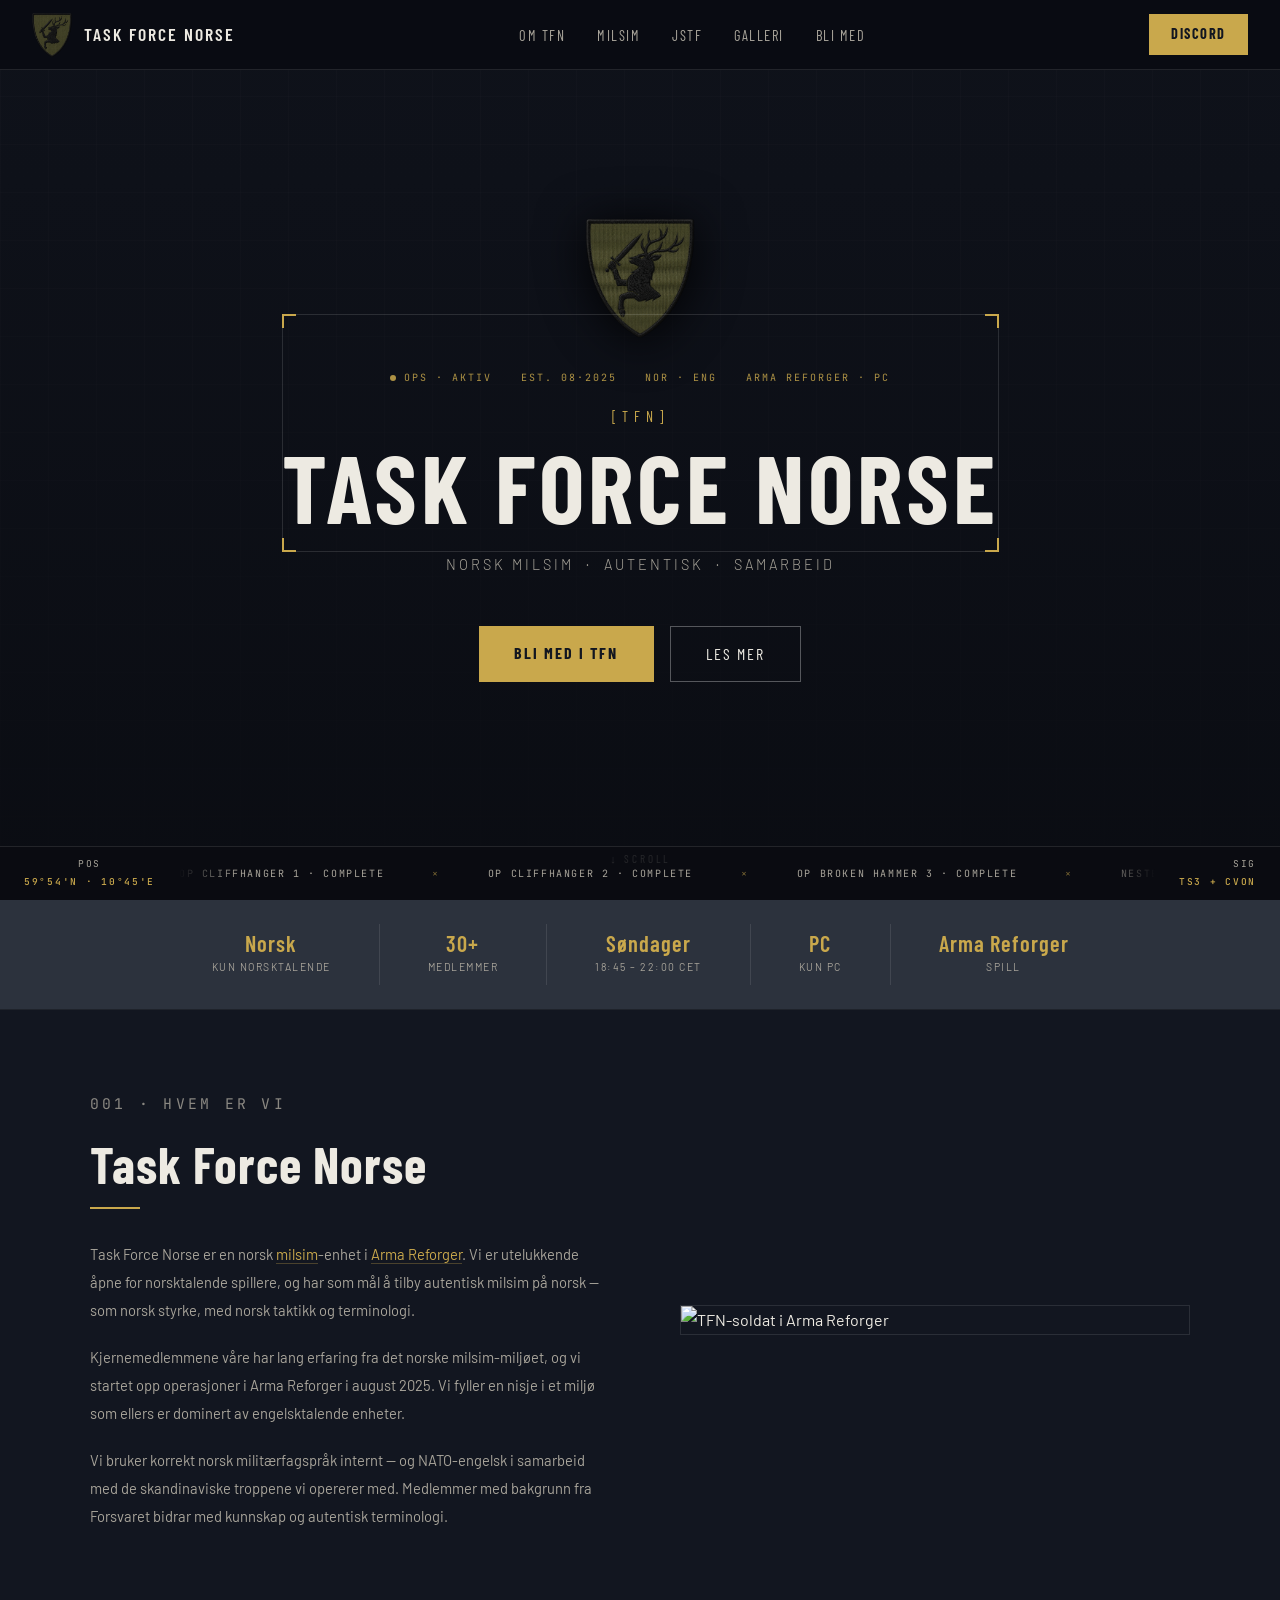
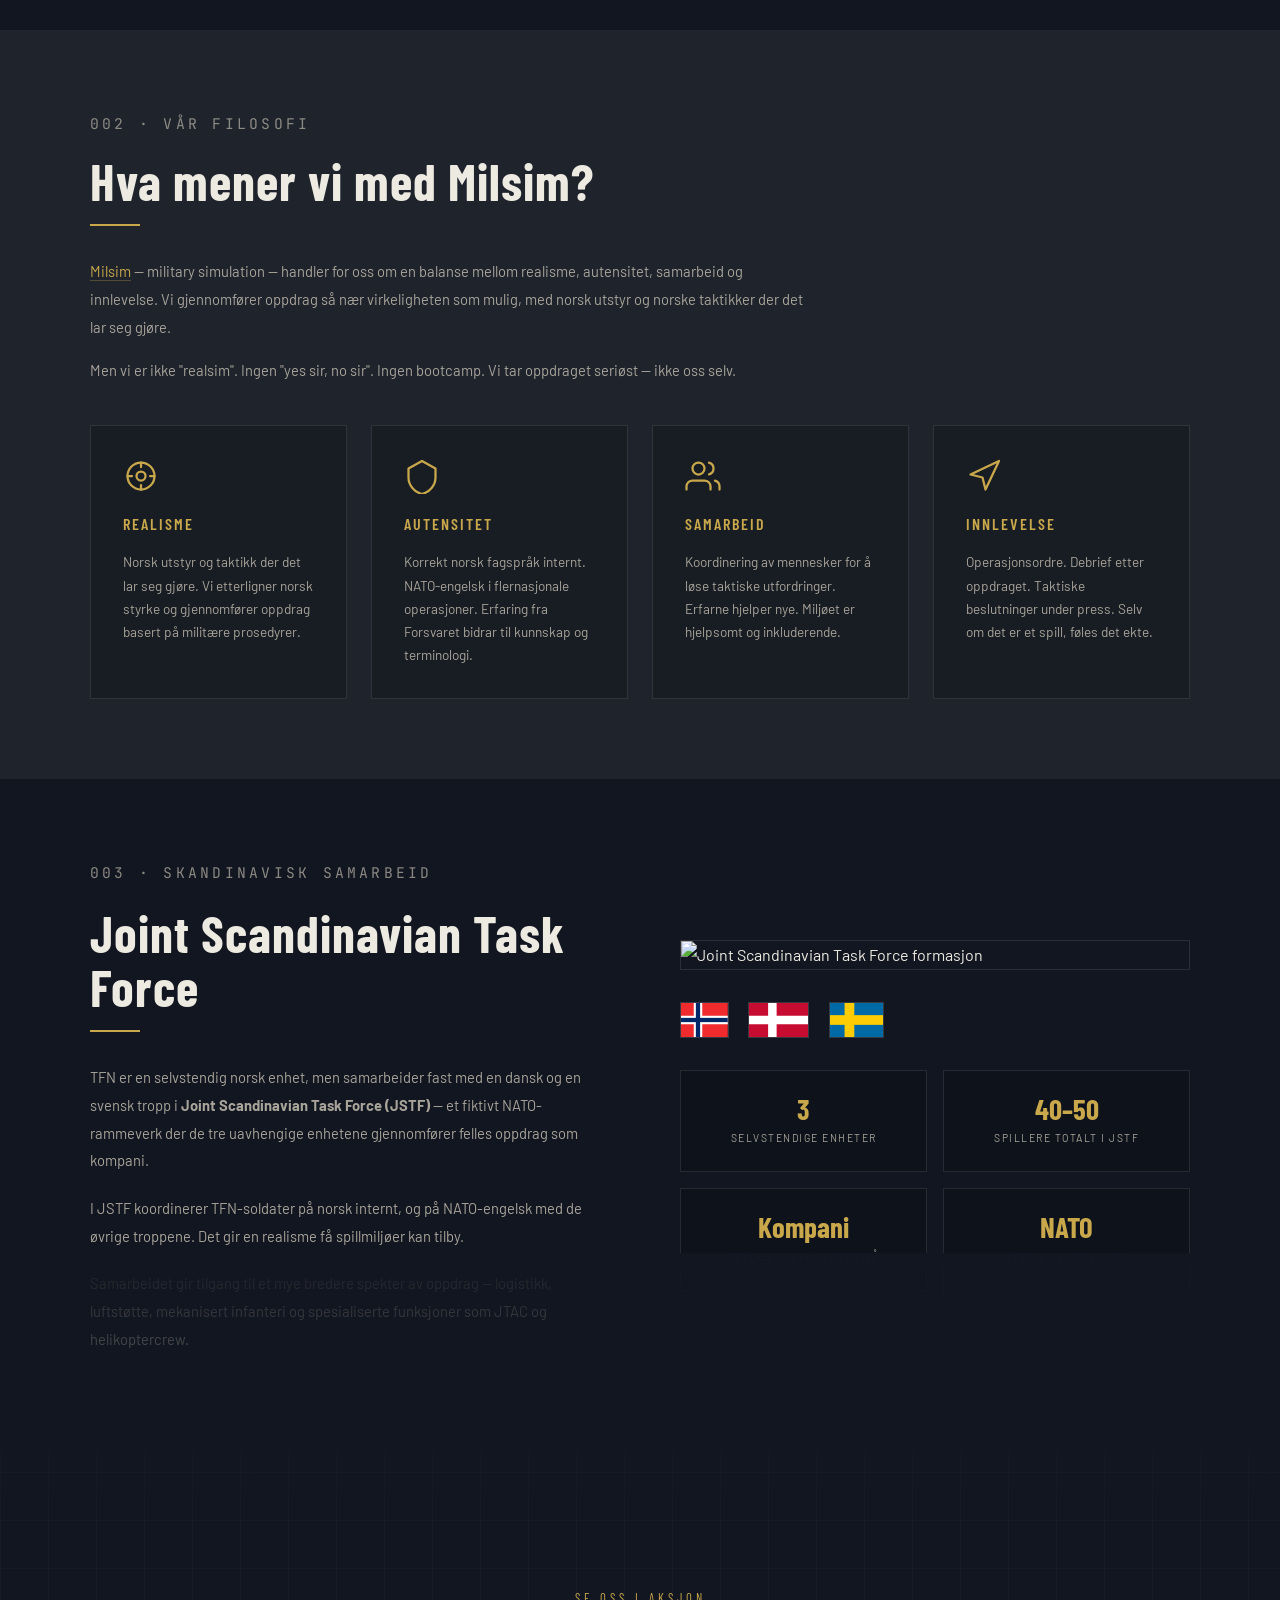
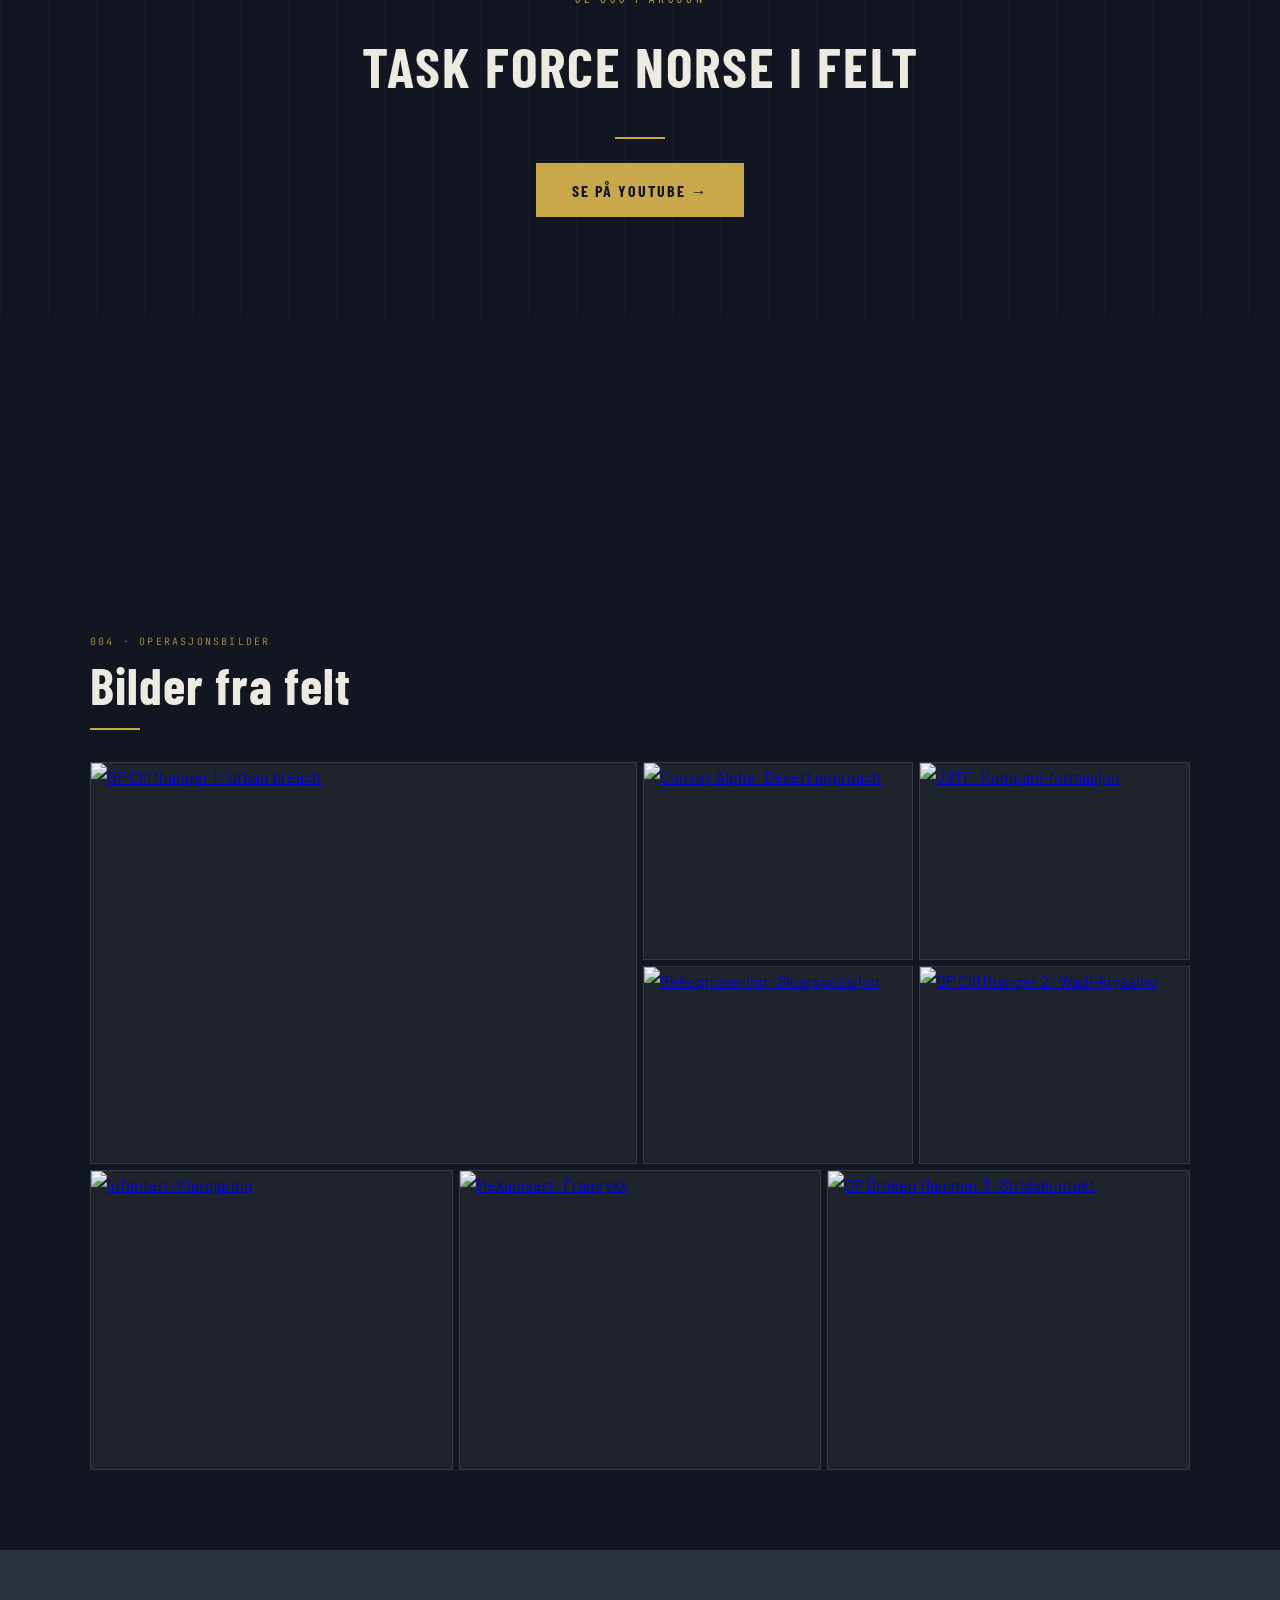
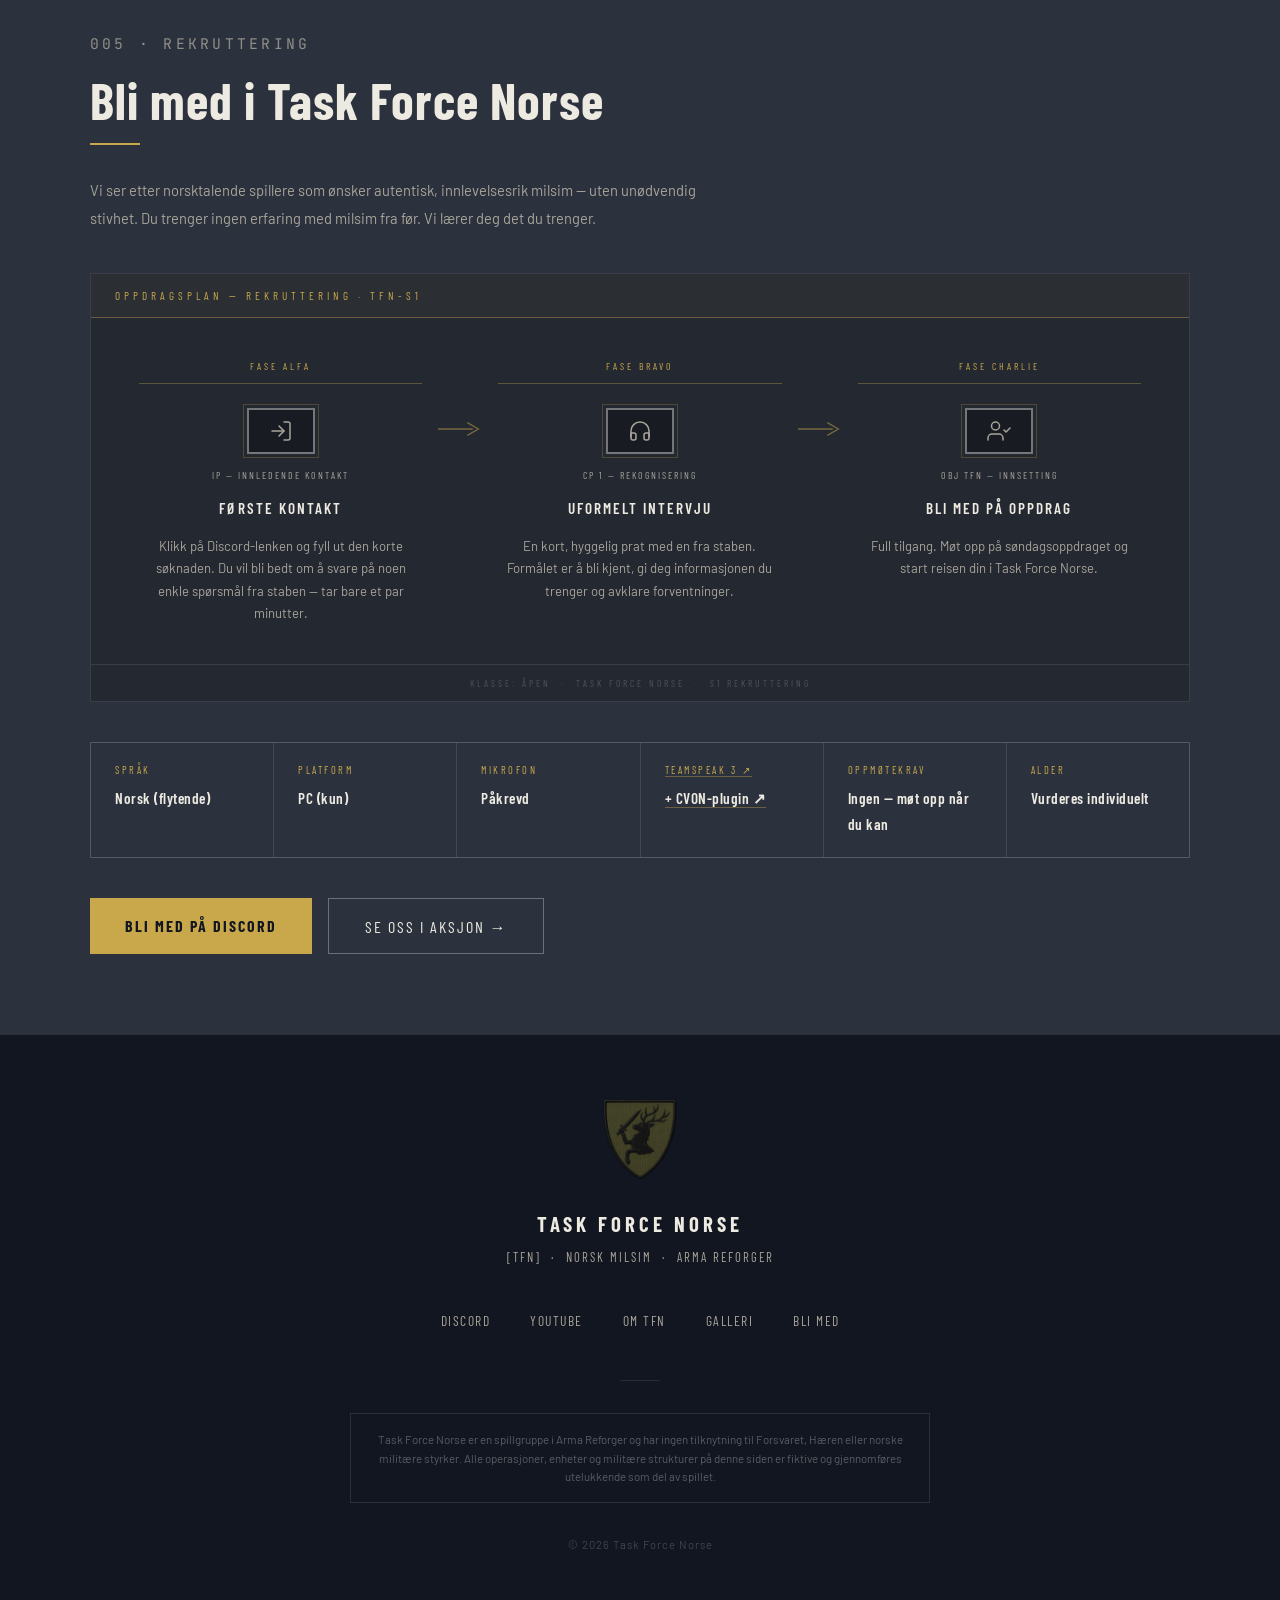
==== v4.html @ efd60bf5 "V4 design: hero-detaljer, galleri og Twitch-støtte - v4.html: ny side ved siden av original for samm" ====
<!DOCTYPE html>
<html lang="no">
<head>
  <meta charset="UTF-8">
  <meta name="viewport" content="width=device-width, initial-scale=1.0">
  <title>Task Force Norse | Norsk Milsim</title>
  <meta name="description" content="Task Force Norse — norsktalende milsim-enhet i Arma Reforger. Autentisk, samarbeid, innlevelse.">
  <link rel="preconnect" href="https://fonts.googleapis.com">
  <link rel="preconnect" href="https://fonts.gstatic.com" crossorigin>
  <link href="https://fonts.googleapis.com/css2?family=Barlow+Condensed:wght@400;600;700&family=Barlow:wght@300;400;500&family=JetBrains+Mono:wght@400;500&display=swap" rel="stylesheet">
  <link rel="stylesheet" href="css/style.css">
  <style>
    /* ── V4 HERO ADDITIONS ──────────────────────────────── */

    /* Grid-bakgrunn på hele siden */
    body {
      background-image:
        linear-gradient(rgba(255,255,255,0.025) 1px, transparent 1px),
        linear-gradient(90deg, rgba(255,255,255,0.025) 1px, transparent 1px);
      background-size: 48px 48px;
    }

    /* Hjørnemarkører */
    .hero-corners {
      position: absolute;
      inset: 96px 32px 130px;
      border: 1px solid rgba(255,255,255,0.12);
      pointer-events: none;
      z-index: 2;
    }
    .hero-corners::before, .hero-corners::after,
    .hero-corners > span::before, .hero-corners > span::after {
      content: '';
      position: absolute;
      width: 14px; height: 14px;
      border: 2px solid var(--gold);
    }
    .hero-corners::before  { top: -1px;    left: -1px;  border-right: none; border-bottom: none; }
    .hero-corners::after   { top: -1px;    right: -1px; border-left: none;  border-bottom: none; }
    .hero-corners > span::before { bottom: -1px; left: -1px;  border-right: none; border-top: none; }
    .hero-corners > span::after  { bottom: -1px; right: -1px; border-left: none;  border-top: none; }

    /* Meta-linje */
    .hero-meta {
      display: flex;
      gap: 1.8rem;
      justify-content: center;
      flex-wrap: wrap;
      font-family: 'JetBrains Mono', monospace;
      font-size: 10px;
      letter-spacing: 0.2em;
      text-transform: uppercase;
      color: var(--gold);
      margin-bottom: 1.2rem;
      opacity: 0.85;
    }
    .hero-meta span { display: flex; align-items: center; gap: 0.5rem; }
    .hero-dot {
      width: 6px; height: 6px;
      border-radius: 50%;
      background: var(--gold);
      animation: pulse 2s ease-in-out infinite;
    }
    @keyframes pulse {
      0%, 100% { opacity: 1; }
      50%       { opacity: 0.3; }
    }

    /* Ribbon med ticker */
    .hero-ribbon {
      position: absolute;
      bottom: 0; left: 0; right: 0;
      z-index: 3;
      background: rgba(10, 12, 18, 0.82);
      border-top: 1px solid rgba(255,255,255,0.1);
    }
    .hero-ribbon-inner {
      display: grid;
      grid-template-columns: auto 1fr auto;
      align-items: center;
      gap: 1.5rem;
      padding: 0.6rem 1.5rem;
      max-width: 1400px;
      margin: 0 auto;
    }
    .hero-ribbon .r-stat {
      font-family: 'JetBrains Mono', monospace;
      font-size: 9.5px;
      letter-spacing: 0.18em;
      text-transform: uppercase;
      white-space: nowrap;
      display: flex; flex-direction: column; gap: 2px;
    }
    .hero-ribbon .r-stat span { color: var(--text-muted); }
    .hero-ribbon .r-stat b    { color: var(--gold); font-weight: 500; }

    .ticker-window {
      overflow: hidden;
      mask-image: linear-gradient(90deg, transparent, #000 6%, #000 94%, transparent);
      -webkit-mask-image: linear-gradient(90deg, transparent, #000 6%, #000 94%, transparent);
    }
    .ticker {
      display: flex;
      gap: 3rem;
      white-space: nowrap;
      animation: ticker 40s linear infinite;
      font-family: 'JetBrains Mono', monospace;
      font-size: 10px;
      letter-spacing: 0.16em;
      text-transform: uppercase;
      color: var(--text-muted);
    }
    .ticker .t-sep { color: var(--gold); opacity: 0.6; }
    @keyframes ticker {
      from { transform: translateX(0); }
      to   { transform: translateX(-50%); }
    }

    /* Seksjonsetiketter (eyebrow) */
    .section-eyebrow {
      font-family: 'JetBrains Mono', monospace;
      font-size: 10px;
      letter-spacing: 0.22em;
      color: var(--gold);
      text-transform: uppercase;
      margin-bottom: 0.5rem;
      opacity: 0.8;
    }

    /* ── GALLERI ─────────────────────────────────────────── */
    #gallery { background: var(--olive-darker); padding: 5rem 2rem; }

    .gallery-grid {
      display: grid;
      grid-template-columns: repeat(12, 1fr);
      grid-auto-rows: 96px;
      gap: 6px;
      margin-top: 2rem;
    }
    .tile {
      position: relative;
      overflow: hidden;
      border: 1px solid var(--border);
      background: var(--olive-dark);
      display: block;
    }
    .tile img {
      width: 100%; height: 100%;
      object-fit: cover;
      display: block;
      transition: transform 0.5s ease, filter 0.3s;
      filter: saturate(0.85);
    }
    .tile:hover img { transform: scale(1.04); filter: saturate(1.1); }
    .tile-meta {
      position: absolute; left: 0; right: 0; bottom: 0;
      padding: 8px 10px;
      background: linear-gradient(to top, rgba(0,0,0,0.88), transparent);
      font-family: 'JetBrains Mono', monospace;
      font-size: 9.5px; letter-spacing: 0.15em;
      text-transform: uppercase; color: var(--text-muted);
      display: flex; justify-content: space-between;
      opacity: 0; transition: opacity 0.2s;
    }
    .tile:hover .tile-meta { opacity: 1; }
    /* Masonry-størrelser */
    .t-a { grid-column: span 6; grid-row: span 4; }
    .t-b { grid-column: span 3; grid-row: span 2; }
    .t-c { grid-column: span 3; grid-row: span 2; }
    .t-d { grid-column: span 3; grid-row: span 2; }
    .t-e { grid-column: span 3; grid-row: span 2; }
    .t-f { grid-column: span 4; grid-row: span 3; }
    .t-g { grid-column: span 4; grid-row: span 3; }
    .t-h { grid-column: span 4; grid-row: span 3; }

    @media (max-width: 900px) {
      .gallery-grid {
        grid-template-columns: repeat(6, 1fr);
        grid-auto-rows: 80px;
      }
      .t-a { grid-column: span 6; grid-row: span 3; }
      .t-b, .t-c, .t-d, .t-e { grid-column: span 3; grid-row: span 2; }
      .t-f, .t-g, .t-h { grid-column: span 3; grid-row: span 2; }
    }
    @media (max-width: 600px) {
      .gallery-grid { grid-template-columns: 1fr 1fr; grid-auto-rows: 120px; }
      .t-a { grid-column: span 2; grid-row: span 2; }
      .t-b, .t-c, .t-d, .t-e, .t-f, .t-g, .t-h { grid-column: span 1; grid-row: span 1; }
    }

    /* ── TWITCH ──────────────────────────────────────────── */
    #twitch-section {
      background: var(--olive-dark);
      padding: 3rem 2rem;
      border-top: 1px solid var(--border);
      border-bottom: 1px solid var(--border);
    }
    #twitch-section .section-inner { max-width: 1100px; margin: 0 auto; }
    .live-dot {
      display: inline-block;
      width: 7px; height: 7px;
      border-radius: 50%;
      background: #e03434;
      margin-right: 0.4rem;
      animation: pulse 1.4s ease-in-out infinite;
      vertical-align: middle;
    }
    #twitch-embed iframe { display: block; border: 1px solid var(--border); margin-top: 1.5rem; }
  </style>
</head>
<body>

  <!-- NAVIGASJON -->
  <nav>
    <a href="#hero" class="nav-logo">
      <img src="assets/logo-patch.png" alt="TFN emblem">
      <span class="nav-logo-text">Task Force Norse</span>
    </a>
    <ul class="nav-links">
      <li><a href="#om">Om TFN</a></li>
      <li><a href="#milsim">Milsim</a></li>
      <li><a href="#nordic">JSTF</a></li>
      <li><a href="#gallery">Galleri</a></li>
      <li><a href="#bli-med">Bli med</a></li>
    </ul>
    <a href="https://discord.gg/r8m6QrFmMj" target="_blank" rel="noopener" class="nav-cta">Discord</a>
  </nav>

  <!-- HERO -->
  <section id="hero">
    <div class="hero-content">
      <!-- Hjørnemarkører -->
      <div class="hero-corners"><span></span></div>

      <img src="assets/logo-patch.png" alt="Task Force Norse emblem" class="hero-logo">

      <!-- Meta-linje -->
      <div class="hero-meta">
        <span><span class="hero-dot"></span>OPS · AKTIV</span>
        <span>EST. 08·2025</span>
        <span>NOR · ENG</span>
        <span>ARMA REFORGER · PC</span>
      </div>

      <p class="hero-tag">[TFN]</p>
      <h1 class="hero-title">Task Force Norse</h1>
      <p class="hero-subtitle">Norsk milsim &nbsp;·&nbsp; Autentisk &nbsp;·&nbsp; Samarbeid</p>
      <div class="hero-buttons">
        <a href="#bli-med" class="btn-primary">Bli med i TFN</a>
        <a href="#om" class="btn-secondary">Les mer</a>
      </div>
    </div>

    <!-- Ticker-ribbon -->
    <div class="hero-ribbon">
      <div class="hero-ribbon-inner">
        <div class="r-stat">
          <span>POS</span>
          <b>59°54'N · 10°45'E</b>
        </div>
        <div class="ticker-window">
          <div class="ticker">
            <span>OP CLIFFHANGER 1 · COMPLETE</span><span class="t-sep">×</span>
            <span>OP CLIFFHANGER 2 · COMPLETE</span><span class="t-sep">×</span>
            <span>OP BROKEN HAMMER 3 · COMPLETE</span><span class="t-sep">×</span>
            <span>NESTE BRIEF · SØN 18:45 CET</span><span class="t-sep">×</span>
            <span>JSTF · KOMPANI-NIVÅ · ALLE TROPPER</span><span class="t-sep">×</span>
            <!-- Duplikat for sømløs loop -->
            <span>OP CLIFFHANGER 1 · COMPLETE</span><span class="t-sep">×</span>
            <span>OP CLIFFHANGER 2 · COMPLETE</span><span class="t-sep">×</span>
            <span>OP BROKEN HAMMER 3 · COMPLETE</span><span class="t-sep">×</span>
            <span>NESTE BRIEF · SØN 18:45 CET</span><span class="t-sep">×</span>
            <span>JSTF · KOMPANI-NIVÅ · ALLE TROPPER</span><span class="t-sep">×</span>
          </div>
        </div>
        <div class="r-stat" style="text-align:right">
          <span>SIG</span>
          <b>TS3 + CVON</b>
        </div>
      </div>
    </div>

    <div class="scroll-indicator">↓ Scroll</div>
  </section>

  <!-- STATS-BAR -->
  <div class="stats-bar">
    <div class="stat">
      <div class="stat-value">Norsk</div>
      <div class="stat-label">Kun norsktalende</div>
    </div>
    <div class="stat">
      <div class="stat-value">30+</div>
      <div class="stat-label">Medlemmer</div>
    </div>
    <div class="stat">
      <div class="stat-value">Søndager</div>
      <div class="stat-label">18:45 – 22:00 CET</div>
    </div>
    <div class="stat">
      <div class="stat-value">PC</div>
      <div class="stat-label">Kun PC</div>
    </div>
    <div class="stat">
      <div class="stat-value">Arma Reforger</div>
      <div class="stat-label">Spill</div>
    </div>
  </div>

  <!-- OM TFN -->
  <section id="om">
    <div class="section-inner">
      <div class="om-grid">
        <div class="om-text fade-in">
          <p class="section-eyebrow">001 · HVEM ER VI</p>
          <h2 class="section-title">Task Force Norse</h2>
          <div class="section-divider"></div>
          <p>Task Force Norse er en norsk <a href="https://en.wikipedia.org/wiki/Military_simulation_(gaming)" target="_blank" rel="noopener">milsim</a>-enhet i <a href="https://reforger.armaplatform.com/" target="_blank" rel="noopener">Arma Reforger</a>. Vi er utelukkende åpne for norsktalende spillere, og har som mål å tilby autentisk milsim på norsk — som norsk styrke, med norsk taktikk og terminologi.</p>
          <p>Kjernemedlemmene våre har lang erfaring fra det norske milsim-miljøet, og vi startet opp operasjoner i Arma Reforger i august 2025. Vi fyller en nisje i et miljø som ellers er dominert av engelsktalende enheter.</p>
          <p>Vi bruker korrekt norsk militærfagspråk internt — og NATO-engelsk i samarbeid med de skandinaviske troppene vi opererer med. Medlemmer med bakgrunn fra Forsvaret bidrar med kunnskap og autentisk terminologi.</p>
        </div>
        <div class="om-image fade-in">
          <img src="assets/img-patch-closeup.png" alt="TFN-soldat i Arma Reforger">
        </div>
      </div>
    </div>
  </section>

  <!-- MILSIM -->
  <section id="milsim">
    <div class="section-inner">
      <div class="milsim-intro fade-in">
        <p class="section-eyebrow">002 · VÅR FILOSOFI</p>
        <h2 class="section-title">Hva mener vi med Milsim?</h2>
        <div class="section-divider"></div>
        <p><a href="https://en.wikipedia.org/wiki/Military_simulation_(gaming)" target="_blank" rel="noopener">Milsim</a> — military simulation — handler for oss om en balanse mellom realisme, autensitet, samarbeid og innlevelse. Vi gjennomfører oppdrag så nær virkeligheten som mulig, med norsk utstyr og norske taktikker der det lar seg gjøre.</p>
        <p>Men vi er ikke "realsim". Ingen "yes sir, no sir". Ingen bootcamp. Vi tar oppdraget seriøst — ikke oss selv.</p>
      </div>
      <div class="pillars">

        <div class="pillar fade-in">
          <div class="pillar-icon">
            <svg xmlns="http://www.w3.org/2000/svg" viewBox="0 0 24 24" fill="none" stroke="currentColor" stroke-width="1.5" stroke-linecap="round" stroke-linejoin="round">
              <circle cx="12" cy="12" r="9"/><circle cx="12" cy="12" r="3"/>
              <line x1="12" y1="3" x2="12" y2="6"/><line x1="12" y1="18" x2="12" y2="21"/>
              <line x1="3" y1="12" x2="6" y2="12"/><line x1="18" y1="12" x2="21" y2="12"/>
            </svg>
          </div>
          <div class="pillar-title">Realisme</div>
          <p class="pillar-text">Norsk utstyr og taktikk der det lar seg gjøre. Vi etterligner norsk styrke og gjennomfører oppdrag basert på militære prosedyrer.</p>
        </div>

        <div class="pillar fade-in">
          <div class="pillar-icon">
            <svg xmlns="http://www.w3.org/2000/svg" viewBox="0 0 24 24" fill="none" stroke="currentColor" stroke-width="1.5" stroke-linecap="round" stroke-linejoin="round">
              <path d="M12 2L3 7v6c0 5.25 3.9 9.74 9 11 5.1-1.26 9-5.75 9-11V7L12 2z"/>
            </svg>
          </div>
          <div class="pillar-title">Autensitet</div>
          <p class="pillar-text">Korrekt norsk fagspråk internt. NATO-engelsk i flernasjonale operasjoner. Erfaring fra Forsvaret bidrar til kunnskap og terminologi.</p>
        </div>

        <div class="pillar fade-in">
          <div class="pillar-icon">
            <svg xmlns="http://www.w3.org/2000/svg" viewBox="0 0 24 24" fill="none" stroke="currentColor" stroke-width="1.5" stroke-linecap="round" stroke-linejoin="round">
              <path d="M17 21v-2a4 4 0 0 0-4-4H5a4 4 0 0 0-4 4v2"/>
              <circle cx="9" cy="7" r="4"/>
              <path d="M23 21v-2a4 4 0 0 0-3-3.87"/>
              <path d="M16 3.13a4 4 0 0 1 0 7.75"/>
            </svg>
          </div>
          <div class="pillar-title">Samarbeid</div>
          <p class="pillar-text">Koordinering av mennesker for å løse taktiske utfordringer. Erfarne hjelper nye. Miljøet er hjelpsomt og inkluderende.</p>
        </div>

        <div class="pillar fade-in">
          <div class="pillar-icon">
            <svg xmlns="http://www.w3.org/2000/svg" viewBox="0 0 24 24" fill="none" stroke="currentColor" stroke-width="1.5" stroke-linecap="round" stroke-linejoin="round">
              <polygon points="3 11 22 2 13 21 11 13 3 11"/>
            </svg>
          </div>
          <div class="pillar-title">Innlevelse</div>
          <p class="pillar-text">Operasjonsordre. Debrief etter oppdraget. Taktiske beslutninger under press. Selv om det er et spill, føles det ekte.</p>
        </div>

      </div>
    </div>
  </section>

  <!-- NORDIC JOINT OPS -->
  <section id="nordic">
    <div class="section-inner">
      <div class="nordic-grid">
        <div class="nordic-text fade-in">
          <p class="section-eyebrow">003 · SKANDINAVISK SAMARBEID</p>
          <h2 class="section-title">Joint Scandinavian Task Force</h2>
          <div class="section-divider"></div>
          <p>TFN er en selvstendig norsk enhet, men samarbeider fast med en dansk og en svensk tropp i <strong>Joint Scandinavian Task Force (JSTF)</strong> — et fiktivt NATO-rammeverk der de tre uavhengige enhetene gjennomfører felles oppdrag som kompani.</p>
          <p>I JSTF koordinerer TFN-soldater på norsk internt, og på NATO-engelsk med de øvrige troppene. Det gir en realisme få spillmiljøer kan tilby.</p>
          <p>Samarbeidet gir tilgang til et mye bredere spekter av oppdrag — logistikk, luftstøtte, mekanisert infanteri og spesialiserte funksjoner som JTAC og helikoptercrew.</p>
        </div>
        <div class="fade-in nordic-right">
          <img src="assets/img-joint-ops.png" alt="Joint Scandinavian Task Force formasjon" style="width:100%; border:1px solid var(--border); margin-bottom:2rem; display:block;">
          <div class="nordic-flags">
            <svg viewBox="0 0 22 16" xmlns="http://www.w3.org/2000/svg" title="Norge">
              <rect width="22" height="16" fill="#EF2B2D"/>
              <rect x="6" width="4" height="16" fill="#FFF"/>
              <rect y="6" width="22" height="4" fill="#FFF"/>
              <rect x="7" width="2" height="16" fill="#002868"/>
              <rect y="7" width="22" height="2" fill="#002868"/>
            </svg>
            <svg viewBox="0 0 28 16" xmlns="http://www.w3.org/2000/svg" title="Danmark">
              <rect width="28" height="16" fill="#C60C30"/>
              <rect x="9" width="4" height="16" fill="#FFF"/>
              <rect y="6" width="28" height="4" fill="#FFF"/>
            </svg>
            <svg viewBox="0 0 22 14" xmlns="http://www.w3.org/2000/svg" title="Sverige">
              <rect width="22" height="14" fill="#006AA7"/>
              <rect x="6" width="4" height="14" fill="#FECC02"/>
              <rect y="5" width="22" height="4" fill="#FECC02"/>
            </svg>
          </div>
          <div class="nordic-stats">
            <div class="nordic-stat">
              <div class="nordic-stat-value">3</div>
              <div class="nordic-stat-label">Selvstendige enheter</div>
            </div>
            <div class="nordic-stat">
              <div class="nordic-stat-value">40–50</div>
              <div class="nordic-stat-label">Spillere totalt i JSTF</div>
            </div>
            <div class="nordic-stat">
              <div class="nordic-stat-value">Kompani</div>
              <div class="nordic-stat-label">Felles operasjonsnivå</div>
            </div>
            <div class="nordic-stat">
              <div class="nordic-stat-value">NATO</div>
              <div class="nordic-stat-label">Fiktivt rammeverk</div>
            </div>
          </div>
        </div>
      </div>
    </div>
  </section>

  <!-- VIDEO-BAKGRUNN -->
  <div id="video-bg">
    <video autoplay muted loop playsinline>
      <source src="assets/heli-bg-1-web.mp4" type="video/mp4">
      <source src="assets/heli-bg-2-web.mp4" type="video/mp4">
    </video>
    <div class="video-content">
      <p class="section-tag">Se oss i aksjon</p>
      <h2 class="video-heading">Task Force Norse i felt</h2>
      <div class="section-divider" style="margin: 1.5rem auto;"></div>
      <a href="https://www.youtube.com/@TaskForceNorse" target="_blank" rel="noopener" class="btn-primary">Se på YouTube →</a>
    </div>
  </div>

  <!-- TWITCH (skjult når TWITCH_CHANNEL = null) -->
  <div id="twitch-section" style="display:none">
    <div class="section-inner">
      <p class="section-eyebrow"><span class="live-dot"></span>LIVE NÅ</p>
      <div id="twitch-embed"></div>
    </div>
  </div>

  <!-- GALLERI -->
  <section id="gallery">
    <div class="section-inner">
      <div class="fade-in">
        <p class="section-eyebrow">004 · OPERASJONSBILDER</p>
        <h2 class="section-title">Bilder fra felt</h2>
        <div class="section-divider"></div>
      </div>
      <div class="gallery-grid fade-in" id="galleryGrid"></div>
    </div>
  </section>

  <!-- BLI MED -->
  <section id="bli-med">
    <div class="section-inner">
      <div class="join-intro fade-in">
        <p class="section-eyebrow">005 · REKRUTTERING</p>
        <h2 class="section-title">Bli med i Task Force Norse</h2>
        <div class="section-divider"></div>
        <p>Vi ser etter norsktalende spillere som ønsker autentisk, innlevelsesrik milsim — uten unødvendig stivhet. Du trenger ingen erfaring med milsim fra før. Vi lærer deg det du trenger.</p>
      </div>

      <div class="oporder-box fade-in">
        <div class="oporder-header">OPPDRAGSPLAN — REKRUTTERING · TFN-S1</div>
        <div class="join-phases">

          <div class="phase">
            <div class="phase-label">FASE ALFA</div>
            <div class="tac-frame">
              <svg xmlns="http://www.w3.org/2000/svg" viewBox="0 0 24 24" fill="none" stroke="currentColor" stroke-width="1.5" stroke-linecap="round" stroke-linejoin="round">
                <path d="M15 3h4a2 2 0 0 1 2 2v14a2 2 0 0 1-2 2h-4"/>
                <polyline points="10 17 15 12 10 7"/>
                <line x1="15" y1="12" x2="3" y2="12"/>
              </svg>
            </div>
            <div class="phase-point">IP — Innledende kontakt</div>
            <div class="phase-name">Første kontakt</div>
            <p class="phase-text">Klikk på Discord-lenken og fyll ut den korte søknaden. Du vil bli bedt om å svare på noen enkle spørsmål fra staben — tar bare et par minutter.</p>
          </div>

          <div class="advance-arrow">
            <svg viewBox="0 0 48 20" fill="none" xmlns="http://www.w3.org/2000/svg">
              <line x1="0" y1="10" x2="38" y2="10" stroke="currentColor" stroke-width="1.5"/>
              <polyline points="32,3 44,10 32,17" stroke="currentColor" stroke-width="1.5" stroke-linejoin="miter"/>
            </svg>
          </div>

          <div class="phase">
            <div class="phase-label">FASE BRAVO</div>
            <div class="tac-frame">
              <svg xmlns="http://www.w3.org/2000/svg" viewBox="0 0 24 24" fill="none" stroke="currentColor" stroke-width="1.5" stroke-linecap="round" stroke-linejoin="round">
                <path d="M3 18v-6a9 9 0 0 1 18 0v6"/>
                <path d="M21 19a2 2 0 0 1-2 2h-1a2 2 0 0 1-2-2v-3a2 2 0 0 1 2-2h3zM3 19a2 2 0 0 0 2 2h1a2 2 0 0 0 2-2v-3a2 2 0 0 0-2-2H3z"/>
              </svg>
            </div>
            <div class="phase-point">CP 1 — Rekognisering</div>
            <div class="phase-name">Uformelt intervju</div>
            <p class="phase-text">En kort, hyggelig prat med en fra staben. Formålet er å bli kjent, gi deg informasjonen du trenger og avklare forventninger.</p>
          </div>

          <div class="advance-arrow">
            <svg viewBox="0 0 48 20" fill="none" xmlns="http://www.w3.org/2000/svg">
              <line x1="0" y1="10" x2="38" y2="10" stroke="currentColor" stroke-width="1.5"/>
              <polyline points="32,3 44,10 32,17" stroke="currentColor" stroke-width="1.5" stroke-linejoin="miter"/>
            </svg>
          </div>

          <div class="phase">
            <div class="phase-label">FASE CHARLIE</div>
            <div class="tac-frame">
              <svg xmlns="http://www.w3.org/2000/svg" viewBox="0 0 24 24" fill="none" stroke="currentColor" stroke-width="1.5" stroke-linecap="round" stroke-linejoin="round">
                <path d="M16 21v-2a4 4 0 0 0-4-4H5a4 4 0 0 0-4 4v2"/>
                <circle cx="8.5" cy="7" r="4"/>
                <polyline points="17 11 19 13 23 9"/>
              </svg>
            </div>
            <div class="phase-point">OBJ TFN — Innsetting</div>
            <div class="phase-name">Bli med på oppdrag</div>
            <p class="phase-text">Full tilgang. Møt opp på søndagsoppdraget og start reisen din i Task Force Norse.</p>
          </div>

        </div>
        <div class="oporder-footer">KLASSE: ÅPEN &nbsp;·&nbsp; TASK FORCE NORSE &nbsp;·&nbsp; S1 REKRUTTERING</div>
      </div>

      <div class="requirements fade-in">
        <div class="req">
          <div class="req-label">Språk</div>
          <div class="req-value">Norsk (flytende)</div>
        </div>
        <div class="req">
          <div class="req-label">Platform</div>
          <div class="req-value">PC (kun)</div>
        </div>
        <div class="req">
          <div class="req-label">Mikrofon</div>
          <div class="req-value">Påkrevd</div>
        </div>
        <div class="req">
          <div class="req-label"><a href="https://www.teamspeak3.com/teamspeak-download.php" target="_blank" rel="noopener" class="req-link">Teamspeak 3 ↗</a></div>
          <div class="req-value"><a href="https://github.com/CoalitionArma/Coalition-VON" target="_blank" rel="noopener" class="req-link">+ CVON-plugin ↗</a></div>
        </div>
        <div class="req">
          <div class="req-label">Oppmøtekrav</div>
          <div class="req-value">Ingen — møt opp når du kan</div>
        </div>
        <div class="req">
          <div class="req-label">Alder</div>
          <div class="req-value">Vurderes individuelt</div>
        </div>
      </div>

      <div class="join-cta fade-in">
        <a href="https://discord.gg/r8m6QrFmMj" target="_blank" rel="noopener" class="btn-primary">Bli med på Discord</a>
        <a href="https://www.youtube.com/@TaskForceNorse" target="_blank" rel="noopener" class="btn-secondary">Se oss i aksjon →</a>
      </div>
    </div>
  </section>

  <!-- FOOTER -->
  <footer>
    <div class="footer-logo">
      <img src="assets/logo-patch.png" alt="Task Force Norse emblem">
    </div>
    <div class="footer-name">Task Force Norse</div>
    <div class="footer-sub">[TFN] &nbsp;·&nbsp; Norsk Milsim &nbsp;·&nbsp; Arma Reforger</div>
    <div class="footer-links">
      <a href="https://discord.gg/r8m6QrFmMj" target="_blank" rel="noopener">Discord</a>
      <a href="https://www.youtube.com/@TaskForceNorse" target="_blank" rel="noopener">YouTube</a>
      <a href="#om">Om TFN</a>
      <a href="#gallery">Galleri</a>
      <a href="#bli-med">Bli med</a>
    </div>
    <div class="footer-divider"></div>
    <div class="footer-legal">
      Task Force Norse er en spillgruppe i Arma Reforger og har ingen tilknytning til Forsvaret, Hæren eller norske militære styrker. Alle operasjoner, enheter og militære strukturer på denne siden er fiktive og gjennomføres utelukkende som del av spillet.
    </div>
    <div class="footer-copy">© 2026 Task Force Norse</div>
  </footer>

  <script>
    // ── KONFIG ───────────────────────────────────────────────
    // Sett kanalnavnet for å aktivere Twitch-embed. null = skjult.
    const TWITCH_CHANNEL = null;

    // ── TWITCH ───────────────────────────────────────────────
    if (TWITCH_CHANNEL) {
      document.getElementById('twitch-section').style.display = 'block';
      document.getElementById('twitch-embed').innerHTML = `
        <iframe
          src="https://player.twitch.tv/?channel=${TWITCH_CHANNEL}&parent=norskmilsim.no"
          width="100%" height="500"
          frameborder="0" allowfullscreen>
        </iframe>`;
    }

    // ── GALLERI ──────────────────────────────────────────────
    const SIZE_CLASSES = ['t-a','t-b','t-c','t-d','t-e','t-f','t-g','t-h'];

    async function loadGallery() {
      try {
        const res = await fetch('assets/gallery/manifest.json');
        const images = await res.json();
        const grid = document.getElementById('galleryGrid');
        images.slice(0, 8).forEach((img, i) => {
          const tile = document.createElement('a');
          tile.className = `tile ${SIZE_CLASSES[i]}`;
          tile.href = `assets/gallery/${img.file}`;
          tile.target = '_blank';
          tile.rel = 'noopener';
          tile.innerHTML = `
            <img src="assets/gallery/${img.file}" alt="${img.label}" loading="lazy">
            <div class="tile-meta">
              <span>${img.label}</span>
              <span>${img.date}</span>
            </div>`;
          grid.appendChild(tile);
        });
      } catch (e) {
        console.warn('Galleri kunne ikke lastes:', e);
      }
    }
    loadGallery();

    // ── SCROLL-ANIMASJONER (fra original) ────────────────────
    window.addEventListener('scroll', () => {
      const indicator = document.querySelector('.scroll-indicator');
      if (indicator) indicator.style.opacity = window.scrollY > 80 ? '0' : '1';
    });

    const observer = new IntersectionObserver((entries) => {
      entries.forEach(entry => {
        if (entry.isIntersecting) entry.target.classList.add('visible');
      });
    }, { threshold: 0.12 });

    document.querySelectorAll('.fade-in').forEach(el => observer.observe(el));

    const sections = document.querySelectorAll('section[id]');
    const navLinks = document.querySelectorAll('.nav-links a');

    window.addEventListener('scroll', () => {
      let current = '';
      sections.forEach(section => {
        if (window.scrollY >= section.offsetTop - 120) current = section.id;
      });
      navLinks.forEach(link => {
        link.classList.toggle('active', link.getAttribute('href') === `#${current}`);
      });
    });
  </script>
</body>
</html>
---- css/style.css ----
*, *::before, *::after { box-sizing: border-box; margin: 0; padding: 0; }

:root {
  /* AKTIV TEMA: Taktisk Kull (charcoal/stål) */
  --olive: #2c323d;
  --olive-dark: #1e232c;
  --olive-darker: #121620;
  --gold: #c9a84c;
  --text: #edeae2;
  --text-muted: #a8a49a;
  --border: rgba(255,255,255,0.1);
}
/* TEMA-BYTTE — erstatt de tre over med ett av disse:
   Olive Khaki (original):  #525034 / #3a3825 / #1e1d14
   Nordic Skog:             #253d20 / #192c15 / #0d1a0b
   Mørk Rav:                #4a3620 / #352510 / #1a120a  */

html { scroll-behavior: smooth; }

body {
  font-family: 'Barlow', sans-serif;
  background: var(--olive-darker);
  color: var(--text);
  line-height: 1.7;
}

/* NAV */
nav {
  position: fixed; top: 0; left: 0; right: 0; z-index: 100;
  background: rgba(10, 12, 18, 0.96);
  backdrop-filter: blur(8px);
  border-bottom: 1px solid var(--border);
  padding: 0 2rem;
  display: flex; align-items: center; justify-content: space-between;
  height: 70px;
}

.nav-logo { display: flex; align-items: center; gap: 12px; text-decoration: none; }
.nav-logo img { height: 44px; width: auto; }
.nav-logo-text { font-family: 'Barlow Condensed', sans-serif; font-size: 1.1rem; letter-spacing: 2px; color: var(--text); text-transform: uppercase; font-weight: 600; }

.nav-links { display: flex; gap: 2rem; list-style: none; }
.nav-links a { color: var(--text-muted); text-decoration: none; font-family: 'Barlow Condensed', sans-serif; font-size: 0.9rem; letter-spacing: 1.5px; text-transform: uppercase; transition: color 0.2s; font-weight: 400; }
.nav-links a:hover, .nav-links a.active { color: var(--gold); }

.nav-cta { background: var(--gold); color: var(--olive-darker); padding: 0.5rem 1.4rem; font-family: 'Barlow Condensed', sans-serif; font-size: 0.9rem; letter-spacing: 1.5px; text-transform: uppercase; text-decoration: none; font-weight: 700; transition: opacity 0.2s; }
.nav-cta:hover { opacity: 0.85; }

/* HERO */
#hero {
  height: 100vh;
  background: url('../assets/hero-convoy.png') center/cover no-repeat;
  background-attachment: fixed;
  position: relative;
  display: flex; align-items: center; justify-content: center;
  text-align: center;
}

#hero::before {
  content: '';
  position: absolute; inset: 0;
  background: linear-gradient(to bottom,
    rgba(10,12,18,0.4) 0%,
    rgba(10,12,18,0.65) 50%,
    rgba(10,12,18,0.97) 100%);
}

.hero-content { position: relative; z-index: 1; max-width: 800px; padding: 0 2rem; }

.hero-logo { width: 110px; height: auto; margin-bottom: 1.5rem; filter: drop-shadow(0 4px 24px rgba(0,0,0,0.9)); }

.hero-tag { font-family: 'Barlow Condensed', sans-serif; font-size: 0.9rem; letter-spacing: 6px; color: var(--gold); text-transform: uppercase; margin-bottom: 0.5rem; font-weight: 400; }

.hero-title { font-family: 'Barlow Condensed', sans-serif; font-size: clamp(3rem, 8vw, 6rem); font-weight: 700; letter-spacing: 4px; line-height: 1; color: var(--text); text-transform: uppercase; margin-bottom: 1.2rem; }

.hero-subtitle { font-family: 'Barlow', sans-serif; font-size: 0.9rem; color: var(--text-muted); letter-spacing: 3px; margin-bottom: 3rem; font-weight: 300; text-transform: uppercase; }

.hero-buttons { display: flex; gap: 1rem; justify-content: center; flex-wrap: wrap; }

.btn-primary { background: var(--gold); color: var(--olive-darker); padding: 0.85rem 2.2rem; font-family: 'Barlow Condensed', sans-serif; letter-spacing: 2px; text-transform: uppercase; text-decoration: none; font-size: 1rem; font-weight: 700; transition: opacity 0.2s; display: inline-block; }
.btn-primary:hover { opacity: 0.85; }

.btn-secondary { border: 1px solid rgba(255,255,255,0.3); color: var(--text); padding: 0.85rem 2.2rem; font-family: 'Barlow Condensed', sans-serif; letter-spacing: 2px; text-transform: uppercase; text-decoration: none; font-size: 1rem; transition: border-color 0.2s, color 0.2s; display: inline-block; }
.btn-secondary:hover { border-color: var(--gold); color: var(--gold); }

.scroll-indicator { position: absolute; bottom: 2rem; left: 50%; transform: translateX(-50%); animation: bounce 2s infinite; color: var(--text-muted); letter-spacing: 3px; font-family: 'Barlow Condensed', sans-serif; font-size: 0.7rem; text-transform: uppercase; transition: opacity 0.3s; }
@keyframes bounce { 0%, 100% { transform: translateX(-50%) translateY(0); } 50% { transform: translateX(-50%) translateY(6px); } }

/* STATS BAR */
.stats-bar {
  background: var(--olive);
  border-bottom: 1px solid rgba(0,0,0,0.3);
  padding: 1.5rem 2rem;
  display: flex; justify-content: center; flex-wrap: wrap; gap: 0;
}

.stat { text-align: center; padding: 0.5rem 3rem; border-right: 1px solid var(--border); }
.stat:last-child { border-right: none; }
.stat-value { font-family: 'Barlow Condensed', sans-serif; font-size: 1.4rem; color: var(--gold); letter-spacing: 1px; line-height: 1; font-weight: 600; }
.stat-label { font-size: 0.65rem; letter-spacing: 1.5px; text-transform: uppercase; color: var(--text-muted); margin-top: 0.3rem; }

/* SECTIONS */
section { padding: 5rem 2rem; }
.section-inner { max-width: 1100px; margin: 0 auto; }

.section-tag { font-family: 'Barlow Condensed', sans-serif; font-size: 0.8rem; letter-spacing: 4px; text-transform: uppercase; color: var(--gold); margin-bottom: 0.5rem; font-weight: 400; }
.section-title { font-family: 'Barlow Condensed', sans-serif; font-size: clamp(2rem, 4vw, 3.2rem); font-weight: 700; color: var(--text); margin-bottom: 1rem; line-height: 1.05; letter-spacing: 1px; }
.section-divider { width: 50px; height: 2px; background: var(--gold); margin-bottom: 2rem; }

/* OM TFN */
#om { background: var(--olive-darker); }

.om-grid { display: grid; grid-template-columns: 1fr 1fr; gap: 5rem; align-items: center; }
.om-text p { color: var(--text-muted); margin-bottom: 1.2rem; font-size: 0.92rem; line-height: 1.9; }
.om-text a { color: var(--gold); text-decoration: none; border-bottom: 1px solid rgba(201,168,76,0.3); transition: border-color 0.2s; }
.om-text a:hover { border-color: var(--gold); }
.om-image img { width: 100%; border: 1px solid var(--border); display: block; }

/* MILSIM */
#milsim { background: var(--olive-dark); }

.milsim-intro { max-width: 720px; margin-bottom: 0; }
.milsim-intro p { color: var(--text-muted); font-size: 0.92rem; margin-bottom: 1rem; line-height: 1.9; }
.milsim-intro a { color: var(--gold); text-decoration: none; border-bottom: 1px solid rgba(201,168,76,0.3); transition: border-color 0.2s; }
.milsim-intro a:hover { border-color: var(--gold); }

.pillars { display: grid; grid-template-columns: repeat(auto-fit, minmax(230px, 1fr)); gap: 1.5rem; margin-top: 2.5rem; }
.pillar { border: 1px solid var(--border); padding: 2rem; background: rgba(0,0,0,0.2); transition: border-color 0.2s; }
.pillar:hover { border-color: var(--gold); }
.pillar-icon { width: 36px; height: 36px; margin-bottom: 1rem; color: var(--gold); }
.pillar-icon svg { width: 100%; height: 100%; }
.pillar-title { font-family: 'Barlow Condensed', sans-serif; font-size: 1rem; letter-spacing: 2px; text-transform: uppercase; color: var(--gold); margin-bottom: 0.8rem; font-weight: 600; }
.pillar-text { font-size: 0.85rem; color: var(--text-muted); line-height: 1.7; }

/* JSTF / NORDIC */
#nordic { background: var(--olive-darker); position: relative; z-index: 1; }

.nordic-grid { display: grid; grid-template-columns: 1fr 1fr; gap: 5rem; align-items: center; }
.nordic-text p { color: var(--text-muted); margin-bottom: 1.2rem; font-size: 0.92rem; line-height: 1.9; }

.nordic-flags { display: flex; gap: 1.2rem; margin-bottom: 2rem; align-items: center; }
.nordic-flags svg { height: 36px; width: auto; border: 1px solid rgba(255,255,255,0.15); }

.nordic-stats { display: grid; grid-template-columns: 1fr 1fr; gap: 1rem; }
.nordic-stat { border: 1px solid var(--border); padding: 1.5rem; text-align: center; background: rgba(0,0,0,0.2); }
.nordic-stat-value { font-family: 'Barlow Condensed', sans-serif; font-size: 1.8rem; color: var(--gold); line-height: 1; font-weight: 700; }
.nordic-stat-label { font-size: 0.65rem; letter-spacing: 1.5px; text-transform: uppercase; color: var(--text-muted); margin-top: 0.4rem; }

/* BLI MED */
#bli-med { background: var(--olive); }

.join-intro { max-width: 650px; margin-bottom: 1rem; }
.join-intro p { color: var(--text-muted); margin-bottom: 1rem; font-size: 0.92rem; line-height: 1.9; }

/* OPPDRAGSPLAN — prosess-design */
.oporder-box { border: 1px solid var(--border); background: rgba(0,0,0,0.2); margin: 2.5rem 0; }

.oporder-header { border-bottom: 1px solid rgba(201,168,76,0.4); padding: 0.75rem 1.5rem; font-family: 'Barlow Condensed', sans-serif; font-size: 0.7rem; letter-spacing: 4px; text-transform: uppercase; color: var(--gold); background: rgba(201,168,76,0.05); }

.join-phases { display: grid; grid-template-columns: 1fr auto 1fr auto 1fr; align-items: start; padding: 2.5rem 2rem; }

.phase { text-align: center; padding: 0 1rem; }

.phase-label { font-family: 'Barlow Condensed', sans-serif; font-size: 0.62rem; letter-spacing: 3px; text-transform: uppercase; color: var(--gold); border-bottom: 1px solid rgba(201,168,76,0.35); padding-bottom: 0.5rem; margin-bottom: 1.5rem; }

.tac-frame { width: 68px; height: 46px; border: 2px solid rgba(255,255,255,0.4); outline: 1px solid rgba(201,168,76,0.25); outline-offset: 3px; display: flex; align-items: center; justify-content: center; margin: 0 auto 0.8rem; background: rgba(0,0,0,0.3); }
.tac-frame svg { width: 24px; height: 24px; color: var(--text-muted); }

.phase-point { font-family: 'Barlow Condensed', sans-serif; font-size: 0.62rem; letter-spacing: 2px; color: var(--text-muted); text-transform: uppercase; margin-bottom: 0.8rem; }

.phase-name { font-family: 'Barlow Condensed', sans-serif; font-size: 0.95rem; letter-spacing: 2px; text-transform: uppercase; color: var(--text); margin-bottom: 0.8rem; font-weight: 600; }

.phase-text { font-size: 0.82rem; color: var(--text-muted); line-height: 1.7; }

.advance-arrow { display: flex; align-items: flex-start; padding-top: 3.8rem; color: var(--gold); opacity: 0.5; }
.advance-arrow svg { width: 44px; height: 20px; }

.oporder-footer { border-top: 1px solid var(--border); padding: 0.6rem 1.5rem; font-family: 'Barlow Condensed', sans-serif; font-size: 0.6rem; letter-spacing: 3px; text-transform: uppercase; color: rgba(255,255,255,0.2); text-align: center; }

.requirements { display: grid; grid-template-columns: repeat(auto-fit, minmax(180px, 1fr)); gap: 1px; margin-top: 2.5rem; background: var(--border); border: 1px solid var(--border); }
.req { background: var(--olive); padding: 1.2rem 1.5rem; }
.req-label { font-family: 'Barlow Condensed', sans-serif; font-size: 0.65rem; letter-spacing: 2.5px; text-transform: uppercase; color: var(--gold); margin-bottom: 0.4rem; }
.req-value { font-family: 'Barlow Condensed', sans-serif; font-size: 0.95rem; color: var(--text); letter-spacing: 0.5px; font-weight: 600; }
.req-link { color: inherit; text-decoration: none; border-bottom: 1px solid rgba(201,168,76,0.4); transition: border-color 0.2s; }
.req-link:hover { border-color: var(--gold); }

.join-cta { margin-top: 2.5rem; display: flex; gap: 1rem; flex-wrap: wrap; }

/* VIDEO-SEKSJON */
#video-bg {
  position: relative;
  height: 900px;
  margin-top: -200px;
  overflow: hidden;
  display: flex; align-items: center; justify-content: center;
}

#video-bg video {
  position: absolute; inset: 0;
  width: 100%; height: 100%;
  object-fit: cover;
  opacity: 0.45;
}

#video-bg::before {
  content: '';
  position: absolute; inset: 0; z-index: 1;
  background: linear-gradient(to bottom, var(--olive-darker), transparent 30%, transparent 70%, var(--olive-darker));
}

.video-content {
  position: relative; z-index: 2;
  text-align: center;
  padding: 0 2rem;
}

.video-heading {
  font-family: 'Barlow Condensed', sans-serif;
  font-size: clamp(2rem, 5vw, 3.5rem);
  font-weight: 700;
  letter-spacing: 2px;
  text-transform: uppercase;
  color: var(--text);
  margin: 0.5rem 0 1.5rem;
}

/* FOOTER */
footer { background: var(--olive-darker); border-top: 1px solid var(--border); padding: 4rem 2rem 3rem; text-align: center; }
.footer-logo img { height: 80px; width: auto; margin-bottom: 1.2rem; }
.footer-name { font-family: 'Barlow Condensed', sans-serif; font-size: 1.3rem; letter-spacing: 4px; text-transform: uppercase; margin-bottom: 0.4rem; font-weight: 700; }
.footer-sub { font-family: 'Barlow Condensed', sans-serif; font-size: 0.8rem; color: var(--text-muted); letter-spacing: 2px; text-transform: uppercase; margin-bottom: 2.5rem; }
.footer-links { display: flex; justify-content: center; gap: 2.5rem; margin-bottom: 3rem; flex-wrap: wrap; }
.footer-links a { color: var(--text-muted); text-decoration: none; font-family: 'Barlow Condensed', sans-serif; font-size: 0.85rem; letter-spacing: 1.5px; text-transform: uppercase; transition: color 0.2s; }
.footer-links a:hover { color: var(--gold); }
.footer-divider { width: 40px; height: 1px; background: var(--border); margin: 0 auto 2rem; }
.footer-legal { max-width: 580px; margin: 0 auto 2rem; padding: 1rem 1.5rem; border: 1px solid var(--border); font-size: 0.72rem; color: rgba(255,255,255,0.3); line-height: 1.6; }
.footer-copy { font-size: 0.7rem; color: rgba(255,255,255,0.2); letter-spacing: 1px; }

/* FADE IN */
.fade-in { opacity: 0; transform: translateY(24px); transition: opacity 0.7s ease, transform 0.7s ease; }
.fade-in.visible { opacity: 1; transform: translateY(0); }

/* RESPONSIVE */
@media (max-width: 900px) {
  .om-grid, .nordic-grid { grid-template-columns: 1fr; gap: 3rem; }
  .om-image { order: -1; }
  .join-phases { grid-template-columns: 1fr; }
  .advance-arrow { transform: rotate(90deg); padding: 0.5rem 0; justify-content: center; }
}

@media (max-width: 700px) {
  .stat { padding: 0.5rem 1.5rem; }
  nav .nav-links { display: none; }
  #video-bg { height: 640px; margin-top: -120px; }
}

@media (max-width: 480px) {
  section { padding: 4rem 1.2rem; }
  .stats-bar { gap: 0; }
  .stat { border-right: none; border-bottom: 1px solid var(--border); width: 50%; }
}
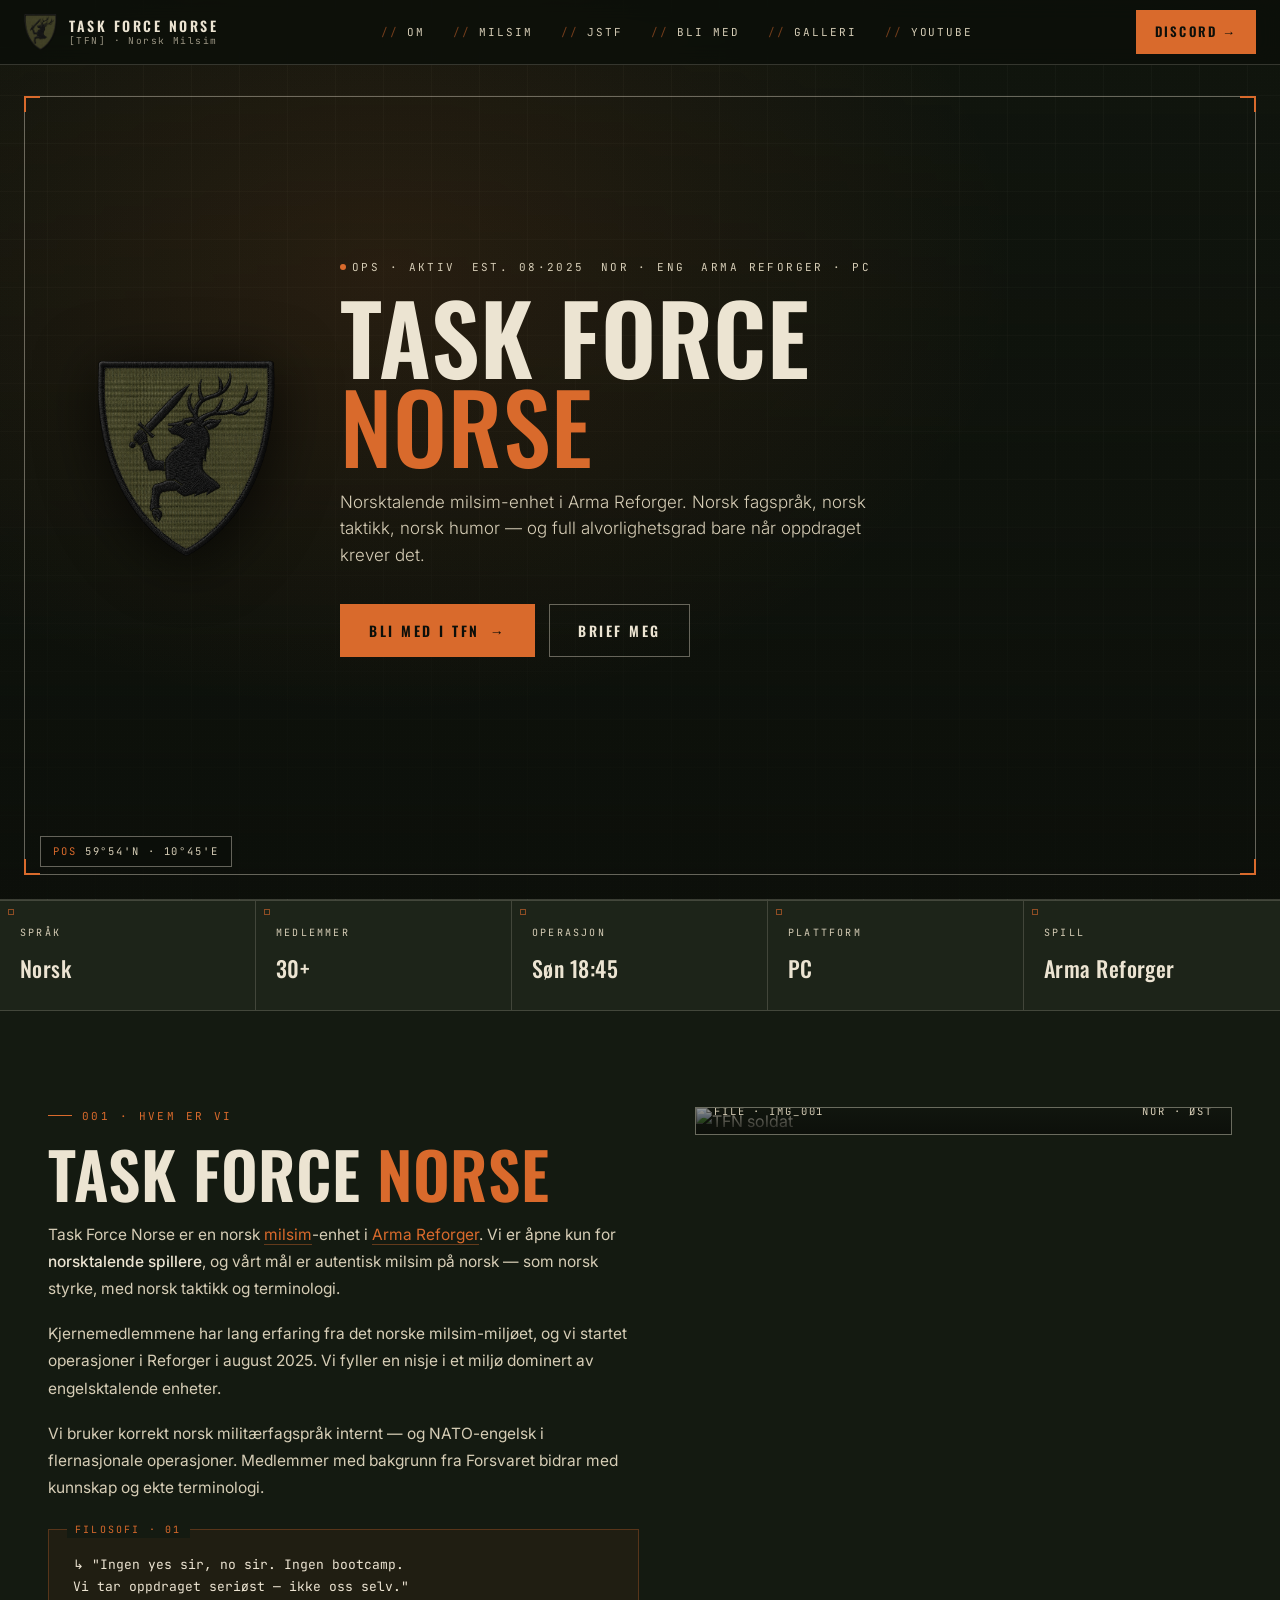
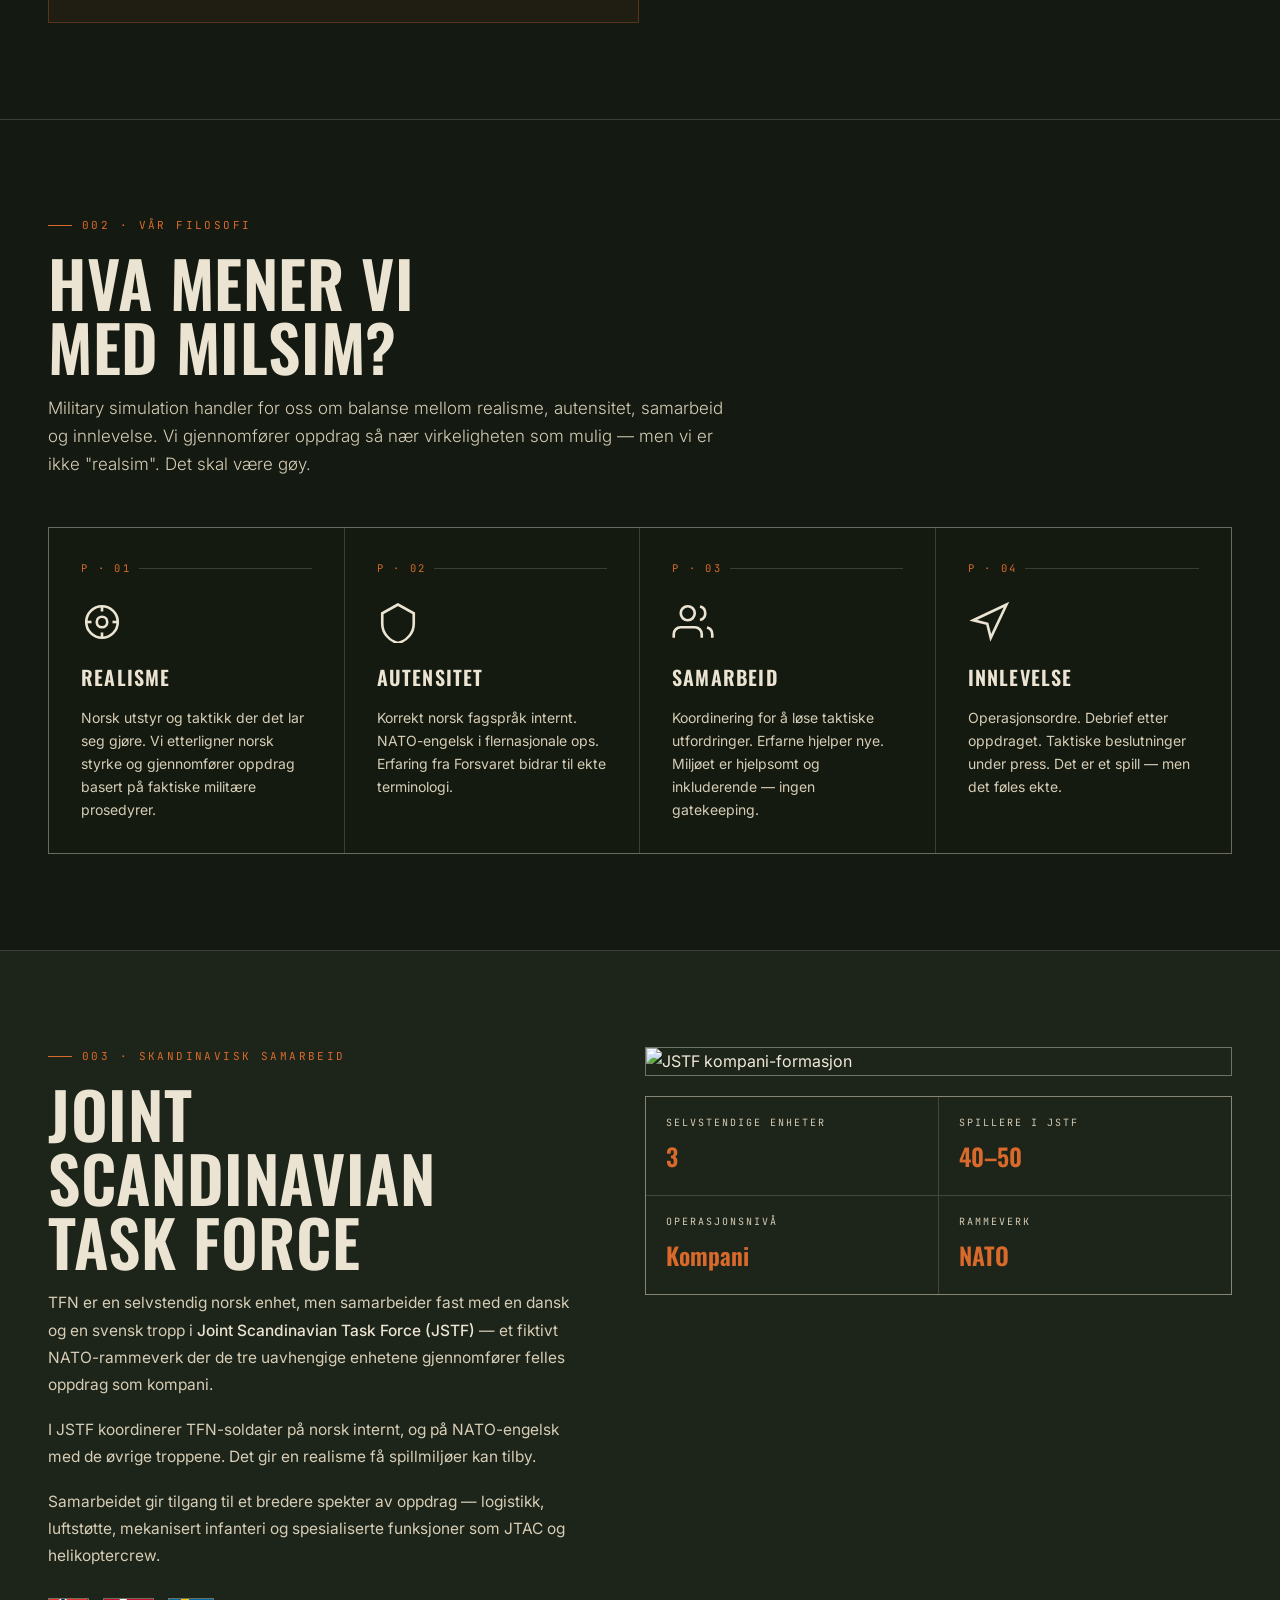
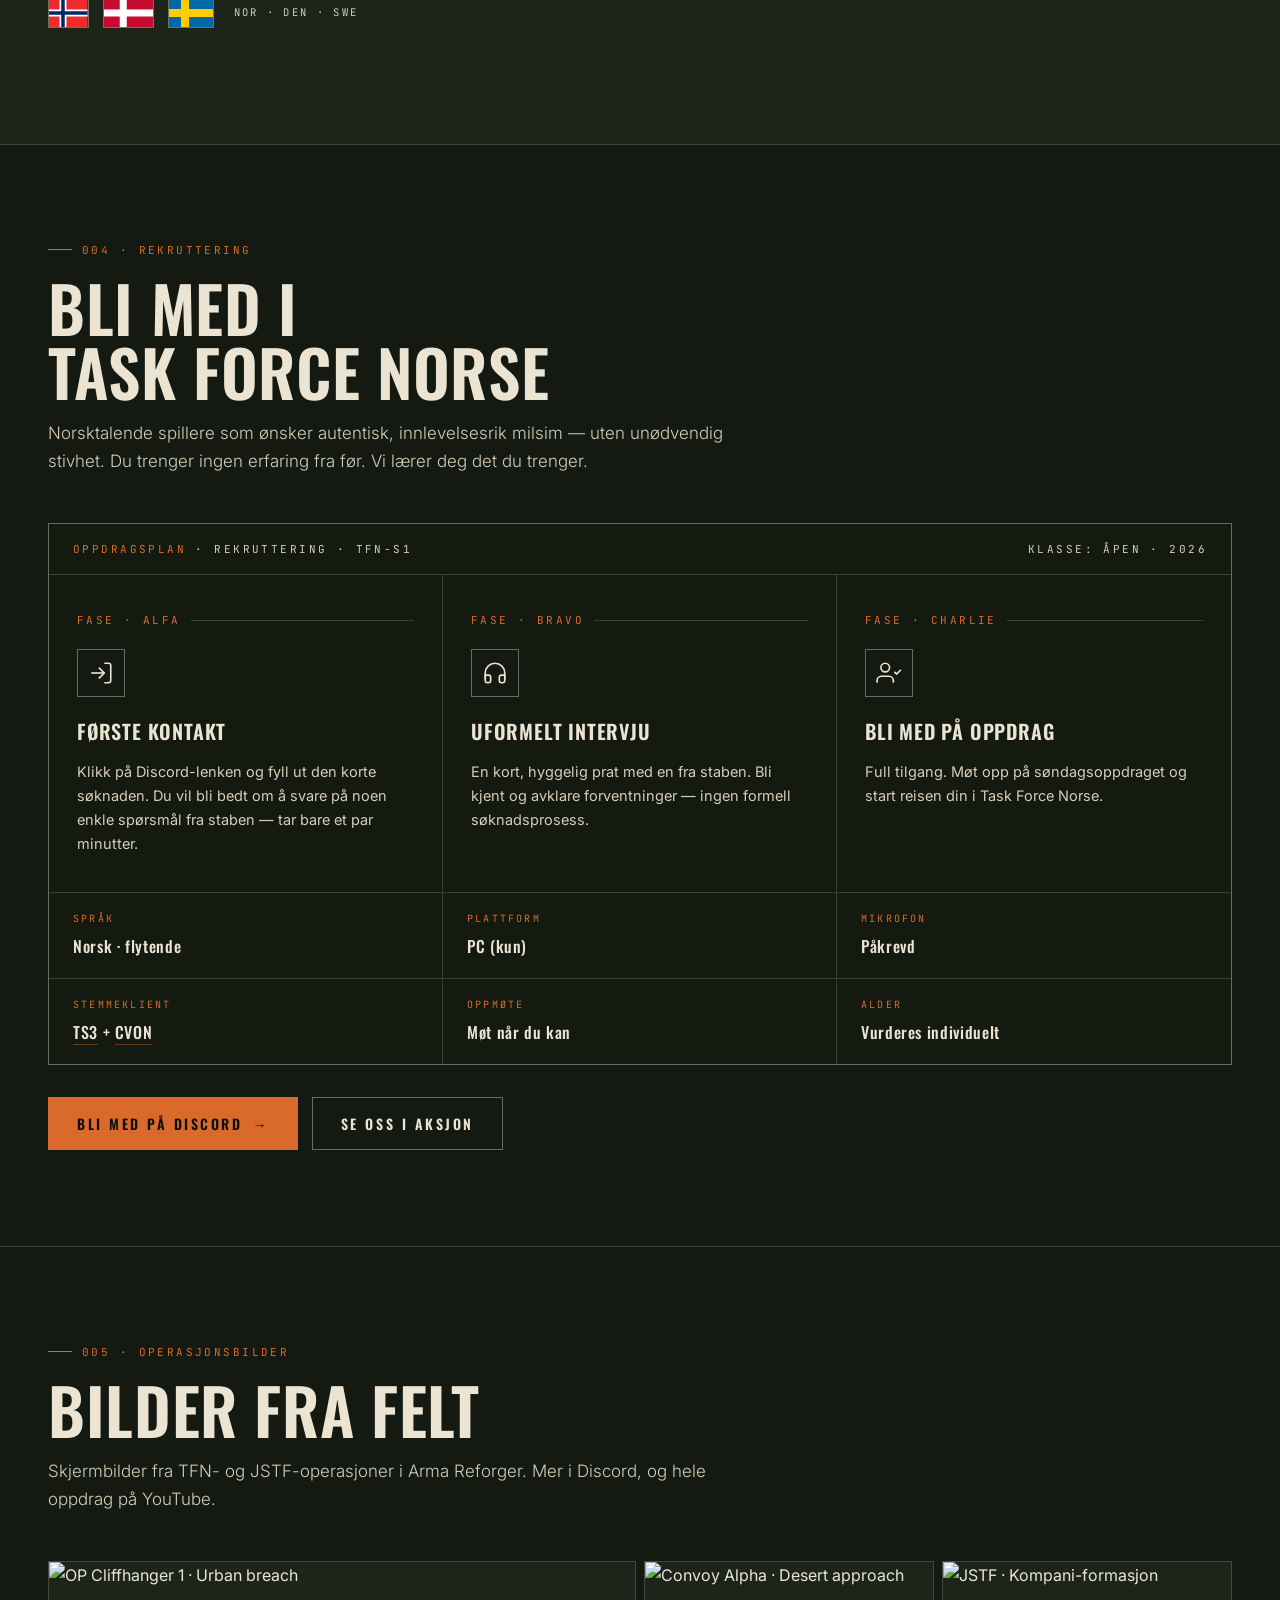
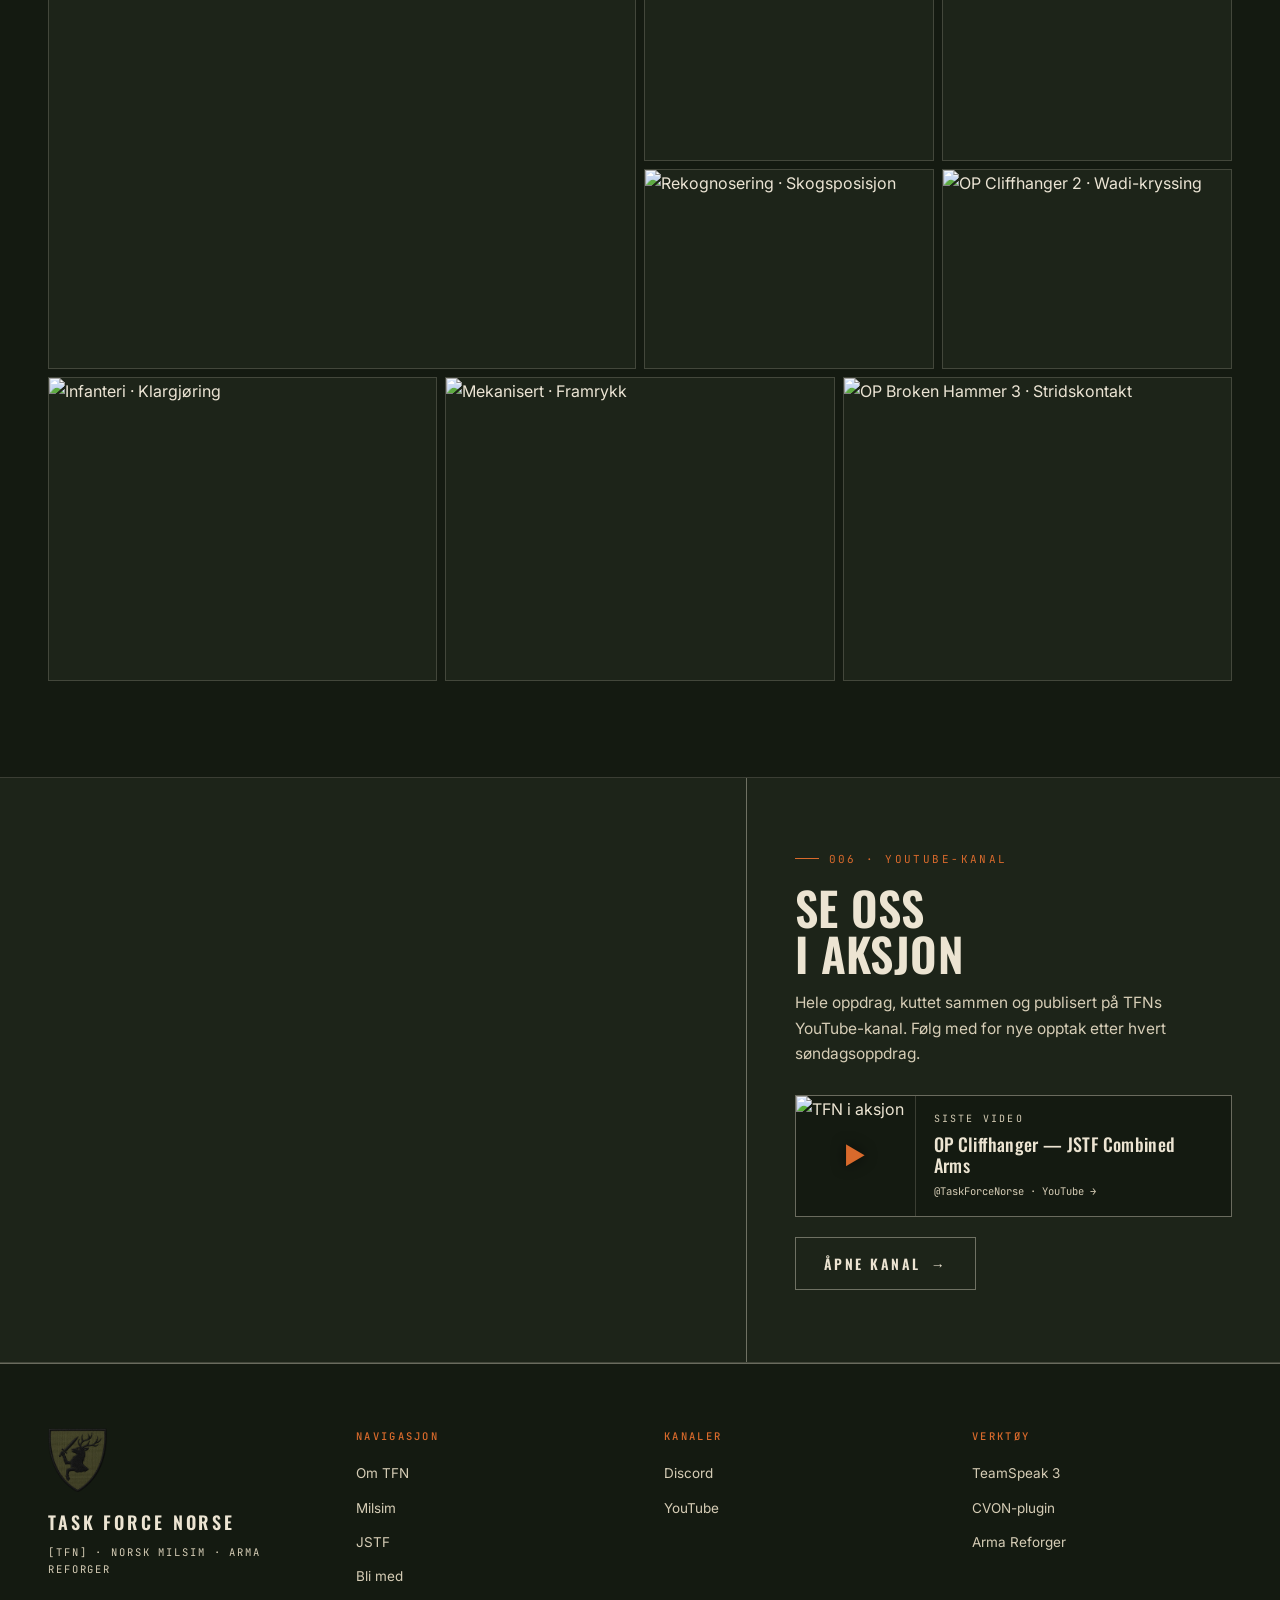
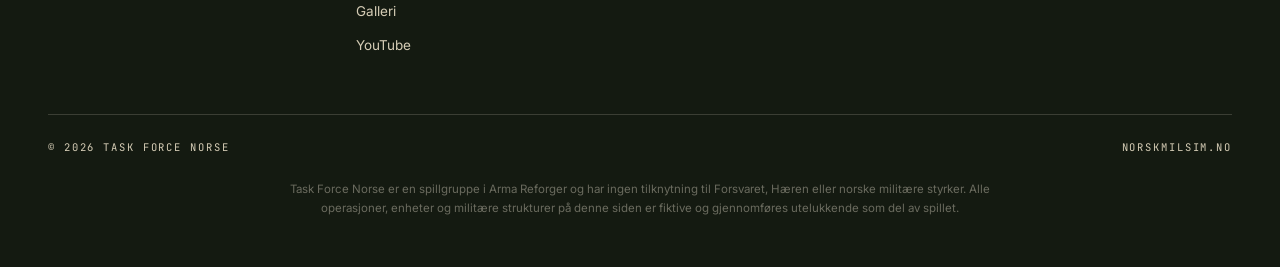
==== commit 990ed46f: "V4 redesign: v1 field manual design system + gallery + YouTube + rekruttering reorder Adds v4.html a" ====
--- a/v4.html
+++ b/v4.html
@@ -1,680 +1,746 @@
 <!DOCTYPE html>
 <html lang="no">
 <head>
-  <meta charset="UTF-8">
-  <meta name="viewport" content="width=device-width, initial-scale=1.0">
-  <title>Task Force Norse | Norsk Milsim</title>
-  <meta name="description" content="Task Force Norse — norsktalende milsim-enhet i Arma Reforger. Autentisk, samarbeid, innlevelse.">
-  <link rel="preconnect" href="https://fonts.googleapis.com">
-  <link rel="preconnect" href="https://fonts.gstatic.com" crossorigin>
-  <link href="https://fonts.googleapis.com/css2?family=Barlow+Condensed:wght@400;600;700&family=Barlow:wght@300;400;500&family=JetBrains+Mono:wght@400;500&display=swap" rel="stylesheet">
-  <link rel="stylesheet" href="css/style.css">
-  <style>
-    /* ── V4 HERO ADDITIONS ──────────────────────────────── */
-
-    /* Grid-bakgrunn på hele siden */
-    body {
-      background-image:
-        linear-gradient(rgba(255,255,255,0.025) 1px, transparent 1px),
-        linear-gradient(90deg, rgba(255,255,255,0.025) 1px, transparent 1px);
-      background-size: 48px 48px;
-    }
-
-    /* Hjørnemarkører */
-    .hero-corners {
-      position: absolute;
-      inset: 96px 32px 130px;
-      border: 1px solid rgba(255,255,255,0.12);
-      pointer-events: none;
-      z-index: 2;
-    }
-    .hero-corners::before, .hero-corners::after,
-    .hero-corners > span::before, .hero-corners > span::after {
-      content: '';
-      position: absolute;
-      width: 14px; height: 14px;
-      border: 2px solid var(--gold);
-    }
-    .hero-corners::before  { top: -1px;    left: -1px;  border-right: none; border-bottom: none; }
-    .hero-corners::after   { top: -1px;    right: -1px; border-left: none;  border-bottom: none; }
-    .hero-corners > span::before { bottom: -1px; left: -1px;  border-right: none; border-top: none; }
-    .hero-corners > span::after  { bottom: -1px; right: -1px; border-left: none;  border-top: none; }
-
-    /* Meta-linje */
-    .hero-meta {
-      display: flex;
-      gap: 1.8rem;
-      justify-content: center;
-      flex-wrap: wrap;
-      font-family: 'JetBrains Mono', monospace;
-      font-size: 10px;
-      letter-spacing: 0.2em;
-      text-transform: uppercase;
-      color: var(--gold);
-      margin-bottom: 1.2rem;
-      opacity: 0.85;
-    }
-    .hero-meta span { display: flex; align-items: center; gap: 0.5rem; }
-    .hero-dot {
-      width: 6px; height: 6px;
-      border-radius: 50%;
-      background: var(--gold);
-      animation: pulse 2s ease-in-out infinite;
-    }
-    @keyframes pulse {
-      0%, 100% { opacity: 1; }
-      50%       { opacity: 0.3; }
-    }
-
-    /* Ribbon med ticker */
-    .hero-ribbon {
-      position: absolute;
-      bottom: 0; left: 0; right: 0;
-      z-index: 3;
-      background: rgba(10, 12, 18, 0.82);
-      border-top: 1px solid rgba(255,255,255,0.1);
-    }
-    .hero-ribbon-inner {
-      display: grid;
-      grid-template-columns: auto 1fr auto;
-      align-items: center;
-      gap: 1.5rem;
-      padding: 0.6rem 1.5rem;
-      max-width: 1400px;
-      margin: 0 auto;
-    }
-    .hero-ribbon .r-stat {
-      font-family: 'JetBrains Mono', monospace;
-      font-size: 9.5px;
-      letter-spacing: 0.18em;
-      text-transform: uppercase;
-      white-space: nowrap;
-      display: flex; flex-direction: column; gap: 2px;
-    }
-    .hero-ribbon .r-stat span { color: var(--text-muted); }
-    .hero-ribbon .r-stat b    { color: var(--gold); font-weight: 500; }
-
-    .ticker-window {
-      overflow: hidden;
-      mask-image: linear-gradient(90deg, transparent, #000 6%, #000 94%, transparent);
-      -webkit-mask-image: linear-gradient(90deg, transparent, #000 6%, #000 94%, transparent);
-    }
-    .ticker {
-      display: flex;
-      gap: 3rem;
-      white-space: nowrap;
-      animation: ticker 40s linear infinite;
-      font-family: 'JetBrains Mono', monospace;
-      font-size: 10px;
-      letter-spacing: 0.16em;
-      text-transform: uppercase;
-      color: var(--text-muted);
-    }
-    .ticker .t-sep { color: var(--gold); opacity: 0.6; }
-    @keyframes ticker {
-      from { transform: translateX(0); }
-      to   { transform: translateX(-50%); }
-    }
-
-    /* Seksjonsetiketter (eyebrow) */
-    .section-eyebrow {
-      font-family: 'JetBrains Mono', monospace;
-      font-size: 10px;
-      letter-spacing: 0.22em;
-      color: var(--gold);
-      text-transform: uppercase;
-      margin-bottom: 0.5rem;
-      opacity: 0.8;
-    }
-
-    /* ── GALLERI ─────────────────────────────────────────── */
-    #gallery { background: var(--olive-darker); padding: 5rem 2rem; }
-
-    .gallery-grid {
-      display: grid;
-      grid-template-columns: repeat(12, 1fr);
-      grid-auto-rows: 96px;
-      gap: 6px;
-      margin-top: 2rem;
-    }
-    .tile {
-      position: relative;
-      overflow: hidden;
-      border: 1px solid var(--border);
-      background: var(--olive-dark);
-      display: block;
-    }
-    .tile img {
-      width: 100%; height: 100%;
-      object-fit: cover;
-      display: block;
-      transition: transform 0.5s ease, filter 0.3s;
-      filter: saturate(0.85);
-    }
-    .tile:hover img { transform: scale(1.04); filter: saturate(1.1); }
-    .tile-meta {
-      position: absolute; left: 0; right: 0; bottom: 0;
-      padding: 8px 10px;
-      background: linear-gradient(to top, rgba(0,0,0,0.88), transparent);
-      font-family: 'JetBrains Mono', monospace;
-      font-size: 9.5px; letter-spacing: 0.15em;
-      text-transform: uppercase; color: var(--text-muted);
-      display: flex; justify-content: space-between;
-      opacity: 0; transition: opacity 0.2s;
-    }
-    .tile:hover .tile-meta { opacity: 1; }
-    /* Masonry-størrelser */
-    .t-a { grid-column: span 6; grid-row: span 4; }
-    .t-b { grid-column: span 3; grid-row: span 2; }
-    .t-c { grid-column: span 3; grid-row: span 2; }
-    .t-d { grid-column: span 3; grid-row: span 2; }
-    .t-e { grid-column: span 3; grid-row: span 2; }
-    .t-f { grid-column: span 4; grid-row: span 3; }
-    .t-g { grid-column: span 4; grid-row: span 3; }
-    .t-h { grid-column: span 4; grid-row: span 3; }
-
-    @media (max-width: 900px) {
-      .gallery-grid {
-        grid-template-columns: repeat(6, 1fr);
-        grid-auto-rows: 80px;
-      }
-      .t-a { grid-column: span 6; grid-row: span 3; }
-      .t-b, .t-c, .t-d, .t-e { grid-column: span 3; grid-row: span 2; }
-      .t-f, .t-g, .t-h { grid-column: span 3; grid-row: span 2; }
-    }
-    @media (max-width: 600px) {
-      .gallery-grid { grid-template-columns: 1fr 1fr; grid-auto-rows: 120px; }
-      .t-a { grid-column: span 2; grid-row: span 2; }
-      .t-b, .t-c, .t-d, .t-e, .t-f, .t-g, .t-h { grid-column: span 1; grid-row: span 1; }
-    }
-
-    /* ── TWITCH ──────────────────────────────────────────── */
-    #twitch-section {
-      background: var(--olive-dark);
-      padding: 3rem 2rem;
-      border-top: 1px solid var(--border);
-      border-bottom: 1px solid var(--border);
-    }
-    #twitch-section .section-inner { max-width: 1100px; margin: 0 auto; }
-    .live-dot {
-      display: inline-block;
-      width: 7px; height: 7px;
-      border-radius: 50%;
-      background: #e03434;
-      margin-right: 0.4rem;
-      animation: pulse 1.4s ease-in-out infinite;
-      vertical-align: middle;
-    }
-    #twitch-embed iframe { display: block; border: 1px solid var(--border); margin-top: 1.5rem; }
-  </style>
+<meta charset="UTF-8">
+<meta name="viewport" content="width=device-width, initial-scale=1.0">
+<title>Task Force Norse | Norsk Milsim</title>
+<meta name="description" content="Task Force Norse — norsktalende milsim-enhet i Arma Reforger. Autentisk, samarbeid, innlevelse.">
+<link rel="preconnect" href="https://fonts.googleapis.com">
+<link rel="preconnect" href="https://fonts.gstatic.com" crossorigin>
+<link href="https://fonts.googleapis.com/css2?family=Oswald:wght@400;500;600;700&family=Inter:wght@300;400;500;600&family=JetBrains+Mono:wght@400;500;600&display=swap" rel="stylesheet">
+<style>
+:root{
+  --green:#2b3526;
+  --green-2:#1d2419;
+  --green-3:#141a11;
+  --bone:#ece4d2;
+  --bone-2:#d6cdb6;
+  --ember:#d96a2c;
+  --ember-2:#a14e1f;
+  --ink:#0c0f0a;
+  --rule:rgba(236,228,210,0.18);
+  --rule-strong:rgba(236,228,210,0.4);
+  --grid:rgba(236,228,210,0.05);
+}
+*,*::before,*::after{box-sizing:border-box;margin:0;padding:0}
+html{scroll-behavior:smooth}
+body{
+  font-family:'Inter',sans-serif;
+  background:var(--green-3);
+  color:var(--bone);
+  line-height:1.65;
+  -webkit-font-smoothing:antialiased;
+  background-image:
+    linear-gradient(var(--grid) 1px,transparent 1px),
+    linear-gradient(90deg,var(--grid) 1px,transparent 1px);
+  background-size:48px 48px;
+  background-position:-1px -1px;
+}
+a{color:inherit}
+
+/* ── TOPBAR ── */
+.topbar{
+  position:fixed;top:0;left:0;right:0;z-index:50;
+  background:rgba(12,15,10,0.88);
+  backdrop-filter:blur(10px);
+  border-bottom:1px solid var(--rule);
+}
+.topbar-inner{
+  max-width:1280px;margin:0 auto;padding:0 24px;height:64px;
+  display:flex;align-items:center;justify-content:space-between;gap:24px;
+}
+.brand{display:flex;align-items:center;gap:12px;text-decoration:none;color:var(--bone)}
+.brand img{height:36px;width:auto}
+.brand-text{display:flex;flex-direction:column;line-height:1}
+.brand-text .name{font-family:'Oswald',sans-serif;font-weight:600;font-size:14px;letter-spacing:.18em;text-transform:uppercase}
+.brand-text .sub{font-family:'JetBrains Mono',monospace;font-size:9.5px;color:var(--bone-2);letter-spacing:.15em;margin-top:3px;opacity:.7}
+.nav-links{display:flex;gap:28px;list-style:none}
+.nav-links a{font-family:'JetBrains Mono',monospace;font-size:11px;letter-spacing:.18em;text-transform:uppercase;color:var(--bone-2);text-decoration:none;transition:color .15s;display:flex;align-items:center;gap:8px}
+.nav-links a::before{content:'//';color:var(--ember);opacity:.5}
+.nav-links a:hover,.nav-links a.active{color:var(--bone)}
+.nav-cta{
+  font-family:'Oswald',sans-serif;font-size:13px;letter-spacing:.16em;text-transform:uppercase;font-weight:600;
+  background:var(--ember);color:var(--ink);padding:10px 18px;text-decoration:none;
+  border:1px solid var(--ember);transition:all .15s;
+}
+.nav-cta:hover{background:var(--ember-2);border-color:var(--ember-2)}
+
+/* ── HERO ── */
+.hero{
+  position:relative;min-height:100vh;
+  display:flex;flex-direction:column;
+  overflow:hidden;
+  border-bottom:1px solid var(--rule);
+}
+.hero-video-wrap{position:absolute;inset:0;overflow:hidden;will-change:transform}
+.hero-video-wrap video{width:100%;height:100%;object-fit:cover;opacity:.55;filter:saturate(.7) contrast(1.05)}
+.hero-overlay{position:absolute;inset:0;background:
+  radial-gradient(ellipse at 30% 30%, rgba(217,106,44,0.12), transparent 50%),
+  linear-gradient(180deg,rgba(12,15,10,0.45) 0%,rgba(12,15,10,0.7) 60%,rgba(12,15,10,0.95) 100%);
+}
+.hero-grain{position:absolute;inset:0;opacity:.4;pointer-events:none;mix-blend-mode:overlay;
+  background-image:radial-gradient(rgba(255,255,255,0.04) 1px,transparent 1px);background-size:3px 3px;
+}
+
+/* Ramme over hele vinduet */
+.hero-corners{position:absolute;inset:0;pointer-events:none;border:1px solid var(--rule-strong);margin:96px 24px 24px;}
+.hero-corners::before,.hero-corners::after,
+.hero-corners > span::before,.hero-corners > span::after{
+  content:'';position:absolute;width:16px;height:16px;border:2px solid var(--ember);
+}
+.hero-corners::before{top:-1px;left:-1px;border-right:none;border-bottom:none}
+.hero-corners::after{top:-1px;right:-1px;border-left:none;border-bottom:none}
+.hero-corners > span::before{bottom:-1px;left:-1px;border-right:none;border-top:none}
+.hero-corners > span::after{bottom:-1px;right:-1px;border-left:none;border-top:none}
+
+/* POS som GUI-element */
+.hero-pos{
+  position:absolute;bottom:32px;left:40px;z-index:3;
+  font-family:'JetBrains Mono',monospace;font-size:10.5px;letter-spacing:.18em;text-transform:uppercase;
+  color:var(--bone-2);
+  display:inline-flex;align-items:center;gap:8px;
+  background:rgba(12,15,10,0.65);
+  border:1px solid var(--rule-strong);
+  padding:6px 12px;
+  pointer-events:none;
+}
+.hero-pos .pos-lbl{color:var(--ember)}
+
+.hero-content{
+  position:relative;z-index:2;flex:1;
+  max-width:1280px;width:100%;margin:0 auto;
+  padding:96px 48px 80px;
+  display:grid;grid-template-columns:auto 1fr;gap:64px;align-items:center;
+}
+.hero-patch{
+  width:180px;height:auto;
+  filter:drop-shadow(0 8px 30px rgba(0,0,0,0.7));
+}
+.hero-meta{
+  font-family:'JetBrains Mono',monospace;font-size:11px;letter-spacing:.22em;
+  text-transform:uppercase;color:var(--bone-2);margin-bottom:16px;
+  display:flex;gap:16px;flex-wrap:wrap;
+}
+.hero-meta span{display:inline-flex;align-items:center;gap:6px}
+.dot{width:6px;height:6px;background:var(--ember);border-radius:50%;display:inline-block;animation:pulse 2s ease-in-out infinite}
+@keyframes pulse{0%,100%{opacity:1}50%{opacity:.3}}
+.hero-title{
+  font-family:'Oswald',sans-serif;font-weight:600;
+  font-size:clamp(48px,7.5vw,104px);line-height:.92;letter-spacing:.01em;
+  text-transform:uppercase;color:var(--bone);margin-bottom:20px;
+}
+.hero-title em{font-style:normal;color:var(--ember);font-weight:500}
+.hero-sub{
+  font-family:'Inter',sans-serif;font-size:17px;line-height:1.55;color:var(--bone-2);
+  max-width:540px;margin-bottom:36px;font-weight:300;
+}
+.hero-actions{display:flex;gap:14px;flex-wrap:wrap;align-items:center}
+.btn{
+  font-family:'Oswald',sans-serif;font-size:14px;letter-spacing:.18em;text-transform:uppercase;
+  padding:14px 28px;text-decoration:none;font-weight:600;display:inline-flex;align-items:center;gap:10px;
+  transition:all .15s;border:1px solid transparent;cursor:pointer;
+}
+.btn-primary{background:var(--ember);color:var(--ink);border-color:var(--ember)}
+.btn-primary:hover{background:var(--ember-2);border-color:var(--ember-2)}
+.btn-ghost{background:transparent;color:var(--bone);border-color:var(--rule-strong)}
+.btn-ghost:hover{border-color:var(--bone)}
+.btn-arrow{transition:transform .15s}
+.btn:hover .btn-arrow{transform:translateX(3px)}
+
+/* ── STATS STRIPE ── */
+.stripe{border-top:1px solid var(--rule);border-bottom:1px solid var(--rule);background:var(--green-2);padding:0}
+.stripe-inner{max-width:1280px;margin:0 auto;display:grid;grid-template-columns:repeat(5,1fr)}
+.stripe .cell{padding:24px 20px;border-right:1px solid var(--rule);position:relative}
+.stripe .cell:last-child{border-right:none}
+.stripe .k{font-family:'JetBrains Mono',monospace;font-size:10px;letter-spacing:.22em;text-transform:uppercase;color:var(--bone-2);margin-bottom:8px}
+.stripe .v{font-family:'Oswald',sans-serif;font-weight:500;font-size:22px;color:var(--bone);letter-spacing:.02em}
+.stripe .cell::before{content:'';position:absolute;top:8px;left:8px;width:6px;height:6px;border:1px solid var(--ember);opacity:.6}
+
+/* ── SECTIONS ── */
+section{padding:96px 48px;position:relative;border-bottom:1px solid var(--rule)}
+.wrap{max-width:1280px;margin:0 auto}
+.eyebrow{
+  font-family:'JetBrains Mono',monospace;font-size:11px;letter-spacing:.22em;text-transform:uppercase;
+  color:var(--ember);margin-bottom:16px;display:flex;align-items:center;gap:10px;
+}
+.eyebrow::before{content:'';width:24px;height:1px;background:var(--ember)}
+.h2{font-family:'Oswald',sans-serif;font-weight:600;font-size:clamp(36px,5vw,64px);line-height:1;letter-spacing:.01em;text-transform:uppercase;color:var(--bone);margin-bottom:16px}
+.lede{font-size:17px;color:var(--bone-2);max-width:680px;line-height:1.65;font-weight:300;margin-bottom:48px}
+
+/* ── OM TFN ── */
+#om{background:var(--green-3);position:relative}
+#om::before{content:'';position:absolute;inset:0;background:url('assets/hero-convoy.png') center/cover no-repeat;opacity:.12;z-index:0;pointer-events:none}
+#om>.wrap{position:relative;z-index:1}
+.om-grid{display:grid;grid-template-columns:1.1fr 1fr;gap:56px;align-items:start}
+.om-text p{margin-bottom:18px;color:var(--bone-2);font-size:15.5px;line-height:1.75}
+.om-text strong{color:var(--bone);font-weight:500}
+.om-text a{color:var(--ember);text-decoration:none;border-bottom:1px solid rgba(217,106,44,0.4)}
+.om-text a:hover{border-color:var(--ember)}
+.callout{
+  background:rgba(217,106,44,0.06);border:1px solid rgba(217,106,44,0.3);
+  padding:24px;margin-top:28px;
+  font-family:'JetBrains Mono',monospace;font-size:13px;line-height:1.7;color:var(--bone);position:relative;
+}
+.callout::before{
+  content:'FILOSOFI · 01';position:absolute;top:-9px;left:18px;background:var(--green-3);padding:0 8px;
+  font-size:10px;letter-spacing:.22em;color:var(--ember);
+}
+.om-photo{position:relative;overflow:hidden;border:1px solid var(--rule-strong)}
+.om-photo img{width:100%;display:block;filter:saturate(.85) contrast(1.05)}
+.om-photo-meta{
+  position:absolute;left:0;bottom:0;right:0;padding:14px 18px;
+  background:linear-gradient(to top,rgba(12,15,10,0.95),transparent);
+  font-family:'JetBrains Mono',monospace;font-size:10.5px;letter-spacing:.18em;text-transform:uppercase;color:var(--bone-2);
+  display:flex;justify-content:space-between;
+}
+
+/* ── MILSIM ── */
+#milsim{background:var(--green-3)}
+.pillars{display:grid;grid-template-columns:repeat(4,1fr);gap:0;margin-top:40px;border:1px solid var(--rule-strong);background:rgba(20,26,17,0.4)}
+.pillar{padding:32px;border-right:1px solid var(--rule);position:relative;transition:background .2s}
+.pillar:last-child{border-right:none}
+.pillar:hover{background:rgba(217,106,44,0.04)}
+.pillar-num{font-family:'JetBrains Mono',monospace;font-size:10.5px;letter-spacing:.22em;color:var(--ember);margin-bottom:24px;display:flex;align-items:center;gap:8px}
+.pillar-num::after{content:'';flex:1;height:1px;background:var(--rule)}
+.pillar-icon{width:42px;height:42px;color:var(--bone);margin-bottom:18px}
+.pillar-icon svg{width:100%;height:100%}
+.pillar-title{font-family:'Oswald',sans-serif;font-weight:600;font-size:20px;letter-spacing:.06em;text-transform:uppercase;color:var(--bone);margin-bottom:12px}
+.pillar-text{font-size:14px;color:var(--bone-2);line-height:1.65}
+
+/* ── JSTF ── */
+#nordic{background:var(--green-2)}
+.nordic-grid{display:grid;grid-template-columns:1fr 1.1fr;gap:64px;align-items:start}
+.nordic-text p{margin-bottom:18px;color:var(--bone-2);font-size:15.5px;line-height:1.75}
+.nordic-text strong{color:var(--bone);font-weight:500}
+.jstf-img{
+  position:relative;overflow:hidden;border:1px solid var(--rule-strong);margin-bottom:20px;
+}
+.jstf-img img{width:100%;display:block;filter:saturate(.85) contrast(1.05)}
+.flag-row{display:flex;gap:14px;align-items:center;margin-bottom:20px}
+.flag-row svg{height:30px;width:auto;border:1px solid var(--rule-strong)}
+.flag-lbl{font-family:'JetBrains Mono',monospace;font-size:10.5px;letter-spacing:.22em;text-transform:uppercase;color:var(--bone-2);margin-left:6px}
+.nordic-stats{display:grid;grid-template-columns:1fr 1fr;gap:1px;background:var(--rule);border:1px solid var(--rule-strong)}
+.nordic-stat{background:var(--green-2);padding:18px 20px}
+.nordic-stat .k{font-family:'JetBrains Mono',monospace;font-size:10px;letter-spacing:.2em;color:var(--bone-2);text-transform:uppercase;margin-bottom:6px}
+.nordic-stat .v{font-family:'Oswald',sans-serif;font-size:24px;color:var(--ember);font-weight:600}
+
+/* ── REKRUTTERING ── */
+#bli-med{background:var(--green-3)}
+.opord{border:1px solid var(--rule-strong);background:rgba(20,26,17,0.5);margin-top:40px}
+.opord-head{
+  display:grid;grid-template-columns:1fr auto;gap:16px;
+  padding:16px 24px;border-bottom:1px solid var(--rule);
+  font-family:'JetBrains Mono',monospace;font-size:11px;letter-spacing:.22em;text-transform:uppercase;color:var(--bone-2);
+}
+.opord-head .l{color:var(--ember)}
+.opord-body{padding:0}
+.phases{display:grid;grid-template-columns:1fr 1fr 1fr;gap:0}
+.phase{padding:36px 28px;border-right:1px solid var(--rule);position:relative}
+.phase:last-child{border-right:none}
+.phase-id{font-family:'JetBrains Mono',monospace;font-size:11px;letter-spacing:.22em;color:var(--ember);margin-bottom:20px;display:flex;align-items:center;gap:10px}
+.phase-id::after{content:'';flex:1;height:1px;background:var(--rule)}
+.phase-icon{width:48px;height:48px;border:1px solid var(--rule-strong);display:flex;align-items:center;justify-content:center;color:var(--bone);margin-bottom:18px;background:var(--green-3)}
+.phase-icon svg{width:26px;height:26px}
+.phase-title{font-family:'Oswald',sans-serif;font-weight:600;font-size:20px;letter-spacing:.04em;text-transform:uppercase;color:var(--bone);margin-bottom:12px}
+.phase-text{color:var(--bone-2);font-size:14.5px;line-height:1.65}
+.requirements{display:grid;grid-template-columns:repeat(3,1fr);border-top:1px solid var(--rule)}
+.req{padding:18px 24px;border-right:1px solid var(--rule);border-bottom:1px solid var(--rule)}
+.req:nth-child(3n){border-right:none}
+.req:nth-last-child(-n+3){border-bottom:none}
+.req .k{font-family:'JetBrains Mono',monospace;font-size:10px;letter-spacing:.22em;color:var(--ember);text-transform:uppercase;margin-bottom:6px}
+.req .v{font-family:'Oswald',sans-serif;font-size:16px;color:var(--bone);font-weight:500;letter-spacing:.04em}
+.req a{color:inherit;border-bottom:1px solid rgba(217,106,44,0.4);text-decoration:none}
+.cta-row{display:flex;gap:14px;margin-top:32px;flex-wrap:wrap}
+
+/* ── GALLERI ── */
+#gallery{background:var(--green-3)}
+.gallery-grid{
+  display:grid;grid-template-columns:repeat(12,1fr);grid-auto-rows:96px;gap:8px;margin-top:32px;
+}
+.tile{position:relative;overflow:hidden;border:1px solid var(--rule);cursor:pointer;background:var(--green-2);display:block;text-decoration:none}
+.tile img{width:100%;height:100%;object-fit:cover;display:block;transition:transform .6s ease,filter .3s;filter:saturate(.9)}
+.tile:hover img{transform:scale(1.04);filter:saturate(1.1)}
+.tile-meta{position:absolute;left:0;right:0;bottom:0;padding:8px 10px;background:linear-gradient(to top,rgba(12,15,10,0.92),transparent);font-family:'JetBrains Mono',monospace;font-size:9.5px;letter-spacing:.16em;text-transform:uppercase;color:var(--bone-2);display:flex;justify-content:space-between;opacity:0;transition:opacity .2s}
+.tile:hover .tile-meta{opacity:1}
+.tile-meta .x{color:var(--ember)}
+.t-a{grid-column:span 6;grid-row:span 4}
+.t-b{grid-column:span 3;grid-row:span 2}
+.t-c{grid-column:span 3;grid-row:span 2}
+.t-d{grid-column:span 3;grid-row:span 2}
+.t-e{grid-column:span 3;grid-row:span 2}
+.t-f{grid-column:span 4;grid-row:span 3}
+.t-g{grid-column:span 4;grid-row:span 3}
+.t-h{grid-column:span 4;grid-row:span 3}
+
+/* ── YOUTUBE / VIDEO ── */
+#video{background:var(--green-2);padding:0;border-bottom:1px solid var(--rule)}
+.video-grid{display:grid;grid-template-columns:1.4fr 1fr;min-height:560px}
+.video-left{position:relative;overflow:hidden;border-right:1px solid var(--rule-strong)}
+.video-left video{width:100%;height:100%;object-fit:cover;opacity:.7}
+.video-left::after{content:'';position:absolute;inset:0;background:linear-gradient(to right,transparent 50%,var(--green-2));pointer-events:none}
+.video-right{padding:72px 48px;display:flex;flex-direction:column;justify-content:center}
+.video-right .h2{font-size:clamp(28px,3.6vw,48px);margin-bottom:14px}
+.video-right > p{color:var(--bone-2);font-size:15.5px;margin-bottom:28px;max-width:420px;line-height:1.65}
+.yt-card{
+  border:1px solid var(--rule-strong);background:var(--green-3);
+  display:grid;grid-template-columns:120px 1fr;gap:0;align-items:stretch;
+  text-decoration:none;color:inherit;transition:border-color .2s;
+}
+.yt-card:hover{border-color:var(--ember)}
+.yt-thumb{aspect-ratio:1;background:var(--green-3);position:relative;overflow:hidden;border-right:1px solid var(--rule)}
+.yt-thumb img{width:100%;height:100%;object-fit:cover}
+.yt-thumb::after{
+  content:'▶';position:absolute;inset:0;display:flex;align-items:center;justify-content:center;
+  color:var(--ember);font-size:24px;text-shadow:0 0 14px rgba(0,0,0,.6);
+}
+.yt-body{padding:14px 18px;display:flex;flex-direction:column;justify-content:center}
+.yt-body .k{font-family:'JetBrains Mono',monospace;font-size:10px;letter-spacing:.22em;color:var(--bone-2);text-transform:uppercase;margin-bottom:6px}
+.yt-body .t{font-family:'Oswald',sans-serif;font-size:18px;color:var(--bone);font-weight:500;letter-spacing:.02em;line-height:1.2;margin-bottom:6px}
+.yt-body .m{font-family:'JetBrains Mono',monospace;font-size:10.5px;color:var(--bone-2)}
+.yt-btn-row{margin-top:20px}
+
+/* ── TWITCH ── */
+#twitch-section{background:var(--green-2);padding:72px 48px;border-bottom:1px solid var(--rule)}
+#twitch-section .wrap{max-width:1280px;margin:0 auto}
+.live-dot{display:inline-block;width:7px;height:7px;border-radius:50%;background:#e03434;margin-right:6px;animation:pulse 1.4s ease-in-out infinite;vertical-align:middle}
+#twitch-embed iframe{display:block;border:1px solid var(--rule-strong);margin-top:24px;width:100%;height:500px}
+
+/* ── FOOTER ── */
+footer{padding:64px 48px 48px;background:var(--green-3);border-top:1px solid var(--rule-strong)}
+.foot{max-width:1280px;margin:0 auto;display:grid;grid-template-columns:1fr 1fr 1fr 1fr;gap:48px}
+.foot-brand img{height:64px;margin-bottom:16px;display:block}
+.foot-brand .name{font-family:'Oswald',sans-serif;font-weight:600;font-size:18px;letter-spacing:.16em;text-transform:uppercase;color:var(--bone)}
+.foot-brand .sub{font-family:'JetBrains Mono',monospace;font-size:10.5px;color:var(--bone-2);letter-spacing:.18em;margin-top:6px;text-transform:uppercase}
+.foot-col h4{font-family:'JetBrains Mono',monospace;font-size:10.5px;letter-spacing:.22em;color:var(--ember);text-transform:uppercase;margin-bottom:14px;font-weight:500}
+.foot-col ul{list-style:none}
+.foot-col li{margin-bottom:8px}
+.foot-col a{font-family:'Inter',sans-serif;font-size:13.5px;color:var(--bone-2);text-decoration:none;transition:color .15s}
+.foot-col a:hover{color:var(--bone)}
+.foot-bottom{max-width:1280px;margin:48px auto 0;padding-top:24px;border-top:1px solid var(--rule);display:flex;justify-content:space-between;flex-wrap:wrap;gap:16px;font-family:'JetBrains Mono',monospace;font-size:10.5px;letter-spacing:.18em;text-transform:uppercase;color:var(--bone-2)}
+.foot-legal{max-width:760px;margin:24px auto 0;font-family:'Inter',sans-serif;font-size:11.5px;line-height:1.7;color:rgba(236,228,210,0.4);text-align:center;padding:0 16px}
+
+/* ── REVEAL ── */
+.reveal{opacity:0;transform:translateY(18px);transition:opacity .8s ease,transform .8s ease}
+.reveal.in{opacity:1;transform:translateY(0)}
+
+/* ── RESPONSIVE ── */
+@media(max-width:980px){
+  .hero-content{grid-template-columns:1fr;padding:120px 24px 64px;gap:24px}
+  .hero-patch{width:100px}
+  .hero-corners{margin:80px 16px 16px}
+  .hero-pos{left:24px;bottom:20px}
+  .om-grid,.nordic-grid{grid-template-columns:1fr;gap:36px}
+  .video-grid{grid-template-columns:1fr;min-height:auto}
+  .video-left{min-height:280px;border-right:none;border-bottom:1px solid var(--rule-strong)}
+  .video-right{padding:40px 24px}
+  .pillars{grid-template-columns:1fr 1fr}
+  .pillar{border-right:none;border-bottom:1px solid var(--rule)}
+  .phases{grid-template-columns:1fr}
+  .phase{border-right:none;border-bottom:1px solid var(--rule)}
+  .requirements{grid-template-columns:1fr 1fr}
+  .req:nth-child(3n){border-right:1px solid var(--rule)}
+  .req:nth-child(2n){border-right:none}
+  .stripe-inner{grid-template-columns:1fr 1fr}
+  .stripe .cell{border-right:none;border-bottom:1px solid var(--rule)}
+  .stripe .cell:nth-child(2n-1){border-right:1px solid var(--rule)}
+  .gallery-grid{grid-auto-rows:80px}
+  .t-a{grid-column:span 12;grid-row:span 4}
+  .t-b,.t-c,.t-d,.t-e{grid-column:span 6}
+  .t-f,.t-g,.t-h{grid-column:span 12;grid-row:span 3}
+  .foot{grid-template-columns:1fr 1fr;gap:32px}
+  section{padding:64px 24px}
+  .nav-links{display:none}
+}
+@media(max-width:600px){
+  .gallery-grid{grid-template-columns:1fr 1fr;grid-auto-rows:120px}
+  .t-a{grid-column:span 2;grid-row:span 2}
+  .t-b,.t-c,.t-d,.t-e,.t-f,.t-g,.t-h{grid-column:span 1;grid-row:span 1}
+}
+</style>
 </head>
 <body>
 
-  <!-- NAVIGASJON -->
-  <nav>
-    <a href="#hero" class="nav-logo">
-      <img src="assets/logo-patch.png" alt="TFN emblem">
-      <span class="nav-logo-text">Task Force Norse</span>
+<!-- TOPBAR -->
+<header class="topbar">
+  <div class="topbar-inner">
+    <a class="brand" href="#top">
+      <img src="assets/logo-patch.png" alt="TFN">
+      <span class="brand-text">
+        <span class="name">Task Force Norse</span>
+        <span class="sub">[TFN] · Norsk Milsim</span>
+      </span>
     </a>
     <ul class="nav-links">
-      <li><a href="#om">Om TFN</a></li>
+      <li><a href="#om">Om</a></li>
       <li><a href="#milsim">Milsim</a></li>
       <li><a href="#nordic">JSTF</a></li>
+      <li><a href="#bli-med">Bli med</a></li>
       <li><a href="#gallery">Galleri</a></li>
-      <li><a href="#bli-med">Bli med</a></li>
+      <li><a href="#video">YouTube</a></li>
     </ul>
-    <a href="https://discord.gg/r8m6QrFmMj" target="_blank" rel="noopener" class="nav-cta">Discord</a>
-  </nav>
-
-  <!-- HERO -->
-  <section id="hero">
-    <div class="hero-content">
-      <!-- Hjørnemarkører -->
-      <div class="hero-corners"><span></span></div>
-
-      <img src="assets/logo-patch.png" alt="Task Force Norse emblem" class="hero-logo">
-
-      <!-- Meta-linje -->
+    <a class="nav-cta" href="https://discord.gg/r8m6QrFmMj" target="_blank" rel="noopener">Discord →</a>
+  </div>
+</header>
+
+<!-- HERO -->
+<section class="hero" id="top">
+  <div class="hero-video-wrap" id="heroVideo">
+    <video autoplay muted loop playsinline>
+      <source src="assets/heli-bg-1-web.mp4" type="video/mp4">
+    </video>
+  </div>
+  <div class="hero-overlay"></div>
+  <div class="hero-grain"></div>
+  <div class="hero-corners"><span></span></div>
+
+  <div class="hero-content">
+    <img class="hero-patch" src="assets/logo-patch.png" alt="TFN emblem">
+    <div>
       <div class="hero-meta">
-        <span><span class="hero-dot"></span>OPS · AKTIV</span>
+        <span><span class="dot"></span>OPS · AKTIV</span>
         <span>EST. 08·2025</span>
         <span>NOR · ENG</span>
         <span>ARMA REFORGER · PC</span>
       </div>
-
-      <p class="hero-tag">[TFN]</p>
-      <h1 class="hero-title">Task Force Norse</h1>
-      <p class="hero-subtitle">Norsk milsim &nbsp;·&nbsp; Autentisk &nbsp;·&nbsp; Samarbeid</p>
-      <div class="hero-buttons">
-        <a href="#bli-med" class="btn-primary">Bli med i TFN</a>
-        <a href="#om" class="btn-secondary">Les mer</a>
-      </div>
-    </div>
-
-    <!-- Ticker-ribbon -->
-    <div class="hero-ribbon">
-      <div class="hero-ribbon-inner">
-        <div class="r-stat">
-          <span>POS</span>
-          <b>59°54'N · 10°45'E</b>
-        </div>
-        <div class="ticker-window">
-          <div class="ticker">
-            <span>OP CLIFFHANGER 1 · COMPLETE</span><span class="t-sep">×</span>
-            <span>OP CLIFFHANGER 2 · COMPLETE</span><span class="t-sep">×</span>
-            <span>OP BROKEN HAMMER 3 · COMPLETE</span><span class="t-sep">×</span>
-            <span>NESTE BRIEF · SØN 18:45 CET</span><span class="t-sep">×</span>
-            <span>JSTF · KOMPANI-NIVÅ · ALLE TROPPER</span><span class="t-sep">×</span>
-            <!-- Duplikat for sømløs loop -->
-            <span>OP CLIFFHANGER 1 · COMPLETE</span><span class="t-sep">×</span>
-            <span>OP CLIFFHANGER 2 · COMPLETE</span><span class="t-sep">×</span>
-            <span>OP BROKEN HAMMER 3 · COMPLETE</span><span class="t-sep">×</span>
-            <span>NESTE BRIEF · SØN 18:45 CET</span><span class="t-sep">×</span>
-            <span>JSTF · KOMPANI-NIVÅ · ALLE TROPPER</span><span class="t-sep">×</span>
+      <h1 class="hero-title">Task Force<br><em>Norse</em></h1>
+      <p class="hero-sub">Norsktalende milsim-enhet i Arma Reforger. Norsk fagspråk, norsk taktikk, norsk humor — og full alvorlighetsgrad bare når oppdraget krever det.</p>
+      <div class="hero-actions">
+        <a class="btn btn-primary" href="#bli-med">Bli med i TFN <span class="btn-arrow">→</span></a>
+        <a class="btn btn-ghost" href="#om">Brief meg</a>
+      </div>
+    </div>
+  </div>
+
+  <!-- POS som GUI-element -->
+  <div class="hero-pos">
+    <span class="pos-lbl">POS</span>
+    <span>59°54'N · 10°45'E</span>
+  </div>
+</section>
+
+<!-- STATS STRIPE -->
+<div class="stripe">
+  <div class="stripe-inner">
+    <div class="cell"><div class="k">Språk</div><div class="v">Norsk</div></div>
+    <div class="cell"><div class="k">Medlemmer</div><div class="v">30+</div></div>
+    <div class="cell"><div class="k">Operasjon</div><div class="v">Søn 18:45</div></div>
+    <div class="cell"><div class="k">Plattform</div><div class="v">PC</div></div>
+    <div class="cell"><div class="k">Spill</div><div class="v">Arma Reforger</div></div>
+  </div>
+</div>
+
+<!-- OM TFN -->
+<section id="om">
+  <div class="wrap">
+    <div class="om-grid">
+      <div class="reveal">
+        <div class="eyebrow">001 · Hvem er vi</div>
+        <h2 class="h2">Task Force <em style="font-style:normal;color:var(--ember)">Norse</em></h2>
+        <div class="om-text">
+          <p>Task Force Norse er en norsk <a href="https://en.wikipedia.org/wiki/Military_simulation_(gaming)" target="_blank" rel="noopener">milsim</a>-enhet i <a href="https://reforger.armaplatform.com/" target="_blank" rel="noopener">Arma Reforger</a>. Vi er åpne kun for <strong>norsktalende spillere</strong>, og vårt mål er autentisk milsim på norsk — som norsk styrke, med norsk taktikk og terminologi.</p>
+          <p>Kjernemedlemmene har lang erfaring fra det norske milsim-miljøet, og vi startet operasjoner i Reforger i august 2025. Vi fyller en nisje i et miljø dominert av engelsktalende enheter.</p>
+          <p>Vi bruker korrekt norsk militærfagspråk internt — og NATO-engelsk i flernasjonale operasjoner. Medlemmer med bakgrunn fra Forsvaret bidrar med kunnskap og ekte terminologi.</p>
+          <div class="callout">
+            ↳ "Ingen yes sir, no sir. Ingen bootcamp.<br>Vi tar oppdraget seriøst — ikke oss selv."
           </div>
         </div>
-        <div class="r-stat" style="text-align:right">
-          <span>SIG</span>
-          <b>TS3 + CVON</b>
-        </div>
-      </div>
-    </div>
-
-    <div class="scroll-indicator">↓ Scroll</div>
-  </section>
-
-  <!-- STATS-BAR -->
-  <div class="stats-bar">
-    <div class="stat">
-      <div class="stat-value">Norsk</div>
-      <div class="stat-label">Kun norsktalende</div>
-    </div>
-    <div class="stat">
-      <div class="stat-value">30+</div>
-      <div class="stat-label">Medlemmer</div>
-    </div>
-    <div class="stat">
-      <div class="stat-value">Søndager</div>
-      <div class="stat-label">18:45 – 22:00 CET</div>
-    </div>
-    <div class="stat">
-      <div class="stat-value">PC</div>
-      <div class="stat-label">Kun PC</div>
-    </div>
-    <div class="stat">
-      <div class="stat-value">Arma Reforger</div>
-      <div class="stat-label">Spill</div>
-    </div>
-  </div>
-
-  <!-- OM TFN -->
-  <section id="om">
-    <div class="section-inner">
-      <div class="om-grid">
-        <div class="om-text fade-in">
-          <p class="section-eyebrow">001 · HVEM ER VI</p>
-          <h2 class="section-title">Task Force Norse</h2>
-          <div class="section-divider"></div>
-          <p>Task Force Norse er en norsk <a href="https://en.wikipedia.org/wiki/Military_simulation_(gaming)" target="_blank" rel="noopener">milsim</a>-enhet i <a href="https://reforger.armaplatform.com/" target="_blank" rel="noopener">Arma Reforger</a>. Vi er utelukkende åpne for norsktalende spillere, og har som mål å tilby autentisk milsim på norsk — som norsk styrke, med norsk taktikk og terminologi.</p>
-          <p>Kjernemedlemmene våre har lang erfaring fra det norske milsim-miljøet, og vi startet opp operasjoner i Arma Reforger i august 2025. Vi fyller en nisje i et miljø som ellers er dominert av engelsktalende enheter.</p>
-          <p>Vi bruker korrekt norsk militærfagspråk internt — og NATO-engelsk i samarbeid med de skandinaviske troppene vi opererer med. Medlemmer med bakgrunn fra Forsvaret bidrar med kunnskap og autentisk terminologi.</p>
-        </div>
-        <div class="om-image fade-in">
-          <img src="assets/img-patch-closeup.png" alt="TFN-soldat i Arma Reforger">
-        </div>
-      </div>
-    </div>
-  </section>
-
-  <!-- MILSIM -->
-  <section id="milsim">
-    <div class="section-inner">
-      <div class="milsim-intro fade-in">
-        <p class="section-eyebrow">002 · VÅR FILOSOFI</p>
-        <h2 class="section-title">Hva mener vi med Milsim?</h2>
-        <div class="section-divider"></div>
-        <p><a href="https://en.wikipedia.org/wiki/Military_simulation_(gaming)" target="_blank" rel="noopener">Milsim</a> — military simulation — handler for oss om en balanse mellom realisme, autensitet, samarbeid og innlevelse. Vi gjennomfører oppdrag så nær virkeligheten som mulig, med norsk utstyr og norske taktikker der det lar seg gjøre.</p>
-        <p>Men vi er ikke "realsim". Ingen "yes sir, no sir". Ingen bootcamp. Vi tar oppdraget seriøst — ikke oss selv.</p>
-      </div>
-      <div class="pillars">
-
-        <div class="pillar fade-in">
-          <div class="pillar-icon">
-            <svg xmlns="http://www.w3.org/2000/svg" viewBox="0 0 24 24" fill="none" stroke="currentColor" stroke-width="1.5" stroke-linecap="round" stroke-linejoin="round">
-              <circle cx="12" cy="12" r="9"/><circle cx="12" cy="12" r="3"/>
-              <line x1="12" y1="3" x2="12" y2="6"/><line x1="12" y1="18" x2="12" y2="21"/>
-              <line x1="3" y1="12" x2="6" y2="12"/><line x1="18" y1="12" x2="21" y2="12"/>
-            </svg>
-          </div>
-          <div class="pillar-title">Realisme</div>
-          <p class="pillar-text">Norsk utstyr og taktikk der det lar seg gjøre. Vi etterligner norsk styrke og gjennomfører oppdrag basert på militære prosedyrer.</p>
-        </div>
-
-        <div class="pillar fade-in">
-          <div class="pillar-icon">
-            <svg xmlns="http://www.w3.org/2000/svg" viewBox="0 0 24 24" fill="none" stroke="currentColor" stroke-width="1.5" stroke-linecap="round" stroke-linejoin="round">
-              <path d="M12 2L3 7v6c0 5.25 3.9 9.74 9 11 5.1-1.26 9-5.75 9-11V7L12 2z"/>
-            </svg>
-          </div>
-          <div class="pillar-title">Autensitet</div>
-          <p class="pillar-text">Korrekt norsk fagspråk internt. NATO-engelsk i flernasjonale operasjoner. Erfaring fra Forsvaret bidrar til kunnskap og terminologi.</p>
-        </div>
-
-        <div class="pillar fade-in">
-          <div class="pillar-icon">
-            <svg xmlns="http://www.w3.org/2000/svg" viewBox="0 0 24 24" fill="none" stroke="currentColor" stroke-width="1.5" stroke-linecap="round" stroke-linejoin="round">
-              <path d="M17 21v-2a4 4 0 0 0-4-4H5a4 4 0 0 0-4 4v2"/>
-              <circle cx="9" cy="7" r="4"/>
-              <path d="M23 21v-2a4 4 0 0 0-3-3.87"/>
-              <path d="M16 3.13a4 4 0 0 1 0 7.75"/>
-            </svg>
-          </div>
-          <div class="pillar-title">Samarbeid</div>
-          <p class="pillar-text">Koordinering av mennesker for å løse taktiske utfordringer. Erfarne hjelper nye. Miljøet er hjelpsomt og inkluderende.</p>
-        </div>
-
-        <div class="pillar fade-in">
-          <div class="pillar-icon">
-            <svg xmlns="http://www.w3.org/2000/svg" viewBox="0 0 24 24" fill="none" stroke="currentColor" stroke-width="1.5" stroke-linecap="round" stroke-linejoin="round">
-              <polygon points="3 11 22 2 13 21 11 13 3 11"/>
-            </svg>
-          </div>
-          <div class="pillar-title">Innlevelse</div>
-          <p class="pillar-text">Operasjonsordre. Debrief etter oppdraget. Taktiske beslutninger under press. Selv om det er et spill, føles det ekte.</p>
-        </div>
-
-      </div>
-    </div>
-  </section>
-
-  <!-- NORDIC JOINT OPS -->
-  <section id="nordic">
-    <div class="section-inner">
-      <div class="nordic-grid">
-        <div class="nordic-text fade-in">
-          <p class="section-eyebrow">003 · SKANDINAVISK SAMARBEID</p>
-          <h2 class="section-title">Joint Scandinavian Task Force</h2>
-          <div class="section-divider"></div>
+      </div>
+      <div class="om-photo reveal">
+        <img src="assets/img-patch-closeup.png" alt="TFN soldat">
+        <div class="om-photo-meta"><span>FILE · IMG_001</span><span>NOR · ØST</span></div>
+      </div>
+    </div>
+  </div>
+</section>
+
+<!-- MILSIM -->
+<section id="milsim">
+  <div class="wrap">
+    <div class="reveal">
+      <div class="eyebrow">002 · Vår filosofi</div>
+      <h2 class="h2">Hva mener vi<br>med milsim?</h2>
+      <p class="lede">Military simulation handler for oss om balanse mellom realisme, autensitet, samarbeid og innlevelse. Vi gjennomfører oppdrag så nær virkeligheten som mulig — men vi er ikke "realsim". Det skal være gøy.</p>
+    </div>
+    <div class="pillars reveal">
+      <div class="pillar">
+        <div class="pillar-num">P · 01</div>
+        <div class="pillar-icon">
+          <svg viewBox="0 0 24 24" fill="none" stroke="currentColor" stroke-width="1.5"><circle cx="12" cy="12" r="9"/><circle cx="12" cy="12" r="3"/><line x1="12" y1="3" x2="12" y2="6"/><line x1="12" y1="18" x2="12" y2="21"/><line x1="3" y1="12" x2="6" y2="12"/><line x1="18" y1="12" x2="21" y2="12"/></svg>
+        </div>
+        <div class="pillar-title">Realisme</div>
+        <div class="pillar-text">Norsk utstyr og taktikk der det lar seg gjøre. Vi etterligner norsk styrke og gjennomfører oppdrag basert på faktiske militære prosedyrer.</div>
+      </div>
+      <div class="pillar">
+        <div class="pillar-num">P · 02</div>
+        <div class="pillar-icon">
+          <svg viewBox="0 0 24 24" fill="none" stroke="currentColor" stroke-width="1.5"><path d="M12 2L3 7v6c0 5.25 3.9 9.74 9 11 5.1-1.26 9-5.75 9-11V7L12 2z"/></svg>
+        </div>
+        <div class="pillar-title">Autensitet</div>
+        <div class="pillar-text">Korrekt norsk fagspråk internt. NATO-engelsk i flernasjonale ops. Erfaring fra Forsvaret bidrar til ekte terminologi.</div>
+      </div>
+      <div class="pillar">
+        <div class="pillar-num">P · 03</div>
+        <div class="pillar-icon">
+          <svg viewBox="0 0 24 24" fill="none" stroke="currentColor" stroke-width="1.5"><path d="M17 21v-2a4 4 0 0 0-4-4H5a4 4 0 0 0-4 4v2"/><circle cx="9" cy="7" r="4"/><path d="M23 21v-2a4 4 0 0 0-3-3.87"/><path d="M16 3.13a4 4 0 0 1 0 7.75"/></svg>
+        </div>
+        <div class="pillar-title">Samarbeid</div>
+        <div class="pillar-text">Koordinering for å løse taktiske utfordringer. Erfarne hjelper nye. Miljøet er hjelpsomt og inkluderende — ingen gatekeeping.</div>
+      </div>
+      <div class="pillar">
+        <div class="pillar-num">P · 04</div>
+        <div class="pillar-icon">
+          <svg viewBox="0 0 24 24" fill="none" stroke="currentColor" stroke-width="1.5"><polygon points="3 11 22 2 13 21 11 13 3 11"/></svg>
+        </div>
+        <div class="pillar-title">Innlevelse</div>
+        <div class="pillar-text">Operasjonsordre. Debrief etter oppdraget. Taktiske beslutninger under press. Det er et spill — men det føles ekte.</div>
+      </div>
+    </div>
+  </div>
+</section>
+
+<!-- JSTF -->
+<section id="nordic">
+  <div class="wrap">
+    <div class="nordic-grid">
+      <div class="reveal">
+        <div class="eyebrow">003 · Skandinavisk samarbeid</div>
+        <h2 class="h2">Joint Scandinavian<br>Task Force</h2>
+        <div class="om-text">
           <p>TFN er en selvstendig norsk enhet, men samarbeider fast med en dansk og en svensk tropp i <strong>Joint Scandinavian Task Force (JSTF)</strong> — et fiktivt NATO-rammeverk der de tre uavhengige enhetene gjennomfører felles oppdrag som kompani.</p>
           <p>I JSTF koordinerer TFN-soldater på norsk internt, og på NATO-engelsk med de øvrige troppene. Det gir en realisme få spillmiljøer kan tilby.</p>
-          <p>Samarbeidet gir tilgang til et mye bredere spekter av oppdrag — logistikk, luftstøtte, mekanisert infanteri og spesialiserte funksjoner som JTAC og helikoptercrew.</p>
-        </div>
-        <div class="fade-in nordic-right">
-          <img src="assets/img-joint-ops.png" alt="Joint Scandinavian Task Force formasjon" style="width:100%; border:1px solid var(--border); margin-bottom:2rem; display:block;">
-          <div class="nordic-flags">
-            <svg viewBox="0 0 22 16" xmlns="http://www.w3.org/2000/svg" title="Norge">
-              <rect width="22" height="16" fill="#EF2B2D"/>
-              <rect x="6" width="4" height="16" fill="#FFF"/>
-              <rect y="6" width="22" height="4" fill="#FFF"/>
-              <rect x="7" width="2" height="16" fill="#002868"/>
-              <rect y="7" width="22" height="2" fill="#002868"/>
-            </svg>
-            <svg viewBox="0 0 28 16" xmlns="http://www.w3.org/2000/svg" title="Danmark">
-              <rect width="28" height="16" fill="#C60C30"/>
-              <rect x="9" width="4" height="16" fill="#FFF"/>
-              <rect y="6" width="28" height="4" fill="#FFF"/>
-            </svg>
-            <svg viewBox="0 0 22 14" xmlns="http://www.w3.org/2000/svg" title="Sverige">
-              <rect width="22" height="14" fill="#006AA7"/>
-              <rect x="6" width="4" height="14" fill="#FECC02"/>
-              <rect y="5" width="22" height="4" fill="#FECC02"/>
-            </svg>
+          <p>Samarbeidet gir tilgang til et bredere spekter av oppdrag — logistikk, luftstøtte, mekanisert infanteri og spesialiserte funksjoner som JTAC og helikoptercrew.</p>
+        </div>
+        <div class="flag-row" style="margin-top:28px">
+          <svg viewBox="0 0 22 16" xmlns="http://www.w3.org/2000/svg"><rect width="22" height="16" fill="#EF2B2D"/><rect x="6" width="4" height="16" fill="#FFF"/><rect y="6" width="22" height="4" fill="#FFF"/><rect x="7" width="2" height="16" fill="#002868"/><rect y="7" width="22" height="2" fill="#002868"/></svg>
+          <svg viewBox="0 0 28 16" xmlns="http://www.w3.org/2000/svg"><rect width="28" height="16" fill="#C60C30"/><rect x="9" width="4" height="16" fill="#FFF"/><rect y="6" width="28" height="4" fill="#FFF"/></svg>
+          <svg viewBox="0 0 22 14" xmlns="http://www.w3.org/2000/svg"><rect width="22" height="14" fill="#006AA7"/><rect x="6" width="4" height="14" fill="#FECC02"/><rect y="5" width="22" height="4" fill="#FECC02"/></svg>
+          <span class="flag-lbl">NOR · DEN · SWE</span>
+        </div>
+      </div>
+      <div class="reveal">
+        <div class="jstf-img">
+          <img src="assets/img-joint-ops.png" alt="JSTF kompani-formasjon">
+        </div>
+        <div class="nordic-stats">
+          <div class="nordic-stat"><div class="k">Selvstendige enheter</div><div class="v">3</div></div>
+          <div class="nordic-stat"><div class="k">Spillere i JSTF</div><div class="v">40–50</div></div>
+          <div class="nordic-stat"><div class="k">Operasjonsnivå</div><div class="v">Kompani</div></div>
+          <div class="nordic-stat"><div class="k">Rammeverk</div><div class="v">NATO</div></div>
+        </div>
+      </div>
+    </div>
+  </div>
+</section>
+
+<!-- REKRUTTERING -->
+<section id="bli-med">
+  <div class="wrap">
+    <div class="reveal">
+      <div class="eyebrow">004 · Rekruttering</div>
+      <h2 class="h2">Bli med i<br>Task Force Norse</h2>
+      <p class="lede">Norsktalende spillere som ønsker autentisk, innlevelsesrik milsim — uten unødvendig stivhet. Du trenger ingen erfaring fra før. Vi lærer deg det du trenger.</p>
+    </div>
+
+    <div class="opord reveal">
+      <div class="opord-head">
+        <div><span class="l">OPPDRAGSPLAN</span> · REKRUTTERING · TFN-S1</div>
+        <div>KLASSE: ÅPEN · 2026</div>
+      </div>
+      <div class="opord-body">
+        <div class="phases">
+          <div class="phase">
+            <div class="phase-id">FASE · ALFA</div>
+            <div class="phase-icon"><svg viewBox="0 0 24 24" fill="none" stroke="currentColor" stroke-width="1.5"><path d="M15 3h4a2 2 0 0 1 2 2v14a2 2 0 0 1-2 2h-4"/><polyline points="10 17 15 12 10 7"/><line x1="15" y1="12" x2="3" y2="12"/></svg></div>
+            <div class="phase-title">Første kontakt</div>
+            <div class="phase-text">Klikk på Discord-lenken og fyll ut den korte søknaden. Du vil bli bedt om å svare på noen enkle spørsmål fra staben — tar bare et par minutter.</div>
           </div>
-          <div class="nordic-stats">
-            <div class="nordic-stat">
-              <div class="nordic-stat-value">3</div>
-              <div class="nordic-stat-label">Selvstendige enheter</div>
-            </div>
-            <div class="nordic-stat">
-              <div class="nordic-stat-value">40–50</div>
-              <div class="nordic-stat-label">Spillere totalt i JSTF</div>
-            </div>
-            <div class="nordic-stat">
-              <div class="nordic-stat-value">Kompani</div>
-              <div class="nordic-stat-label">Felles operasjonsnivå</div>
-            </div>
-            <div class="nordic-stat">
-              <div class="nordic-stat-value">NATO</div>
-              <div class="nordic-stat-label">Fiktivt rammeverk</div>
-            </div>
+          <div class="phase">
+            <div class="phase-id">FASE · BRAVO</div>
+            <div class="phase-icon"><svg viewBox="0 0 24 24" fill="none" stroke="currentColor" stroke-width="1.5"><path d="M3 18v-6a9 9 0 0 1 18 0v6"/><path d="M21 19a2 2 0 0 1-2 2h-1a2 2 0 0 1-2-2v-3a2 2 0 0 1 2-2h3zM3 19a2 2 0 0 0 2 2h1a2 2 0 0 0 2-2v-3a2 2 0 0 0-2-2H3z"/></svg></div>
+            <div class="phase-title">Uformelt intervju</div>
+            <div class="phase-text">En kort, hyggelig prat med en fra staben. Bli kjent og avklare forventninger — ingen formell søknadsprosess.</div>
           </div>
-        </div>
-      </div>
-    </div>
-  </section>
-
-  <!-- VIDEO-BAKGRUNN -->
-  <div id="video-bg">
-    <video autoplay muted loop playsinline>
-      <source src="assets/heli-bg-1-web.mp4" type="video/mp4">
-      <source src="assets/heli-bg-2-web.mp4" type="video/mp4">
-    </video>
-    <div class="video-content">
-      <p class="section-tag">Se oss i aksjon</p>
-      <h2 class="video-heading">Task Force Norse i felt</h2>
-      <div class="section-divider" style="margin: 1.5rem auto;"></div>
-      <a href="https://www.youtube.com/@TaskForceNorse" target="_blank" rel="noopener" class="btn-primary">Se på YouTube →</a>
-    </div>
-  </div>
-
-  <!-- TWITCH (skjult når TWITCH_CHANNEL = null) -->
-  <div id="twitch-section" style="display:none">
-    <div class="section-inner">
-      <p class="section-eyebrow"><span class="live-dot"></span>LIVE NÅ</p>
-      <div id="twitch-embed"></div>
-    </div>
-  </div>
-
-  <!-- GALLERI -->
-  <section id="gallery">
-    <div class="section-inner">
-      <div class="fade-in">
-        <p class="section-eyebrow">004 · OPERASJONSBILDER</p>
-        <h2 class="section-title">Bilder fra felt</h2>
-        <div class="section-divider"></div>
-      </div>
-      <div class="gallery-grid fade-in" id="galleryGrid"></div>
-    </div>
-  </section>
-
-  <!-- BLI MED -->
-  <section id="bli-med">
-    <div class="section-inner">
-      <div class="join-intro fade-in">
-        <p class="section-eyebrow">005 · REKRUTTERING</p>
-        <h2 class="section-title">Bli med i Task Force Norse</h2>
-        <div class="section-divider"></div>
-        <p>Vi ser etter norsktalende spillere som ønsker autentisk, innlevelsesrik milsim — uten unødvendig stivhet. Du trenger ingen erfaring med milsim fra før. Vi lærer deg det du trenger.</p>
-      </div>
-
-      <div class="oporder-box fade-in">
-        <div class="oporder-header">OPPDRAGSPLAN — REKRUTTERING · TFN-S1</div>
-        <div class="join-phases">
-
           <div class="phase">
-            <div class="phase-label">FASE ALFA</div>
-            <div class="tac-frame">
-              <svg xmlns="http://www.w3.org/2000/svg" viewBox="0 0 24 24" fill="none" stroke="currentColor" stroke-width="1.5" stroke-linecap="round" stroke-linejoin="round">
-                <path d="M15 3h4a2 2 0 0 1 2 2v14a2 2 0 0 1-2 2h-4"/>
-                <polyline points="10 17 15 12 10 7"/>
-                <line x1="15" y1="12" x2="3" y2="12"/>
-              </svg>
-            </div>
-            <div class="phase-point">IP — Innledende kontakt</div>
-            <div class="phase-name">Første kontakt</div>
-            <p class="phase-text">Klikk på Discord-lenken og fyll ut den korte søknaden. Du vil bli bedt om å svare på noen enkle spørsmål fra staben — tar bare et par minutter.</p>
+            <div class="phase-id">FASE · CHARLIE</div>
+            <div class="phase-icon"><svg viewBox="0 0 24 24" fill="none" stroke="currentColor" stroke-width="1.5"><path d="M16 21v-2a4 4 0 0 0-4-4H5a4 4 0 0 0-4 4v2"/><circle cx="8.5" cy="7" r="4"/><polyline points="17 11 19 13 23 9"/></svg></div>
+            <div class="phase-title">Bli med på oppdrag</div>
+            <div class="phase-text">Full tilgang. Møt opp på søndagsoppdraget og start reisen din i Task Force Norse.</div>
           </div>
-
-          <div class="advance-arrow">
-            <svg viewBox="0 0 48 20" fill="none" xmlns="http://www.w3.org/2000/svg">
-              <line x1="0" y1="10" x2="38" y2="10" stroke="currentColor" stroke-width="1.5"/>
-              <polyline points="32,3 44,10 32,17" stroke="currentColor" stroke-width="1.5" stroke-linejoin="miter"/>
-            </svg>
-          </div>
-
-          <div class="phase">
-            <div class="phase-label">FASE BRAVO</div>
-            <div class="tac-frame">
-              <svg xmlns="http://www.w3.org/2000/svg" viewBox="0 0 24 24" fill="none" stroke="currentColor" stroke-width="1.5" stroke-linecap="round" stroke-linejoin="round">
-                <path d="M3 18v-6a9 9 0 0 1 18 0v6"/>
-                <path d="M21 19a2 2 0 0 1-2 2h-1a2 2 0 0 1-2-2v-3a2 2 0 0 1 2-2h3zM3 19a2 2 0 0 0 2 2h1a2 2 0 0 0 2-2v-3a2 2 0 0 0-2-2H3z"/>
-              </svg>
-            </div>
-            <div class="phase-point">CP 1 — Rekognisering</div>
-            <div class="phase-name">Uformelt intervju</div>
-            <p class="phase-text">En kort, hyggelig prat med en fra staben. Formålet er å bli kjent, gi deg informasjonen du trenger og avklare forventninger.</p>
-          </div>
-
-          <div class="advance-arrow">
-            <svg viewBox="0 0 48 20" fill="none" xmlns="http://www.w3.org/2000/svg">
-              <line x1="0" y1="10" x2="38" y2="10" stroke="currentColor" stroke-width="1.5"/>
-              <polyline points="32,3 44,10 32,17" stroke="currentColor" stroke-width="1.5" stroke-linejoin="miter"/>
-            </svg>
-          </div>
-
-          <div class="phase">
-            <div class="phase-label">FASE CHARLIE</div>
-            <div class="tac-frame">
-              <svg xmlns="http://www.w3.org/2000/svg" viewBox="0 0 24 24" fill="none" stroke="currentColor" stroke-width="1.5" stroke-linecap="round" stroke-linejoin="round">
-                <path d="M16 21v-2a4 4 0 0 0-4-4H5a4 4 0 0 0-4 4v2"/>
-                <circle cx="8.5" cy="7" r="4"/>
-                <polyline points="17 11 19 13 23 9"/>
-              </svg>
-            </div>
-            <div class="phase-point">OBJ TFN — Innsetting</div>
-            <div class="phase-name">Bli med på oppdrag</div>
-            <p class="phase-text">Full tilgang. Møt opp på søndagsoppdraget og start reisen din i Task Force Norse.</p>
-          </div>
-
-        </div>
-        <div class="oporder-footer">KLASSE: ÅPEN &nbsp;·&nbsp; TASK FORCE NORSE &nbsp;·&nbsp; S1 REKRUTTERING</div>
-      </div>
-
-      <div class="requirements fade-in">
-        <div class="req">
-          <div class="req-label">Språk</div>
-          <div class="req-value">Norsk (flytende)</div>
-        </div>
-        <div class="req">
-          <div class="req-label">Platform</div>
-          <div class="req-value">PC (kun)</div>
-        </div>
-        <div class="req">
-          <div class="req-label">Mikrofon</div>
-          <div class="req-value">Påkrevd</div>
-        </div>
-        <div class="req">
-          <div class="req-label"><a href="https://www.teamspeak3.com/teamspeak-download.php" target="_blank" rel="noopener" class="req-link">Teamspeak 3 ↗</a></div>
-          <div class="req-value"><a href="https://github.com/CoalitionArma/Coalition-VON" target="_blank" rel="noopener" class="req-link">+ CVON-plugin ↗</a></div>
-        </div>
-        <div class="req">
-          <div class="req-label">Oppmøtekrav</div>
-          <div class="req-value">Ingen — møt opp når du kan</div>
-        </div>
-        <div class="req">
-          <div class="req-label">Alder</div>
-          <div class="req-value">Vurderes individuelt</div>
-        </div>
-      </div>
-
-      <div class="join-cta fade-in">
-        <a href="https://discord.gg/r8m6QrFmMj" target="_blank" rel="noopener" class="btn-primary">Bli med på Discord</a>
-        <a href="https://www.youtube.com/@TaskForceNorse" target="_blank" rel="noopener" class="btn-secondary">Se oss i aksjon →</a>
-      </div>
-    </div>
-  </section>
-
-  <!-- FOOTER -->
-  <footer>
-    <div class="footer-logo">
-      <img src="assets/logo-patch.png" alt="Task Force Norse emblem">
-    </div>
-    <div class="footer-name">Task Force Norse</div>
-    <div class="footer-sub">[TFN] &nbsp;·&nbsp; Norsk Milsim &nbsp;·&nbsp; Arma Reforger</div>
-    <div class="footer-links">
-      <a href="https://discord.gg/r8m6QrFmMj" target="_blank" rel="noopener">Discord</a>
-      <a href="https://www.youtube.com/@TaskForceNorse" target="_blank" rel="noopener">YouTube</a>
-      <a href="#om">Om TFN</a>
-      <a href="#gallery">Galleri</a>
-      <a href="#bli-med">Bli med</a>
-    </div>
-    <div class="footer-divider"></div>
-    <div class="footer-legal">
-      Task Force Norse er en spillgruppe i Arma Reforger og har ingen tilknytning til Forsvaret, Hæren eller norske militære styrker. Alle operasjoner, enheter og militære strukturer på denne siden er fiktive og gjennomføres utelukkende som del av spillet.
-    </div>
-    <div class="footer-copy">© 2026 Task Force Norse</div>
-  </footer>
-
-  <script>
-    // ── KONFIG ───────────────────────────────────────────────
-    // Sett kanalnavnet for å aktivere Twitch-embed. null = skjult.
-    const TWITCH_CHANNEL = null;
-
-    // ── TWITCH ───────────────────────────────────────────────
-    if (TWITCH_CHANNEL) {
-      document.getElementById('twitch-section').style.display = 'block';
-      document.getElementById('twitch-embed').innerHTML = `
-        <iframe
-          src="https://player.twitch.tv/?channel=${TWITCH_CHANNEL}&parent=norskmilsim.no"
-          width="100%" height="500"
-          frameborder="0" allowfullscreen>
-        </iframe>`;
-    }
-
-    // ── GALLERI ──────────────────────────────────────────────
-    const SIZE_CLASSES = ['t-a','t-b','t-c','t-d','t-e','t-f','t-g','t-h'];
-
-    async function loadGallery() {
-      try {
-        const res = await fetch('assets/gallery/manifest.json');
-        const images = await res.json();
-        const grid = document.getElementById('galleryGrid');
-        images.slice(0, 8).forEach((img, i) => {
-          const tile = document.createElement('a');
-          tile.className = `tile ${SIZE_CLASSES[i]}`;
-          tile.href = `assets/gallery/${img.file}`;
-          tile.target = '_blank';
-          tile.rel = 'noopener';
-          tile.innerHTML = `
-            <img src="assets/gallery/${img.file}" alt="${img.label}" loading="lazy">
-            <div class="tile-meta">
-              <span>${img.label}</span>
-              <span>${img.date}</span>
-            </div>`;
-          grid.appendChild(tile);
-        });
-      } catch (e) {
-        console.warn('Galleri kunne ikke lastes:', e);
-      }
-    }
-    loadGallery();
-
-    // ── SCROLL-ANIMASJONER (fra original) ────────────────────
-    window.addEventListener('scroll', () => {
-      const indicator = document.querySelector('.scroll-indicator');
-      if (indicator) indicator.style.opacity = window.scrollY > 80 ? '0' : '1';
+        </div>
+        <div class="requirements">
+          <div class="req"><div class="k">Språk</div><div class="v">Norsk · flytende</div></div>
+          <div class="req"><div class="k">Plattform</div><div class="v">PC (kun)</div></div>
+          <div class="req"><div class="k">Mikrofon</div><div class="v">Påkrevd</div></div>
+          <div class="req"><div class="k">Stemmeklient</div><div class="v"><a href="https://www.teamspeak3.com/teamspeak-download.php" target="_blank" rel="noopener">TS3</a> + <a href="https://github.com/CoalitionArma/Coalition-VON" target="_blank" rel="noopener">CVON</a></div></div>
+          <div class="req"><div class="k">Oppmøte</div><div class="v">Møt når du kan</div></div>
+          <div class="req"><div class="k">Alder</div><div class="v">Vurderes individuelt</div></div>
+        </div>
+      </div>
+    </div>
+
+    <div class="cta-row reveal">
+      <a class="btn btn-primary" href="https://discord.gg/r8m6QrFmMj" target="_blank" rel="noopener">Bli med på Discord <span class="btn-arrow">→</span></a>
+      <a class="btn btn-ghost" href="#gallery">Se oss i aksjon</a>
+    </div>
+  </div>
+</section>
+
+<!-- GALLERI -->
+<section id="gallery">
+  <div class="wrap">
+    <div class="reveal">
+      <div class="eyebrow">005 · Operasjonsbilder</div>
+      <h2 class="h2">Bilder fra felt</h2>
+      <p class="lede">Skjermbilder fra TFN- og JSTF-operasjoner i Arma Reforger. Mer i Discord, og hele oppdrag på YouTube.</p>
+    </div>
+    <div class="gallery-grid reveal" id="galleryGrid"></div>
+  </div>
+</section>
+
+<!-- TWITCH (skjult når TWITCH_CHANNEL = null) -->
+<div id="twitch-section" style="display:none">
+  <div class="wrap">
+    <div class="eyebrow"><span class="live-dot"></span>Live nå</div>
+    <div id="twitch-embed"></div>
+  </div>
+</div>
+
+<!-- YOUTUBE -->
+<section id="video">
+  <div class="video-grid">
+    <div class="video-left">
+      <video autoplay muted loop playsinline>
+        <source src="assets/heli-bg-2-web.mp4" type="video/mp4">
+      </video>
+    </div>
+    <div class="video-right">
+      <div class="eyebrow">006 · YouTube-kanal</div>
+      <h2 class="h2">Se oss<br>i aksjon</h2>
+      <p>Hele oppdrag, kuttet sammen og publisert på TFNs YouTube-kanal. Følg med for nye opptak etter hvert søndagsoppdrag.</p>
+      <a class="yt-card" href="https://www.youtube.com/@TaskForceNorse" target="_blank" rel="noopener">
+        <div class="yt-thumb"><img src="assets/gallery/g05.png" alt="TFN i aksjon"></div>
+        <div class="yt-body">
+          <div class="k">Siste video</div>
+          <div class="t">OP Cliffhanger — JSTF Combined Arms</div>
+          <div class="m">@TaskForceNorse · YouTube →</div>
+        </div>
+      </a>
+      <div class="yt-btn-row">
+        <a class="btn btn-ghost" href="https://www.youtube.com/@TaskForceNorse" target="_blank" rel="noopener">Åpne kanal <span class="btn-arrow">→</span></a>
+      </div>
+    </div>
+  </div>
+</section>
+
+<!-- FOOTER -->
+<footer>
+  <div class="foot">
+    <div class="foot-brand">
+      <img src="assets/logo-patch.png" alt="TFN">
+      <div class="name">Task Force Norse</div>
+      <div class="sub">[TFN] · Norsk Milsim · Arma Reforger</div>
+    </div>
+    <div class="foot-col">
+      <h4>Navigasjon</h4>
+      <ul>
+        <li><a href="#om">Om TFN</a></li>
+        <li><a href="#milsim">Milsim</a></li>
+        <li><a href="#nordic">JSTF</a></li>
+        <li><a href="#bli-med">Bli med</a></li>
+        <li><a href="#gallery">Galleri</a></li>
+        <li><a href="#video">YouTube</a></li>
+      </ul>
+    </div>
+    <div class="foot-col">
+      <h4>Kanaler</h4>
+      <ul>
+        <li><a href="https://discord.gg/r8m6QrFmMj" target="_blank" rel="noopener">Discord</a></li>
+        <li><a href="https://www.youtube.com/@TaskForceNorse" target="_blank" rel="noopener">YouTube</a></li>
+      </ul>
+    </div>
+    <div class="foot-col">
+      <h4>Verktøy</h4>
+      <ul>
+        <li><a href="https://www.teamspeak3.com/teamspeak-download.php" target="_blank" rel="noopener">TeamSpeak 3</a></li>
+        <li><a href="https://github.com/CoalitionArma/Coalition-VON" target="_blank" rel="noopener">CVON-plugin</a></li>
+        <li><a href="https://reforger.armaplatform.com/" target="_blank" rel="noopener">Arma Reforger</a></li>
+      </ul>
+    </div>
+  </div>
+  <div class="foot-bottom">
+    <div>© 2026 Task Force Norse</div>
+    <div>norskmilsim.no</div>
+  </div>
+  <div class="foot-legal">
+    Task Force Norse er en spillgruppe i Arma Reforger og har ingen tilknytning til Forsvaret, Hæren eller norske militære styrker. Alle operasjoner, enheter og militære strukturer på denne siden er fiktive og gjennomføres utelukkende som del av spillet.
+  </div>
+</footer>
+
+<script>
+// ── KONFIG ──────────────────────────────────────────────────
+// Sett kanalnavnet for å vise Twitch-embed. null = skjult.
+const TWITCH_CHANNEL = null;
+
+// ── TWITCH ──────────────────────────────────────────────────
+if (TWITCH_CHANNEL) {
+  document.getElementById('twitch-section').style.display = 'block';
+  document.getElementById('twitch-embed').innerHTML = `
+    <iframe src="https://player.twitch.tv/?channel=${TWITCH_CHANNEL}&parent=norskmilsim.no"
+      frameborder="0" allowfullscreen></iframe>`;
+}
+
+// ── GALLERI ─────────────────────────────────────────────────
+const SIZE_CLASSES = ['t-a','t-b','t-c','t-d','t-e','t-f','t-g','t-h'];
+
+async function loadGallery() {
+  try {
+    const res = await fetch('assets/gallery/manifest.json');
+    const images = await res.json();
+    const grid = document.getElementById('galleryGrid');
+    images.slice(0, 8).forEach((img, i) => {
+      const tile = document.createElement('a');
+      tile.className = `tile ${SIZE_CLASSES[i]}`;
+      tile.href = `assets/gallery/${img.file}`;
+      tile.target = '_blank';
+      tile.rel = 'noopener';
+      tile.innerHTML = `
+        <img src="assets/gallery/${img.file}" alt="${img.label}" loading="lazy">
+        <div class="tile-meta">
+          <span>${img.label}</span>
+          <span class="x">${img.date}</span>
+        </div>`;
+      grid.appendChild(tile);
     });
-
-    const observer = new IntersectionObserver((entries) => {
-      entries.forEach(entry => {
-        if (entry.isIntersecting) entry.target.classList.add('visible');
-      });
-    }, { threshold: 0.12 });
-
-    document.querySelectorAll('.fade-in').forEach(el => observer.observe(el));
-
-    const sections = document.querySelectorAll('section[id]');
-    const navLinks = document.querySelectorAll('.nav-links a');
-
-    window.addEventListener('scroll', () => {
-      let current = '';
-      sections.forEach(section => {
-        if (window.scrollY >= section.offsetTop - 120) current = section.id;
-      });
-      navLinks.forEach(link => {
-        link.classList.toggle('active', link.getAttribute('href') === `#${current}`);
-      });
-    });
-  </script>
+  } catch (e) {
+    console.warn('Galleri kunne ikke lastes:', e);
+  }
+}
+loadGallery();
+
+// ── SCROLL REVEAL ────────────────────────────────────────────
+const io = new IntersectionObserver((entries) => {
+  entries.forEach(e => {
+    if (e.isIntersecting) { e.target.classList.add('in'); io.unobserve(e.target); }
+  });
+}, { threshold: 0.12 });
+document.querySelectorAll('.reveal').forEach(el => io.observe(el));
+
+// ── HERO PARALLAX ────────────────────────────────────────────
+const heroVid = document.getElementById('heroVideo');
+window.addEventListener('scroll', () => {
+  const y = window.scrollY;
+  if (y < window.innerHeight && heroVid)
+    heroVid.style.transform = `translateY(${y * 0.3}px) scale(1.05)`;
+}, { passive: true });
+
+// ── AKTIV NAV-LENKE ──────────────────────────────────────────
+const sections = document.querySelectorAll('section[id], div[id="twitch-section"]');
+const navLinks = document.querySelectorAll('.nav-links a');
+window.addEventListener('scroll', () => {
+  let current = '';
+  sections.forEach(s => { if (window.scrollY >= s.offsetTop - 120) current = s.id; });
+  navLinks.forEach(l => l.classList.toggle('active', l.getAttribute('href') === `#${current}`));
+}, { passive: true });
+</script>
 </body>
 </html>
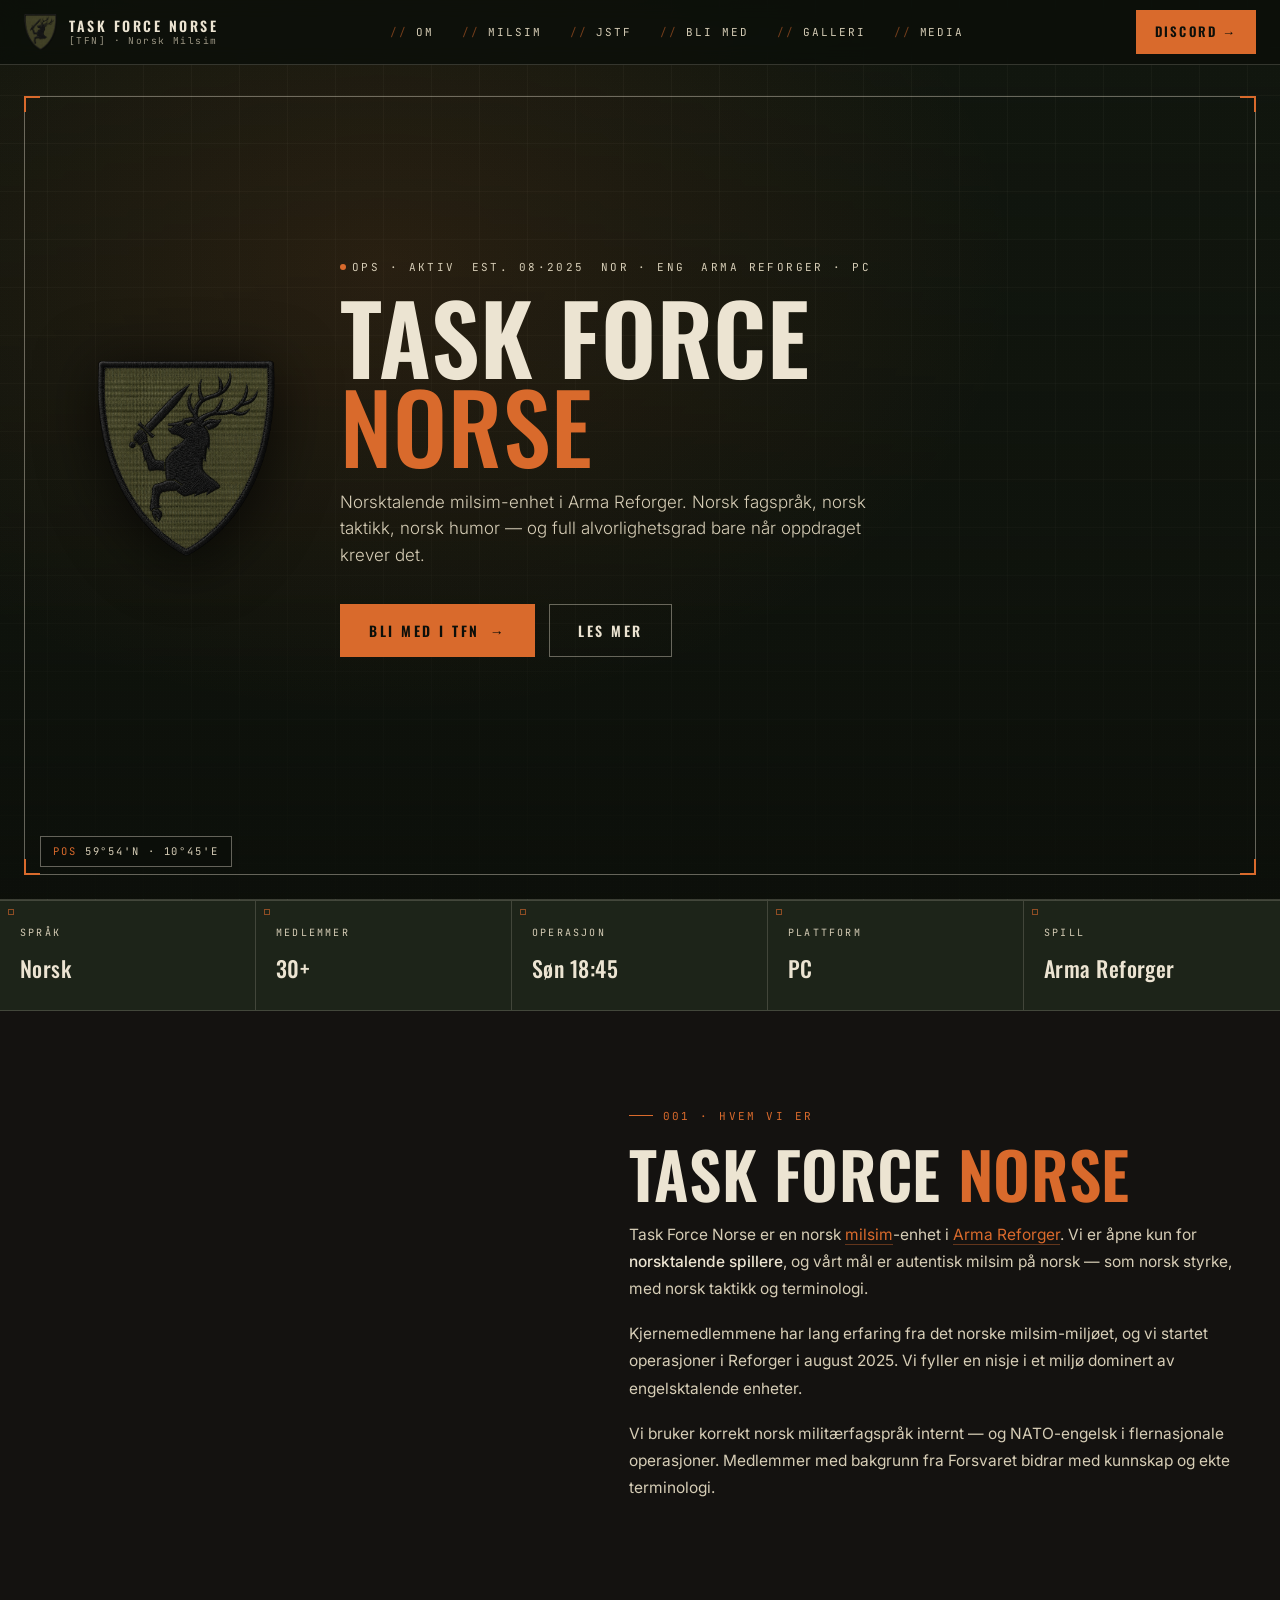
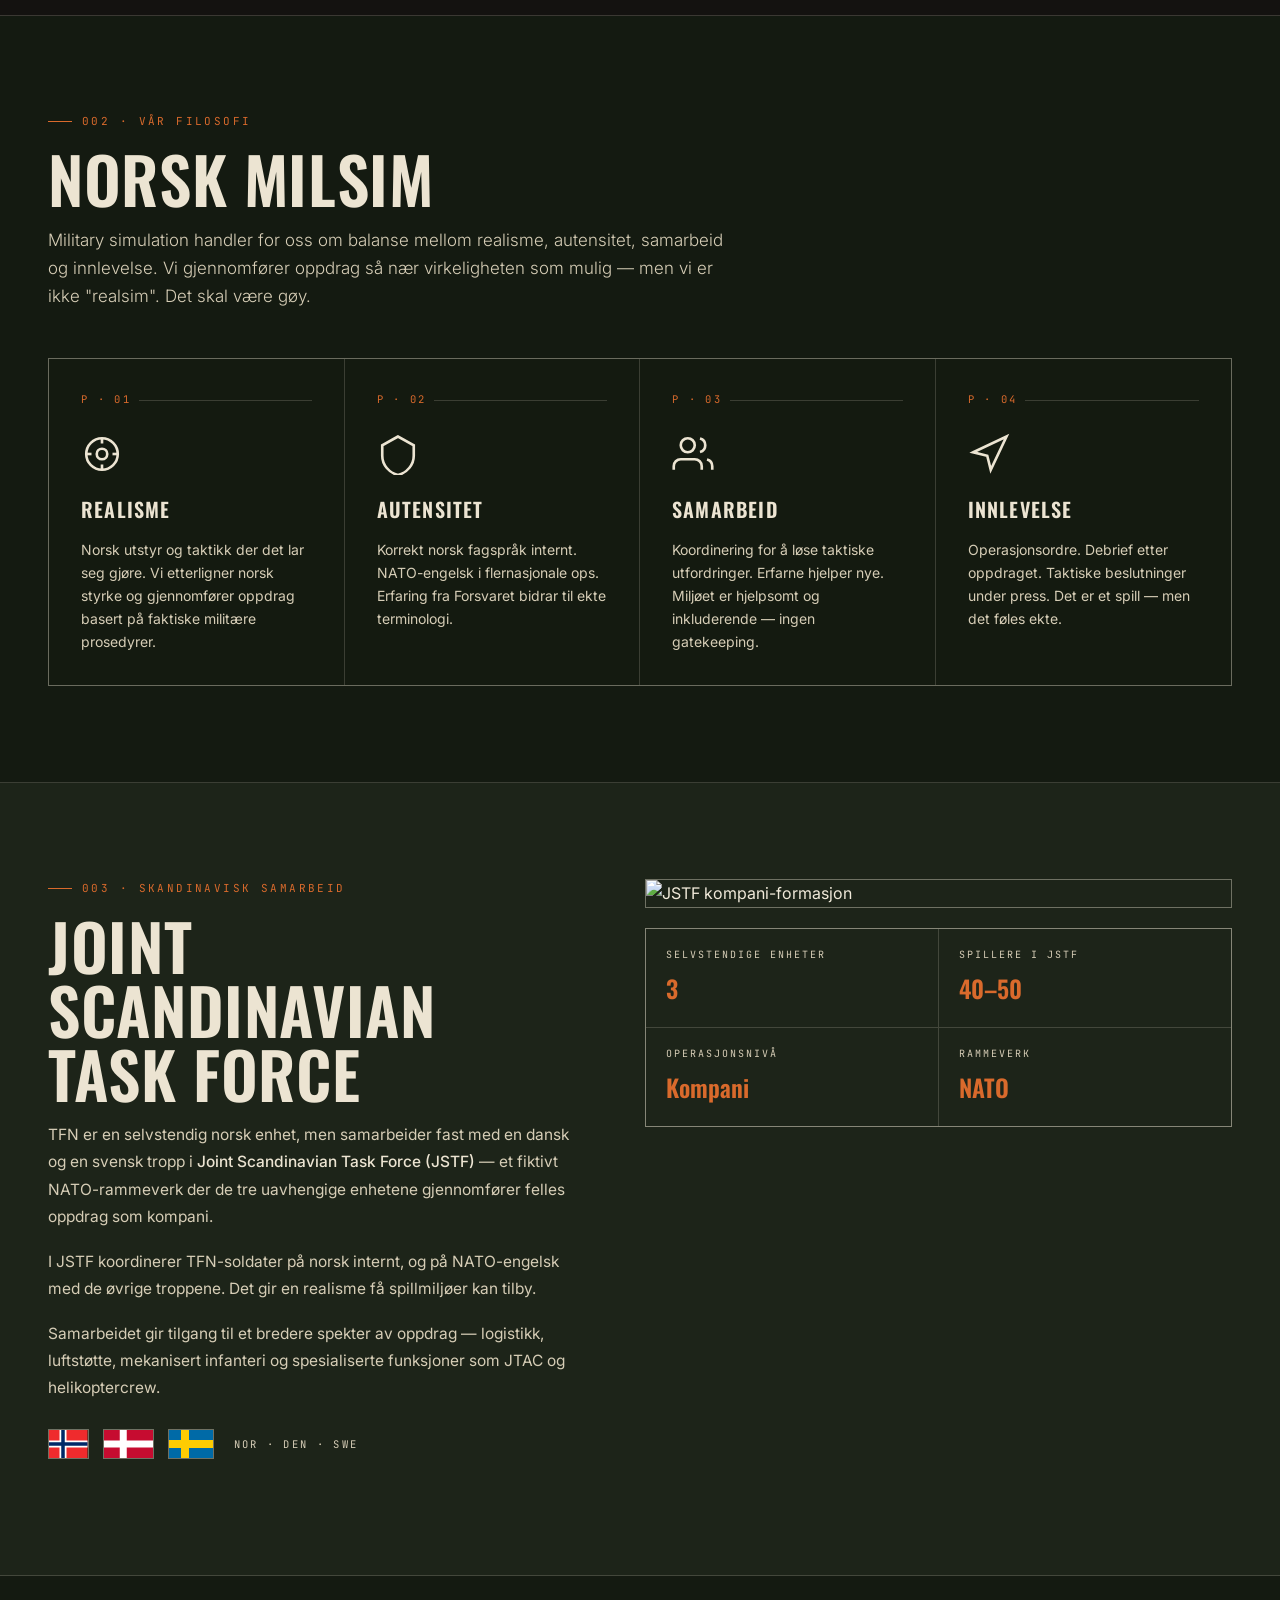
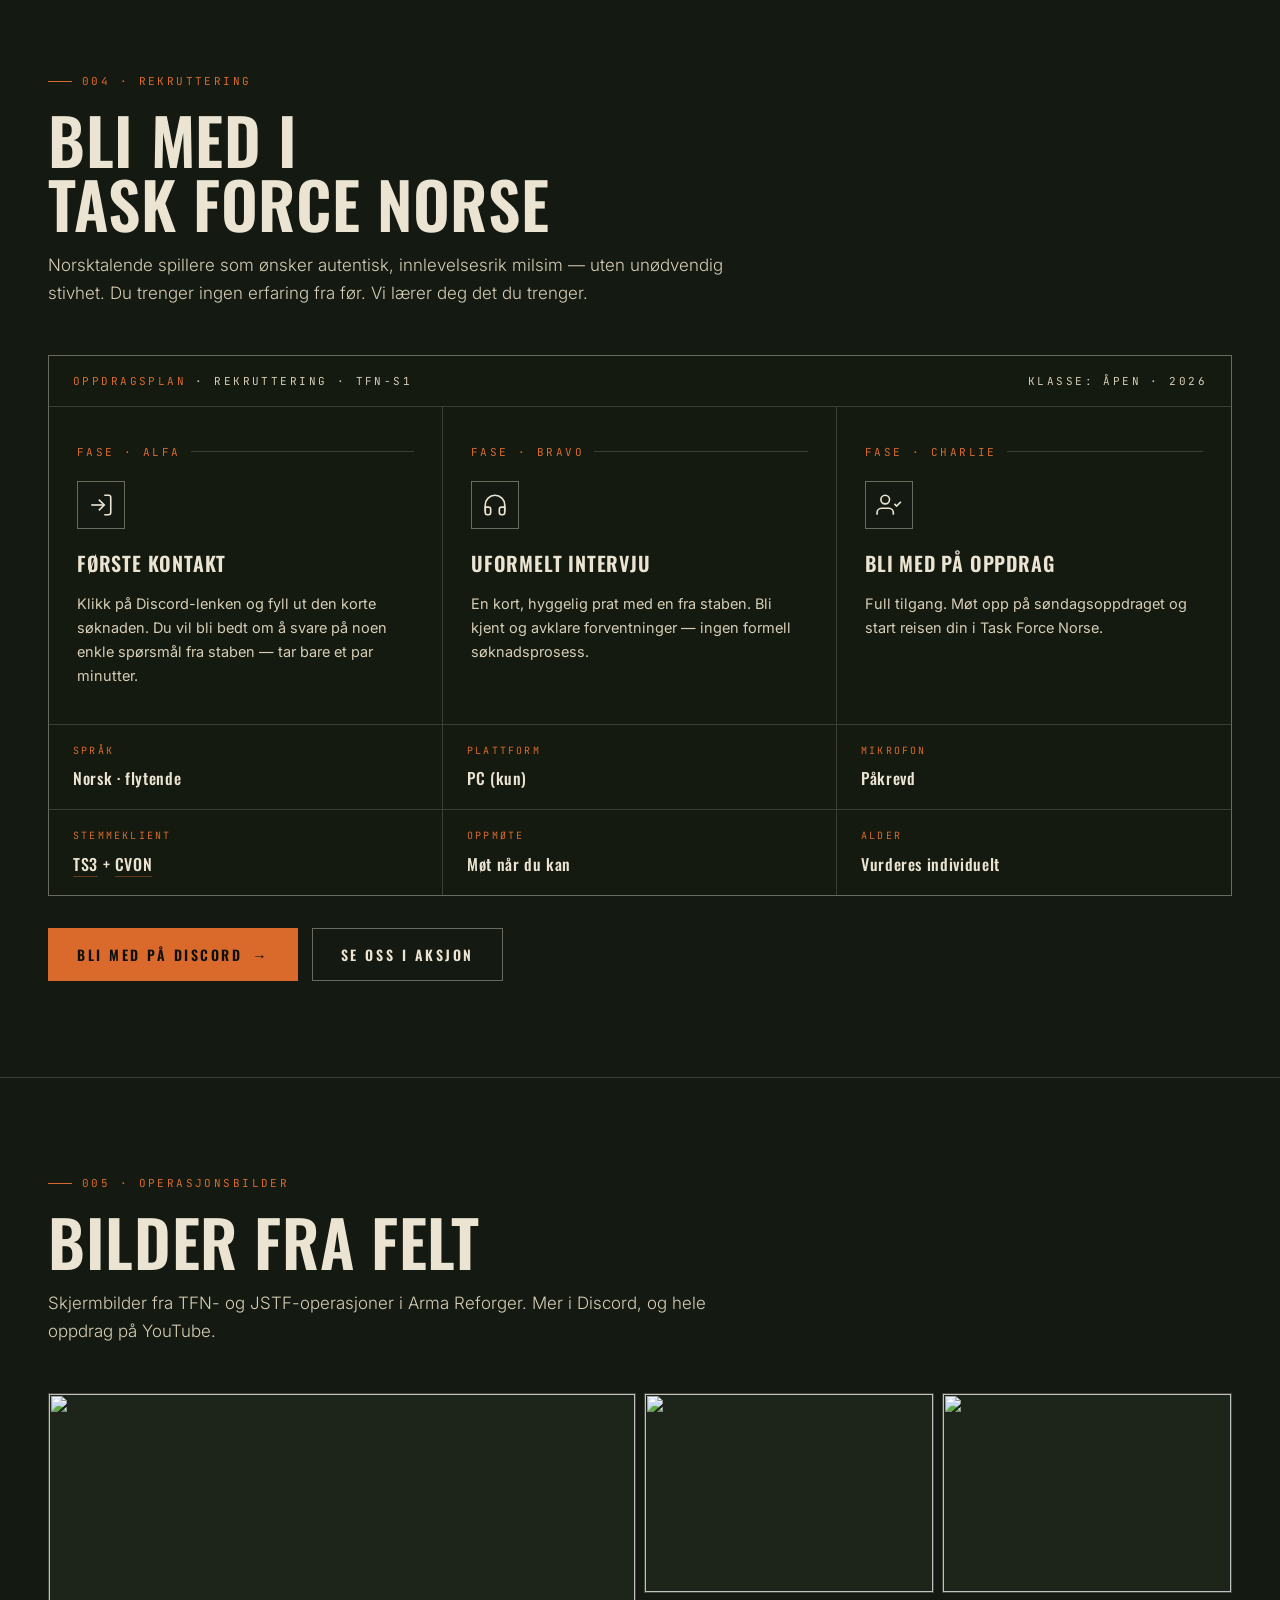
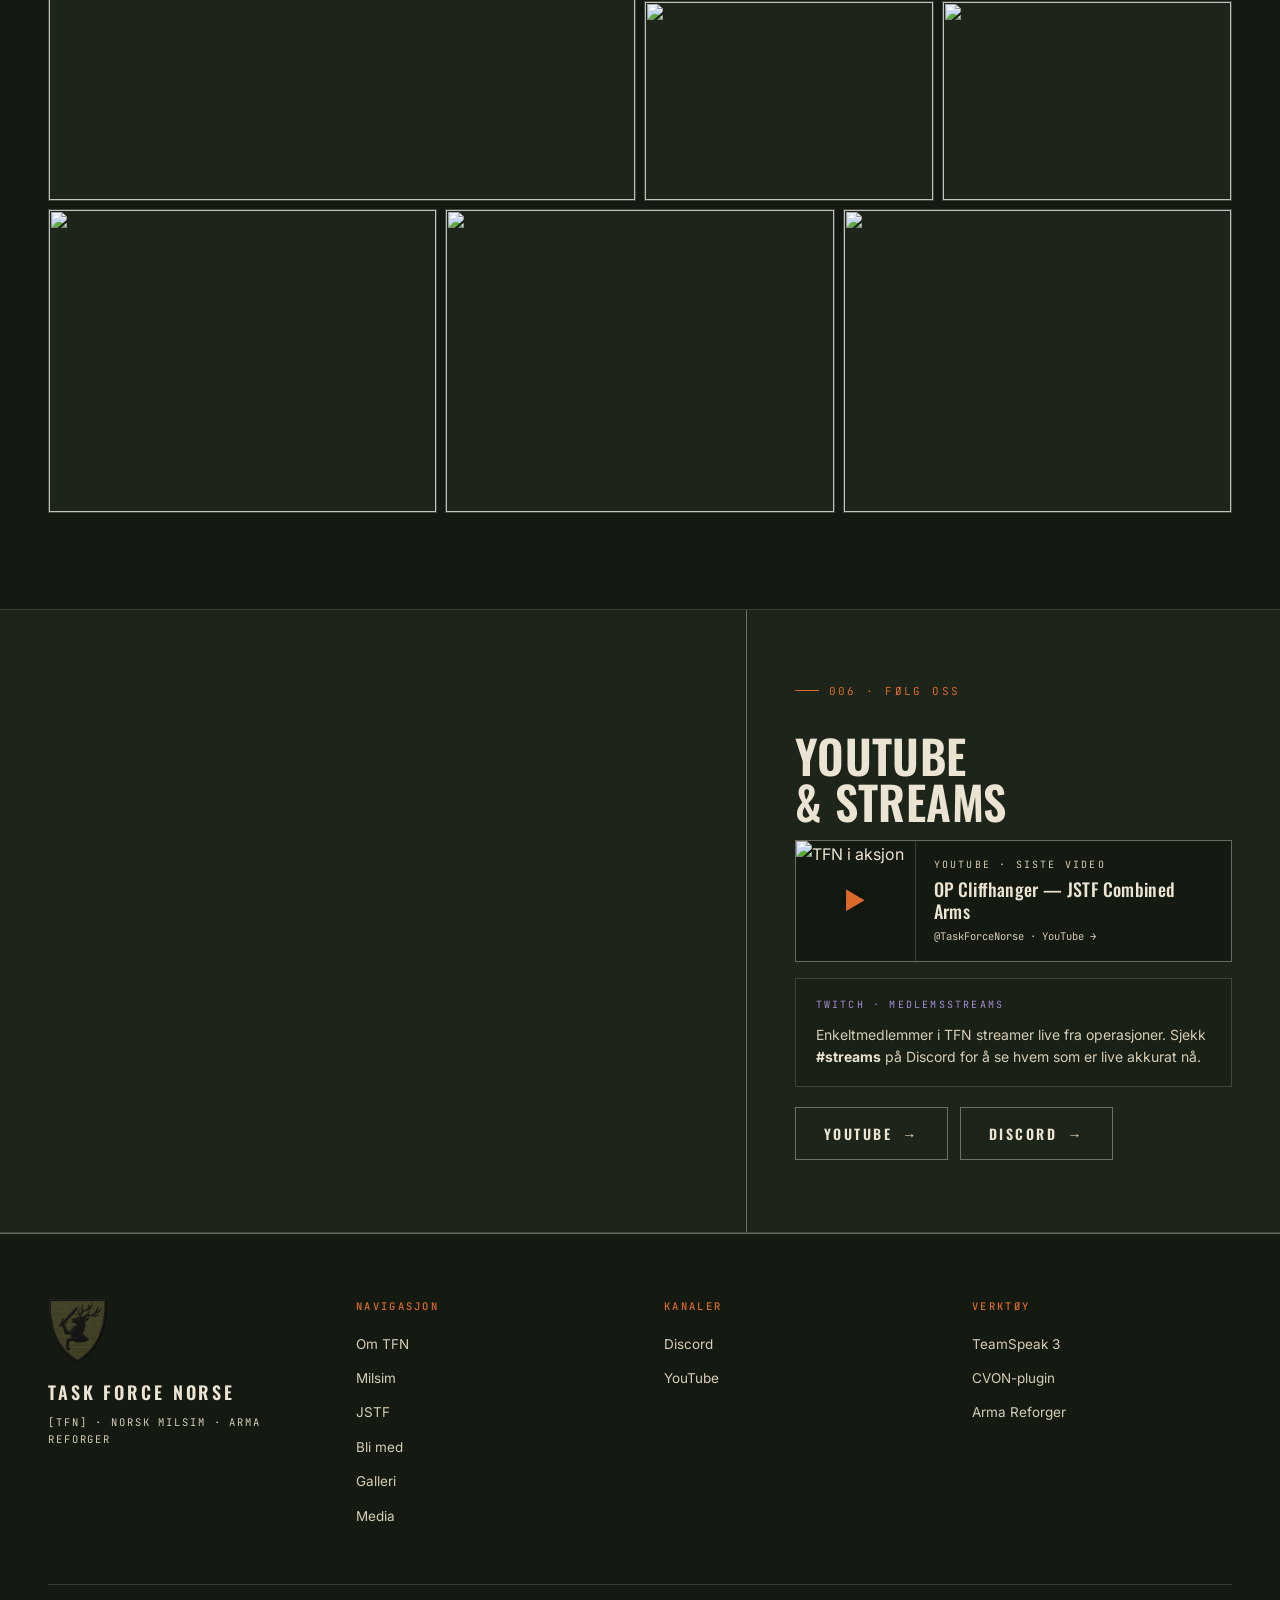
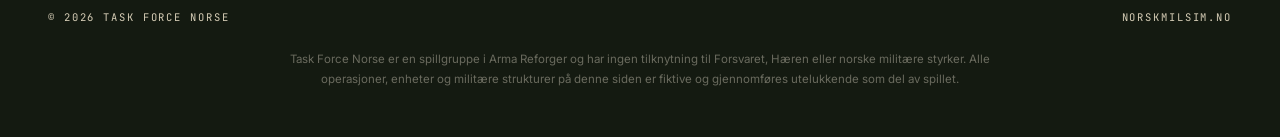
==== commit 5c5079cd: "V4 oppdatering: redesign av Om-seksjon, galleri, media-seksjon - Om (001): tekst flyttet til høyre, " ====
--- a/v4.html
+++ b/v4.html
@@ -73,10 +73,10 @@
   border-bottom:1px solid var(--rule);
 }
 .hero-video-wrap{position:absolute;inset:0;overflow:hidden;will-change:transform}
-.hero-video-wrap video{width:100%;height:100%;object-fit:cover;opacity:.55;filter:saturate(.7) contrast(1.05)}
+.hero-video-wrap video{width:100%;height:100%;object-fit:cover;opacity:.68;filter:saturate(.7) contrast(1.05)}
 .hero-overlay{position:absolute;inset:0;background:
   radial-gradient(ellipse at 30% 30%, rgba(217,106,44,0.12), transparent 50%),
-  linear-gradient(180deg,rgba(12,15,10,0.45) 0%,rgba(12,15,10,0.7) 60%,rgba(12,15,10,0.95) 100%);
+  linear-gradient(180deg,rgba(12,15,10,0.3) 0%,rgba(12,15,10,0.58) 60%,rgba(12,15,10,0.95) 100%);
 }
 .hero-grain{position:absolute;inset:0;opacity:.4;pointer-events:none;mix-blend-mode:overlay;
   background-image:radial-gradient(rgba(255,255,255,0.04) 1px,transparent 1px);background-size:3px 3px;
@@ -168,31 +168,15 @@
 .lede{font-size:17px;color:var(--bone-2);max-width:680px;line-height:1.65;font-weight:300;margin-bottom:48px}
 
 /* ── OM TFN ── */
-#om{background:var(--green-3);position:relative}
-#om::before{content:'';position:absolute;inset:0;background:url('assets/hero-convoy.png') center/cover no-repeat;opacity:.12;z-index:0;pointer-events:none}
+#om{background:#141210;position:relative}
+#om::before{content:'';position:absolute;inset:0;background:url('assets/hero-convoy.png') center/cover no-repeat;opacity:.2;z-index:0;pointer-events:none}
 #om>.wrap{position:relative;z-index:1}
-.om-grid{display:grid;grid-template-columns:1.1fr 1fr;gap:56px;align-items:start}
+.om-grid{display:grid;grid-template-columns:1fr 1.15fr;gap:56px;align-items:center}
+.om-deco{min-height:280px}
 .om-text p{margin-bottom:18px;color:var(--bone-2);font-size:15.5px;line-height:1.75}
 .om-text strong{color:var(--bone);font-weight:500}
 .om-text a{color:var(--ember);text-decoration:none;border-bottom:1px solid rgba(217,106,44,0.4)}
 .om-text a:hover{border-color:var(--ember)}
-.callout{
-  background:rgba(217,106,44,0.06);border:1px solid rgba(217,106,44,0.3);
-  padding:24px;margin-top:28px;
-  font-family:'JetBrains Mono',monospace;font-size:13px;line-height:1.7;color:var(--bone);position:relative;
-}
-.callout::before{
-  content:'FILOSOFI · 01';position:absolute;top:-9px;left:18px;background:var(--green-3);padding:0 8px;
-  font-size:10px;letter-spacing:.22em;color:var(--ember);
-}
-.om-photo{position:relative;overflow:hidden;border:1px solid var(--rule-strong)}
-.om-photo img{width:100%;display:block;filter:saturate(.85) contrast(1.05)}
-.om-photo-meta{
-  position:absolute;left:0;bottom:0;right:0;padding:14px 18px;
-  background:linear-gradient(to top,rgba(12,15,10,0.95),transparent);
-  font-family:'JetBrains Mono',monospace;font-size:10.5px;letter-spacing:.18em;text-transform:uppercase;color:var(--bone-2);
-  display:flex;justify-content:space-between;
-}
 
 /* ── MILSIM ── */
 #milsim{background:var(--green-3)}
@@ -272,15 +256,15 @@
 .t-g{grid-column:span 4;grid-row:span 3}
 .t-h{grid-column:span 4;grid-row:span 3}
 
-/* ── YOUTUBE / VIDEO ── */
+/* ── MEDIA / VIDEO ── */
 #video{background:var(--green-2);padding:0;border-bottom:1px solid var(--rule)}
 .video-grid{display:grid;grid-template-columns:1.4fr 1fr;min-height:560px}
 .video-left{position:relative;overflow:hidden;border-right:1px solid var(--rule-strong)}
 .video-left video{width:100%;height:100%;object-fit:cover;opacity:.7}
 .video-left::after{content:'';position:absolute;inset:0;background:linear-gradient(to right,transparent 50%,var(--green-2));pointer-events:none}
-.video-right{padding:72px 48px;display:flex;flex-direction:column;justify-content:center}
-.video-right .h2{font-size:clamp(28px,3.6vw,48px);margin-bottom:14px}
-.video-right > p{color:var(--bone-2);font-size:15.5px;margin-bottom:28px;max-width:420px;line-height:1.65}
+.video-right{padding:72px 48px;display:flex;flex-direction:column;justify-content:center;gap:16px}
+.video-right .h2{font-size:clamp(28px,3.6vw,48px);margin-bottom:0}
+.video-right > p{color:var(--bone-2);font-size:15.5px;margin-bottom:12px;max-width:420px;line-height:1.65}
 .yt-card{
   border:1px solid var(--rule-strong);background:var(--green-3);
   display:grid;grid-template-columns:120px 1fr;gap:0;align-items:stretch;
@@ -297,7 +281,14 @@
 .yt-body .k{font-family:'JetBrains Mono',monospace;font-size:10px;letter-spacing:.22em;color:var(--bone-2);text-transform:uppercase;margin-bottom:6px}
 .yt-body .t{font-family:'Oswald',sans-serif;font-size:18px;color:var(--bone);font-weight:500;letter-spacing:.02em;line-height:1.2;margin-bottom:6px}
 .yt-body .m{font-family:'JetBrains Mono',monospace;font-size:10.5px;color:var(--bone-2)}
-.yt-btn-row{margin-top:20px}
+.tw-card{
+  border:1px solid var(--rule);background:rgba(20,26,17,0.4);
+  padding:18px 20px;display:flex;flex-direction:column;gap:10px;
+}
+.tw-card .k{font-family:'JetBrains Mono',monospace;font-size:10px;letter-spacing:.22em;color:#a78bdb;text-transform:uppercase}
+.tw-card p{color:var(--bone-2);font-size:14px;line-height:1.6;margin:0}
+.tw-card strong{color:var(--bone)}
+.media-btns{display:flex;gap:12px;flex-wrap:wrap;margin-top:4px}
 
 /* ── TWITCH ── */
 #twitch-section{background:var(--green-2);padding:72px 48px;border-bottom:1px solid var(--rule)}
@@ -376,7 +367,7 @@
       <li><a href="#nordic">JSTF</a></li>
       <li><a href="#bli-med">Bli med</a></li>
       <li><a href="#gallery">Galleri</a></li>
-      <li><a href="#video">YouTube</a></li>
+      <li><a href="#video">Media</a></li>
     </ul>
     <a class="nav-cta" href="https://discord.gg/r8m6QrFmMj" target="_blank" rel="noopener">Discord →</a>
   </div>
@@ -406,7 +397,7 @@
       <p class="hero-sub">Norsktalende milsim-enhet i Arma Reforger. Norsk fagspråk, norsk taktikk, norsk humor — og full alvorlighetsgrad bare når oppdraget krever det.</p>
       <div class="hero-actions">
         <a class="btn btn-primary" href="#bli-med">Bli med i TFN <span class="btn-arrow">→</span></a>
-        <a class="btn btn-ghost" href="#om">Brief meg</a>
+        <a class="btn btn-ghost" href="#om">Les mer</a>
       </div>
     </div>
   </div>
@@ -433,21 +424,15 @@
 <section id="om">
   <div class="wrap">
     <div class="om-grid">
+      <div class="om-deco reveal"></div>
       <div class="reveal">
-        <div class="eyebrow">001 · Hvem er vi</div>
+        <div class="eyebrow">001 · Hvem vi er</div>
         <h2 class="h2">Task Force <em style="font-style:normal;color:var(--ember)">Norse</em></h2>
         <div class="om-text">
           <p>Task Force Norse er en norsk <a href="https://en.wikipedia.org/wiki/Military_simulation_(gaming)" target="_blank" rel="noopener">milsim</a>-enhet i <a href="https://reforger.armaplatform.com/" target="_blank" rel="noopener">Arma Reforger</a>. Vi er åpne kun for <strong>norsktalende spillere</strong>, og vårt mål er autentisk milsim på norsk — som norsk styrke, med norsk taktikk og terminologi.</p>
           <p>Kjernemedlemmene har lang erfaring fra det norske milsim-miljøet, og vi startet operasjoner i Reforger i august 2025. Vi fyller en nisje i et miljø dominert av engelsktalende enheter.</p>
           <p>Vi bruker korrekt norsk militærfagspråk internt — og NATO-engelsk i flernasjonale operasjoner. Medlemmer med bakgrunn fra Forsvaret bidrar med kunnskap og ekte terminologi.</p>
-          <div class="callout">
-            ↳ "Ingen yes sir, no sir. Ingen bootcamp.<br>Vi tar oppdraget seriøst — ikke oss selv."
-          </div>
-        </div>
-      </div>
-      <div class="om-photo reveal">
-        <img src="assets/img-patch-closeup.png" alt="TFN soldat">
-        <div class="om-photo-meta"><span>FILE · IMG_001</span><span>NOR · ØST</span></div>
+        </div>
       </div>
     </div>
   </div>
@@ -458,7 +443,7 @@
   <div class="wrap">
     <div class="reveal">
       <div class="eyebrow">002 · Vår filosofi</div>
-      <h2 class="h2">Hva mener vi<br>med milsim?</h2>
+      <h2 class="h2">Norsk Milsim</h2>
       <p class="lede">Military simulation handler for oss om balanse mellom realisme, autensitet, samarbeid og innlevelse. Vi gjennomfører oppdrag så nær virkeligheten som mulig — men vi er ikke "realsim". Det skal være gøy.</p>
     </div>
     <div class="pillars reveal">
@@ -593,7 +578,16 @@
       <h2 class="h2">Bilder fra felt</h2>
       <p class="lede">Skjermbilder fra TFN- og JSTF-operasjoner i Arma Reforger. Mer i Discord, og hele oppdrag på YouTube.</p>
     </div>
-    <div class="gallery-grid reveal" id="galleryGrid"></div>
+    <div class="gallery-grid reveal">
+      <a class="tile t-a" href="assets/gallery/g05.png" target="_blank" rel="noopener"><img src="assets/gallery/g05.png" alt="" loading="lazy"><div class="tile-meta"><span>OP Cliffhanger 2 · Wadi-kryssing</span><span class="x">2026·02·15</span></div></a>
+      <a class="tile t-b" href="assets/gallery/g11.png" target="_blank" rel="noopener"><img src="assets/gallery/g11.png" alt="" loading="lazy"><div class="tile-meta"><span>JTAC · Luftkontroll</span><span class="x">2026·02·22</span></div></a>
+      <a class="tile t-c" href="assets/gallery/g03.png" target="_blank" rel="noopener"><img src="assets/gallery/g03.png" alt="" loading="lazy"><div class="tile-meta"><span>JSTF · Kompani-formasjon</span><span class="x">2026·03·08</span></div></a>
+      <a class="tile t-d" href="assets/gallery/g08.png" target="_blank" rel="noopener"><img src="assets/gallery/g08.png" alt="" loading="lazy"><div class="tile-meta"><span>OP Broken Hammer 3 · Stridskontakt</span><span class="x">2026·03·27</span></div></a>
+      <a class="tile t-e" href="assets/gallery/g12.png" target="_blank" rel="noopener"><img src="assets/gallery/g12.png" alt="" loading="lazy"><div class="tile-meta"><span>Logistikk · Forsyningslinje</span><span class="x">2026·03·08</span></div></a>
+      <a class="tile t-f" href="assets/gallery/g01.png" target="_blank" rel="noopener"><img src="assets/gallery/g01.png" alt="" loading="lazy"><div class="tile-meta"><span>OP Cliffhanger 1 · Urban breach</span><span class="x">2026·02·22</span></div></a>
+      <a class="tile t-g" href="assets/gallery/g04.png" target="_blank" rel="noopener"><img src="assets/gallery/g04.png" alt="" loading="lazy"><div class="tile-meta"><span>Rekognosering · Skogsposisjon</span><span class="x">2026·01·27</span></div></a>
+      <a class="tile t-h" href="assets/gallery/g02.png" target="_blank" rel="noopener"><img src="assets/gallery/g02.png" alt="" loading="lazy"><div class="tile-meta"><span>Convoy Alpha · Desert approach</span><span class="x">2026·02·01</span></div></a>
+    </div>
   </div>
 </section>
 
@@ -605,28 +599,32 @@
   </div>
 </div>
 
-<!-- YOUTUBE -->
+<!-- MEDIA -->
 <section id="video">
   <div class="video-grid">
     <div class="video-left">
       <video autoplay muted loop playsinline>
-        <source src="assets/heli-bg-2-web.mp4" type="video/mp4">
+        <source src="assets/background-web.mp4" type="video/mp4">
       </video>
     </div>
     <div class="video-right">
-      <div class="eyebrow">006 · YouTube-kanal</div>
-      <h2 class="h2">Se oss<br>i aksjon</h2>
-      <p>Hele oppdrag, kuttet sammen og publisert på TFNs YouTube-kanal. Følg med for nye opptak etter hvert søndagsoppdrag.</p>
+      <div class="eyebrow">006 · Følg oss</div>
+      <h2 class="h2">YouTube<br>& Streams</h2>
       <a class="yt-card" href="https://www.youtube.com/@TaskForceNorse" target="_blank" rel="noopener">
         <div class="yt-thumb"><img src="assets/gallery/g05.png" alt="TFN i aksjon"></div>
         <div class="yt-body">
-          <div class="k">Siste video</div>
+          <div class="k">YouTube · Siste video</div>
           <div class="t">OP Cliffhanger — JSTF Combined Arms</div>
           <div class="m">@TaskForceNorse · YouTube →</div>
         </div>
       </a>
-      <div class="yt-btn-row">
-        <a class="btn btn-ghost" href="https://www.youtube.com/@TaskForceNorse" target="_blank" rel="noopener">Åpne kanal <span class="btn-arrow">→</span></a>
+      <div class="tw-card">
+        <div class="k">Twitch · Medlemsstreams</div>
+        <p>Enkeltmedlemmer i TFN streamer live fra operasjoner. Sjekk <strong>#streams</strong> på Discord for å se hvem som er live akkurat nå.</p>
+      </div>
+      <div class="media-btns">
+        <a class="btn btn-ghost" href="https://www.youtube.com/@TaskForceNorse" target="_blank" rel="noopener">YouTube <span class="btn-arrow">→</span></a>
+        <a class="btn btn-ghost" href="https://discord.gg/r8m6QrFmMj" target="_blank" rel="noopener">Discord <span class="btn-arrow">→</span></a>
       </div>
     </div>
   </div>
@@ -648,7 +646,7 @@
         <li><a href="#nordic">JSTF</a></li>
         <li><a href="#bli-med">Bli med</a></li>
         <li><a href="#gallery">Galleri</a></li>
-        <li><a href="#video">YouTube</a></li>
+        <li><a href="#video">Media</a></li>
       </ul>
     </div>
     <div class="foot-col">
@@ -688,34 +686,6 @@
     <iframe src="https://player.twitch.tv/?channel=${TWITCH_CHANNEL}&parent=norskmilsim.no"
       frameborder="0" allowfullscreen></iframe>`;
 }
-
-// ── GALLERI ─────────────────────────────────────────────────
-const SIZE_CLASSES = ['t-a','t-b','t-c','t-d','t-e','t-f','t-g','t-h'];
-
-async function loadGallery() {
-  try {
-    const res = await fetch('assets/gallery/manifest.json');
-    const images = await res.json();
-    const grid = document.getElementById('galleryGrid');
-    images.slice(0, 8).forEach((img, i) => {
-      const tile = document.createElement('a');
-      tile.className = `tile ${SIZE_CLASSES[i]}`;
-      tile.href = `assets/gallery/${img.file}`;
-      tile.target = '_blank';
-      tile.rel = 'noopener';
-      tile.innerHTML = `
-        <img src="assets/gallery/${img.file}" alt="${img.label}" loading="lazy">
-        <div class="tile-meta">
-          <span>${img.label}</span>
-          <span class="x">${img.date}</span>
-        </div>`;
-      grid.appendChild(tile);
-    });
-  } catch (e) {
-    console.warn('Galleri kunne ikke lastes:', e);
-  }
-}
-loadGallery();
 
 // ── SCROLL REVEAL ────────────────────────────────────────────
 const io = new IntersectionObserver((entries) => {
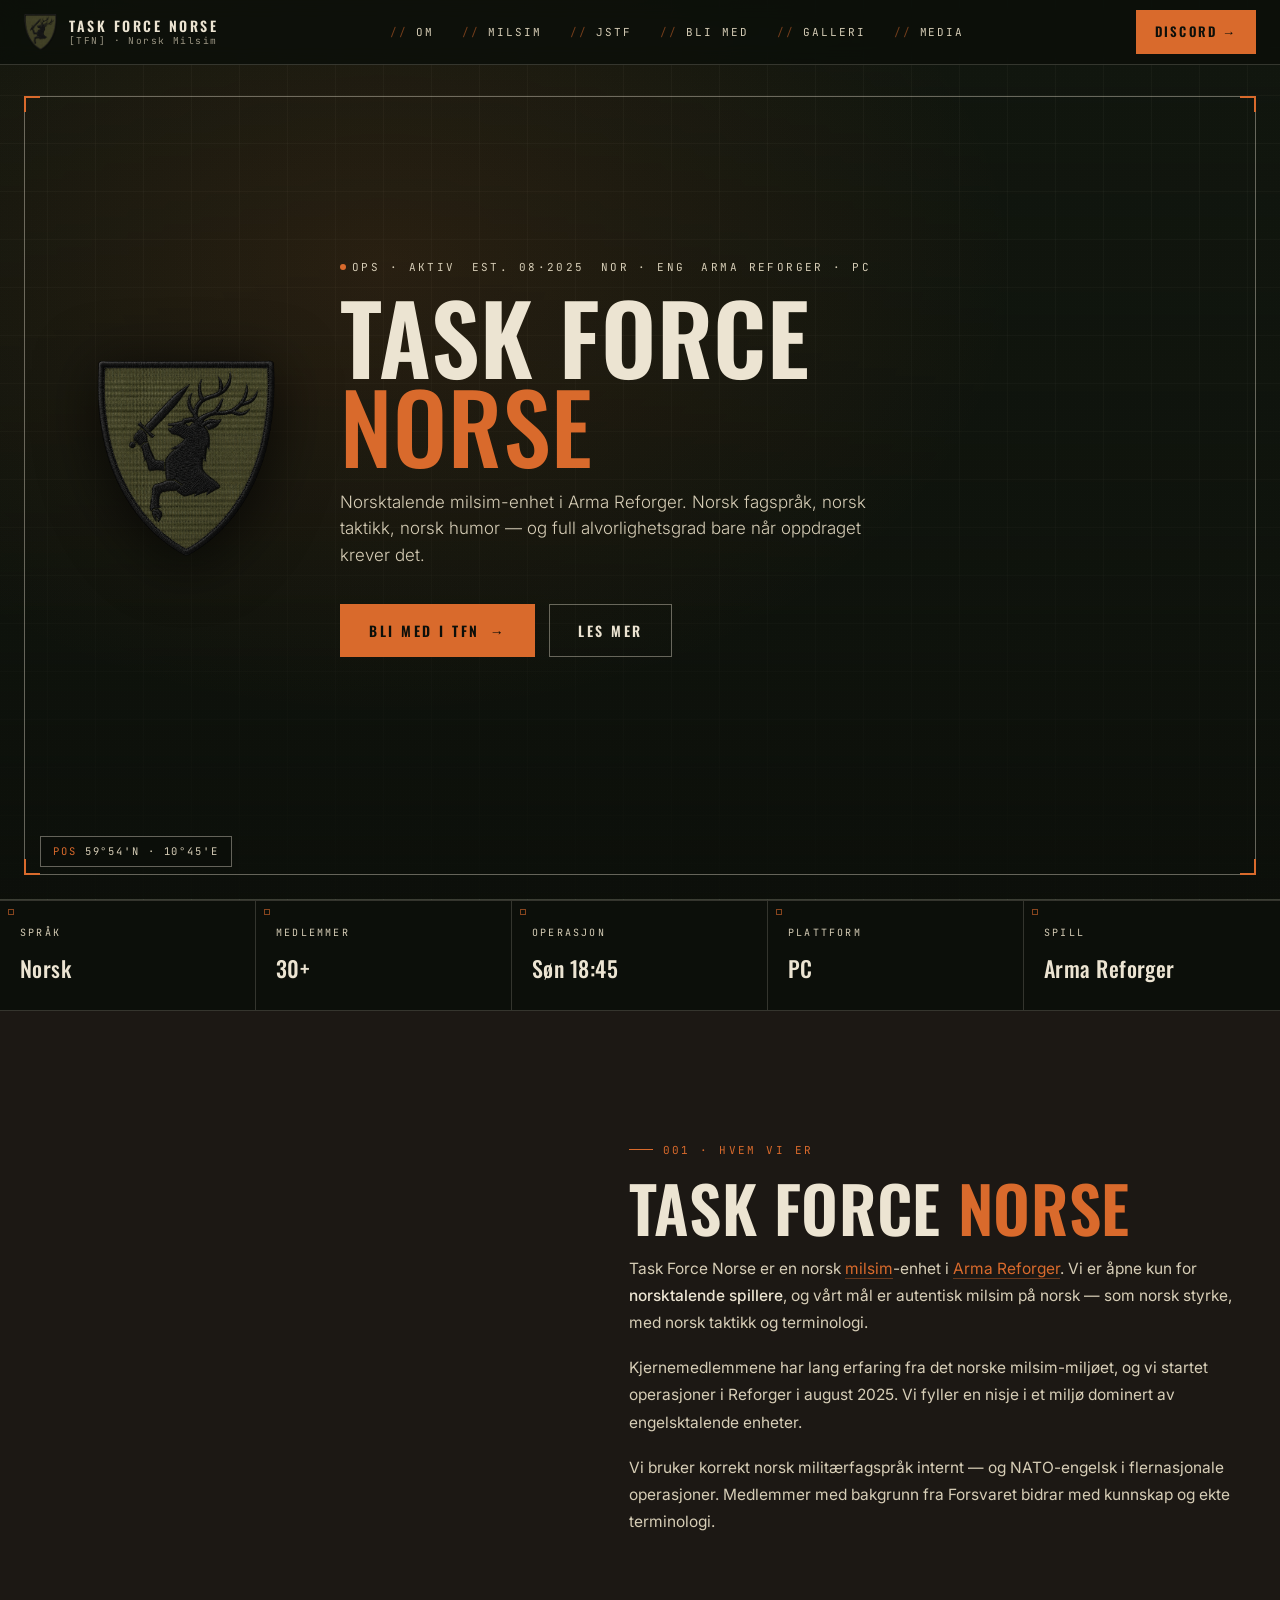
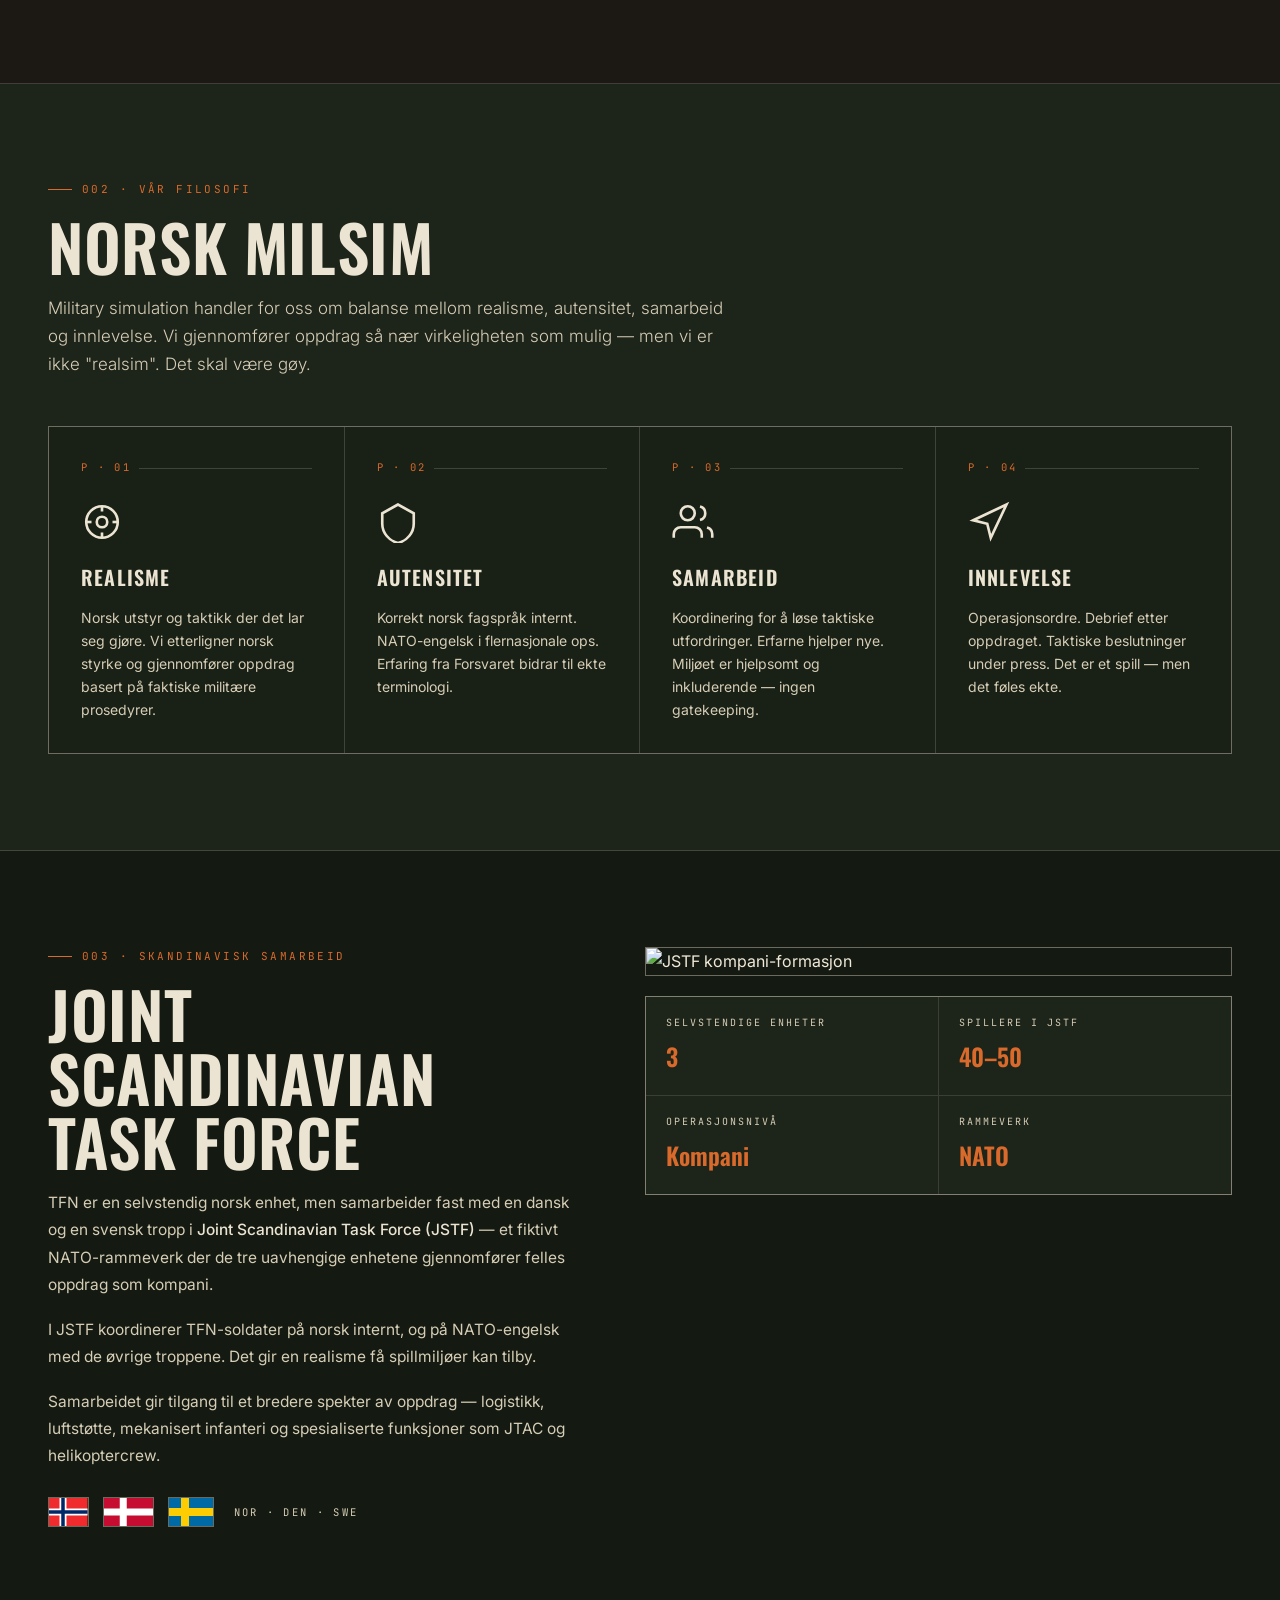
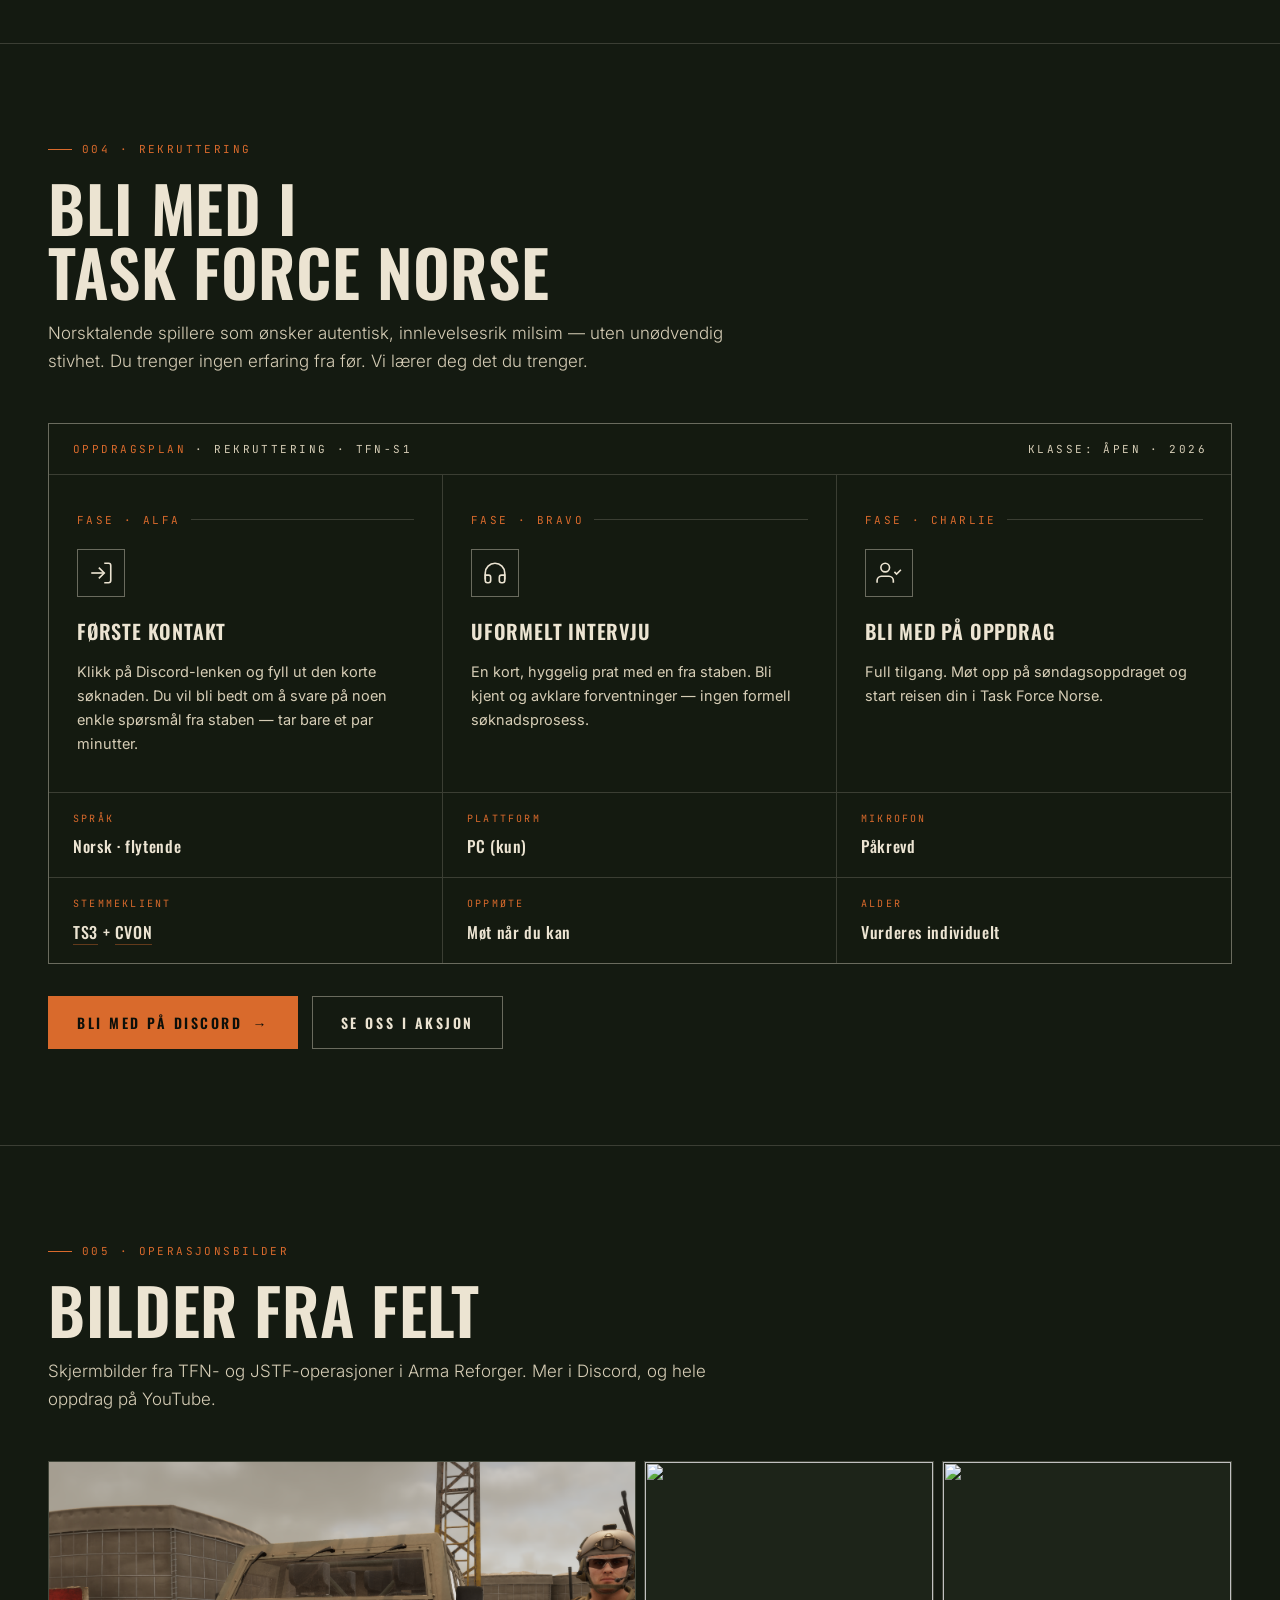
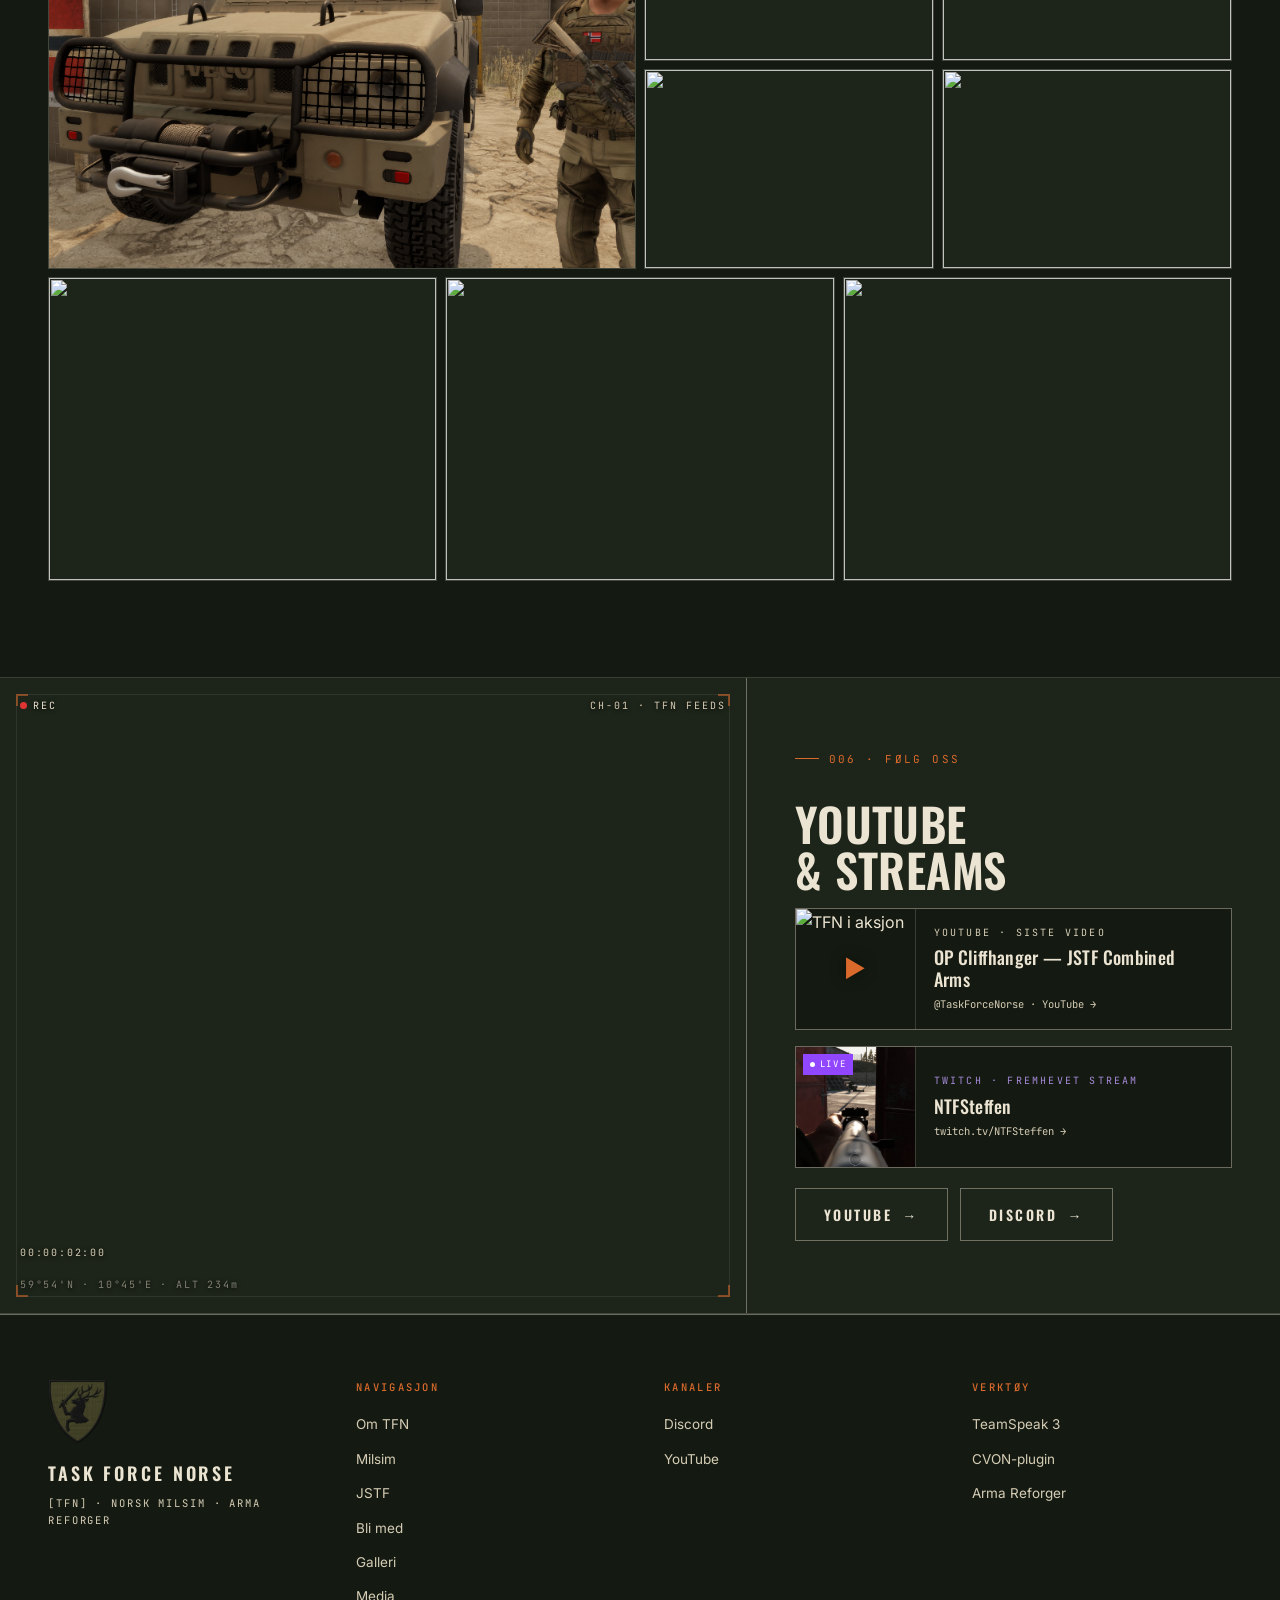
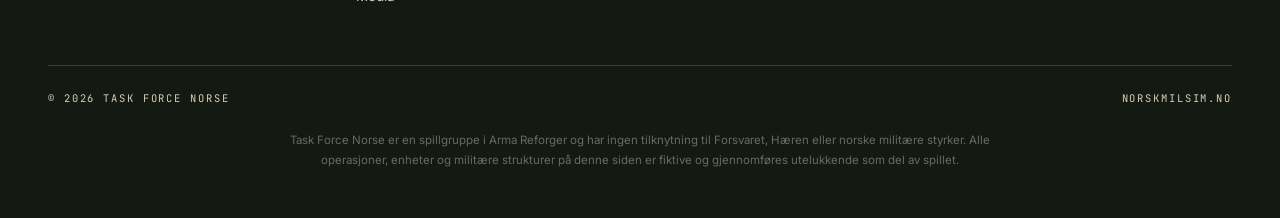
==== commit cb9182df: "V4: live-feed HUD, Twitch-kort, galleri-rettinger, fargeflyt - Media-seksjon: live-feed overlay på b" ====
--- a/v4.html
+++ b/v4.html
@@ -148,7 +148,7 @@
 .btn:hover .btn-arrow{transform:translateX(3px)}
 
 /* ── STATS STRIPE ── */
-.stripe{border-top:1px solid var(--rule);border-bottom:1px solid var(--rule);background:var(--green-2);padding:0}
+.stripe{border-top:1px solid var(--rule);border-bottom:1px solid var(--rule);background:var(--ink);padding:0}
 .stripe-inner{max-width:1280px;margin:0 auto;display:grid;grid-template-columns:repeat(5,1fr)}
 .stripe .cell{padding:24px 20px;border-right:1px solid var(--rule);position:relative}
 .stripe .cell:last-child{border-right:none}
@@ -168,8 +168,8 @@
 .lede{font-size:17px;color:var(--bone-2);max-width:680px;line-height:1.65;font-weight:300;margin-bottom:48px}
 
 /* ── OM TFN ── */
-#om{background:#141210;position:relative}
-#om::before{content:'';position:absolute;inset:0;background:url('assets/hero-convoy.png') center/cover no-repeat;opacity:.2;z-index:0;pointer-events:none}
+#om{background:#1c1814;position:relative;padding-top:130px;padding-bottom:130px}
+#om::before{content:'';position:absolute;inset:0;background:url('assets/hero-convoy.png') center/cover no-repeat;opacity:.25;z-index:0;pointer-events:none}
 #om>.wrap{position:relative;z-index:1}
 .om-grid{display:grid;grid-template-columns:1fr 1.15fr;gap:56px;align-items:center}
 .om-deco{min-height:280px}
@@ -179,7 +179,7 @@
 .om-text a:hover{border-color:var(--ember)}
 
 /* ── MILSIM ── */
-#milsim{background:var(--green-3)}
+#milsim{background:var(--green-2)}
 .pillars{display:grid;grid-template-columns:repeat(4,1fr);gap:0;margin-top:40px;border:1px solid var(--rule-strong);background:rgba(20,26,17,0.4)}
 .pillar{padding:32px;border-right:1px solid var(--rule);position:relative;transition:background .2s}
 .pillar:last-child{border-right:none}
@@ -192,7 +192,7 @@
 .pillar-text{font-size:14px;color:var(--bone-2);line-height:1.65}
 
 /* ── JSTF ── */
-#nordic{background:var(--green-2)}
+#nordic{background:var(--green-3)}
 .nordic-grid{display:grid;grid-template-columns:1fr 1.1fr;gap:64px;align-items:start}
 .nordic-text p{margin-bottom:18px;color:var(--bone-2);font-size:15.5px;line-height:1.75}
 .nordic-text strong{color:var(--bone);font-weight:500}
@@ -262,6 +262,19 @@
 .video-left{position:relative;overflow:hidden;border-right:1px solid var(--rule-strong)}
 .video-left video{width:100%;height:100%;object-fit:cover;opacity:.7}
 .video-left::after{content:'';position:absolute;inset:0;background:linear-gradient(to right,transparent 50%,var(--green-2));pointer-events:none}
+/* Live-feed HUD overlay */
+.vl-hud{position:absolute;inset:0;z-index:2;pointer-events:none}
+.vl-rec{position:absolute;top:20px;left:20px;font-family:'JetBrains Mono',monospace;font-size:10px;letter-spacing:.2em;color:var(--bone);display:flex;align-items:center;gap:6px;text-shadow:0 1px 4px rgba(0,0,0,.8)}
+.vl-rec .rec-dot{width:7px;height:7px;border-radius:50%;background:#e03434;flex-shrink:0;animation:pulse 1.4s ease-in-out infinite}
+.vl-ch{position:absolute;top:20px;right:20px;font-family:'JetBrains Mono',monospace;font-size:10px;letter-spacing:.2em;color:var(--bone-2);text-align:right;text-shadow:0 1px 4px rgba(0,0,0,.8)}
+.vl-tc{position:absolute;bottom:52px;left:20px;font-family:'JetBrains Mono',monospace;font-size:10px;letter-spacing:.18em;color:var(--bone-2);text-shadow:0 1px 4px rgba(0,0,0,.8)}
+.vl-pos{position:absolute;bottom:20px;left:20px;font-family:'JetBrains Mono',monospace;font-size:10px;letter-spacing:.18em;color:rgba(236,228,210,0.5);text-shadow:0 1px 4px rgba(0,0,0,.8)}
+.vl-corners{position:absolute;inset:16px;z-index:2;pointer-events:none;border:1px solid rgba(255,255,255,0.08)}
+.vl-corners::before,.vl-corners::after,.vl-corners>span::before,.vl-corners>span::after{content:'';position:absolute;width:12px;height:12px;border:2px solid rgba(217,106,44,.55)}
+.vl-corners::before{top:-1px;left:-1px;border-right:none;border-bottom:none}
+.vl-corners::after{top:-1px;right:-1px;border-left:none;border-bottom:none}
+.vl-corners>span::before{bottom:-1px;left:-1px;border-right:none;border-top:none}
+.vl-corners>span::after{bottom:-1px;right:-1px;border-left:none;border-top:none}
 .video-right{padding:72px 48px;display:flex;flex-direction:column;justify-content:center;gap:16px}
 .video-right .h2{font-size:clamp(28px,3.6vw,48px);margin-bottom:0}
 .video-right > p{color:var(--bone-2);font-size:15.5px;margin-bottom:12px;max-width:420px;line-height:1.65}
@@ -281,13 +294,20 @@
 .yt-body .k{font-family:'JetBrains Mono',monospace;font-size:10px;letter-spacing:.22em;color:var(--bone-2);text-transform:uppercase;margin-bottom:6px}
 .yt-body .t{font-family:'Oswald',sans-serif;font-size:18px;color:var(--bone);font-weight:500;letter-spacing:.02em;line-height:1.2;margin-bottom:6px}
 .yt-body .m{font-family:'JetBrains Mono',monospace;font-size:10.5px;color:var(--bone-2)}
-.tw-card{
-  border:1px solid var(--rule);background:rgba(20,26,17,0.4);
-  padding:18px 20px;display:flex;flex-direction:column;gap:10px;
-}
-.tw-card .k{font-family:'JetBrains Mono',monospace;font-size:10px;letter-spacing:.22em;color:#a78bdb;text-transform:uppercase}
-.tw-card p{color:var(--bone-2);font-size:14px;line-height:1.6;margin:0}
-.tw-card strong{color:var(--bone)}
+.tw-card-link{
+  border:1px solid var(--rule-strong);background:var(--green-3);
+  display:grid;grid-template-columns:120px 1fr;gap:0;align-items:stretch;
+  text-decoration:none;color:inherit;transition:border-color .2s;
+}
+.tw-card-link:hover{border-color:#9146ff}
+.tw-thumb{aspect-ratio:1;background:var(--green-3);position:relative;overflow:hidden;border-right:1px solid var(--rule)}
+.tw-thumb img{width:100%;height:100%;object-fit:cover}
+.tw-live-badge{
+  position:absolute;top:7px;left:7px;background:#9146ff;color:#fff;
+  font-family:'JetBrains Mono',monospace;font-size:9px;letter-spacing:.18em;
+  padding:3px 7px;display:inline-flex;align-items:center;gap:5px;
+}
+.tw-live-badge::before{content:'';width:5px;height:5px;border-radius:50%;background:#fff;animation:pulse 1.4s ease-in-out infinite;flex-shrink:0}
 .media-btns{display:flex;gap:12px;flex-wrap:wrap;margin-top:4px}
 
 /* ── TWITCH ── */
@@ -579,14 +599,14 @@
       <p class="lede">Skjermbilder fra TFN- og JSTF-operasjoner i Arma Reforger. Mer i Discord, og hele oppdrag på YouTube.</p>
     </div>
     <div class="gallery-grid reveal">
-      <a class="tile t-a" href="assets/gallery/g05.png" target="_blank" rel="noopener"><img src="assets/gallery/g05.png" alt="" loading="lazy"><div class="tile-meta"><span>OP Cliffhanger 2 · Wadi-kryssing</span><span class="x">2026·02·15</span></div></a>
-      <a class="tile t-b" href="assets/gallery/g11.png" target="_blank" rel="noopener"><img src="assets/gallery/g11.png" alt="" loading="lazy"><div class="tile-meta"><span>JTAC · Luftkontroll</span><span class="x">2026·02·22</span></div></a>
-      <a class="tile t-c" href="assets/gallery/g03.png" target="_blank" rel="noopener"><img src="assets/gallery/g03.png" alt="" loading="lazy"><div class="tile-meta"><span>JSTF · Kompani-formasjon</span><span class="x">2026·03·08</span></div></a>
-      <a class="tile t-d" href="assets/gallery/g08.png" target="_blank" rel="noopener"><img src="assets/gallery/g08.png" alt="" loading="lazy"><div class="tile-meta"><span>OP Broken Hammer 3 · Stridskontakt</span><span class="x">2026·03·27</span></div></a>
-      <a class="tile t-e" href="assets/gallery/g12.png" target="_blank" rel="noopener"><img src="assets/gallery/g12.png" alt="" loading="lazy"><div class="tile-meta"><span>Logistikk · Forsyningslinje</span><span class="x">2026·03·08</span></div></a>
-      <a class="tile t-f" href="assets/gallery/g01.png" target="_blank" rel="noopener"><img src="assets/gallery/g01.png" alt="" loading="lazy"><div class="tile-meta"><span>OP Cliffhanger 1 · Urban breach</span><span class="x">2026·02·22</span></div></a>
-      <a class="tile t-g" href="assets/gallery/g04.png" target="_blank" rel="noopener"><img src="assets/gallery/g04.png" alt="" loading="lazy"><div class="tile-meta"><span>Rekognosering · Skogsposisjon</span><span class="x">2026·01·27</span></div></a>
-      <a class="tile t-h" href="assets/gallery/g02.png" target="_blank" rel="noopener"><img src="assets/gallery/g02.png" alt="" loading="lazy"><div class="tile-meta"><span>Convoy Alpha · Desert approach</span><span class="x">2026·02·01</span></div></a>
+      <a class="tile t-a" href="assets/gallery/bef8y3tqx6eg1.png" target="_blank" rel="noopener"><img src="assets/gallery/bef8y3tqx6eg1.png" alt="" loading="lazy"><div class="tile-meta"><span>Norsk soldat · Ørken-deployering</span><span class="x">2026·02·08</span></div></a>
+      <a class="tile t-b" href="assets/gallery/g11.png" target="_blank" rel="noopener"><img src="assets/gallery/g11.png" alt="" loading="lazy"><div class="tile-meta"><span>Mekanisert · Konvoi-klargjøring</span><span class="x">2026·02·08</span></div></a>
+      <a class="tile t-c" href="assets/gallery/g03.png" target="_blank" rel="noopener"><img src="assets/gallery/g03.png" alt="" loading="lazy"><div class="tile-meta"><span>Rekognosering · Skogsposisjon</span><span class="x">2026·03·08</span></div></a>
+      <a class="tile t-d" href="assets/gallery/g08.png" target="_blank" rel="noopener"><img src="assets/gallery/g08.png" alt="" loading="lazy"><div class="tile-meta"><span>JSTF · Kompani-formasjon</span><span class="x">2026·03·19</span></div></a>
+      <a class="tile t-e" href="assets/gallery/g12.png" target="_blank" rel="noopener"><img src="assets/gallery/g12.png" alt="" loading="lazy"><div class="tile-meta"><span>Mekanisert · Framrykk</span><span class="x">2026·03·08</span></div></a>
+      <a class="tile t-f" href="assets/gallery/g01.png" target="_blank" rel="noopener"><img src="assets/gallery/g01.png" alt="" loading="lazy"><div class="tile-meta"><span>CQB · Byoperasjon</span><span class="x">2026·02·22</span></div></a>
+      <a class="tile t-g" href="assets/gallery/g04.png" target="_blank" rel="noopener"><img src="assets/gallery/g04.png" alt="" loading="lazy"><div class="tile-meta"><span>Wadi-kryssing · Kjøretøy</span><span class="x">2026·02·15</span></div></a>
+      <a class="tile t-h" href="assets/gallery/g02.png" target="_blank" rel="noopener"><img src="assets/gallery/g02.png" alt="" loading="lazy"><div class="tile-meta"><span>Stridskontakt · Ørken</span><span class="x">2026·02·01</span></div></a>
     </div>
   </div>
 </section>
@@ -606,22 +626,36 @@
       <video autoplay muted loop playsinline>
         <source src="assets/background-web.mp4" type="video/mp4">
       </video>
+      <div class="vl-hud">
+        <div class="vl-rec"><span class="rec-dot"></span>REC</div>
+        <div class="vl-ch">CH-01 · TFN FEEDS</div>
+        <div class="vl-tc" id="vl-tc">00:00:00:00</div>
+        <div class="vl-pos">59°54'N · 10°45'E · ALT 234m</div>
+      </div>
+      <div class="vl-corners"><span></span></div>
     </div>
     <div class="video-right">
       <div class="eyebrow">006 · Følg oss</div>
       <h2 class="h2">YouTube<br>& Streams</h2>
       <a class="yt-card" href="https://www.youtube.com/@TaskForceNorse" target="_blank" rel="noopener">
-        <div class="yt-thumb"><img src="assets/gallery/g05.png" alt="TFN i aksjon"></div>
+        <div class="yt-thumb"><img src="assets/yt-thumbnail.png" alt="TFN i aksjon"></div>
         <div class="yt-body">
           <div class="k">YouTube · Siste video</div>
           <div class="t">OP Cliffhanger — JSTF Combined Arms</div>
           <div class="m">@TaskForceNorse · YouTube →</div>
         </div>
       </a>
-      <div class="tw-card">
-        <div class="k">Twitch · Medlemsstreams</div>
-        <p>Enkeltmedlemmer i TFN streamer live fra operasjoner. Sjekk <strong>#streams</strong> på Discord for å se hvem som er live akkurat nå.</p>
-      </div>
+      <a class="tw-card-link" href="https://www.twitch.tv/NTFSteffen" target="_blank" rel="noopener">
+        <div class="tw-thumb">
+          <img src="assets/tw-thumbnail.jpg" alt="NTFSteffen stream">
+          <div class="tw-live-badge">LIVE</div>
+        </div>
+        <div class="yt-body">
+          <div class="k" style="color:#a78bdb">Twitch · Fremhevet stream</div>
+          <div class="t">NTFSteffen</div>
+          <div class="m">twitch.tv/NTFSteffen →</div>
+        </div>
+      </a>
       <div class="media-btns">
         <a class="btn btn-ghost" href="https://www.youtube.com/@TaskForceNorse" target="_blank" rel="noopener">YouTube <span class="btn-arrow">→</span></a>
         <a class="btn btn-ghost" href="https://discord.gg/r8m6QrFmMj" target="_blank" rel="noopener">Discord <span class="btn-arrow">→</span></a>
@@ -702,6 +736,19 @@
   if (y < window.innerHeight && heroVid)
     heroVid.style.transform = `translateY(${y * 0.3}px) scale(1.05)`;
 }, { passive: true });
+
+// ── LIVE TIMECODE ────────────────────────────────────────────
+const tcEl = document.getElementById('vl-tc');
+if (tcEl) {
+  let s = 0;
+  setInterval(() => {
+    s++;
+    const hh = String(Math.floor(s / 3600)).padStart(2, '0');
+    const mm = String(Math.floor(s % 3600 / 60)).padStart(2, '0');
+    const ss = String(s % 60).padStart(2, '0');
+    tcEl.textContent = `${hh}:${mm}:${ss}:00`;
+  }, 1000);
+}
 
 // ── AKTIV NAV-LENKE ──────────────────────────────────────────
 const sections = document.querySelectorAll('section[id], div[id="twitch-section"]');
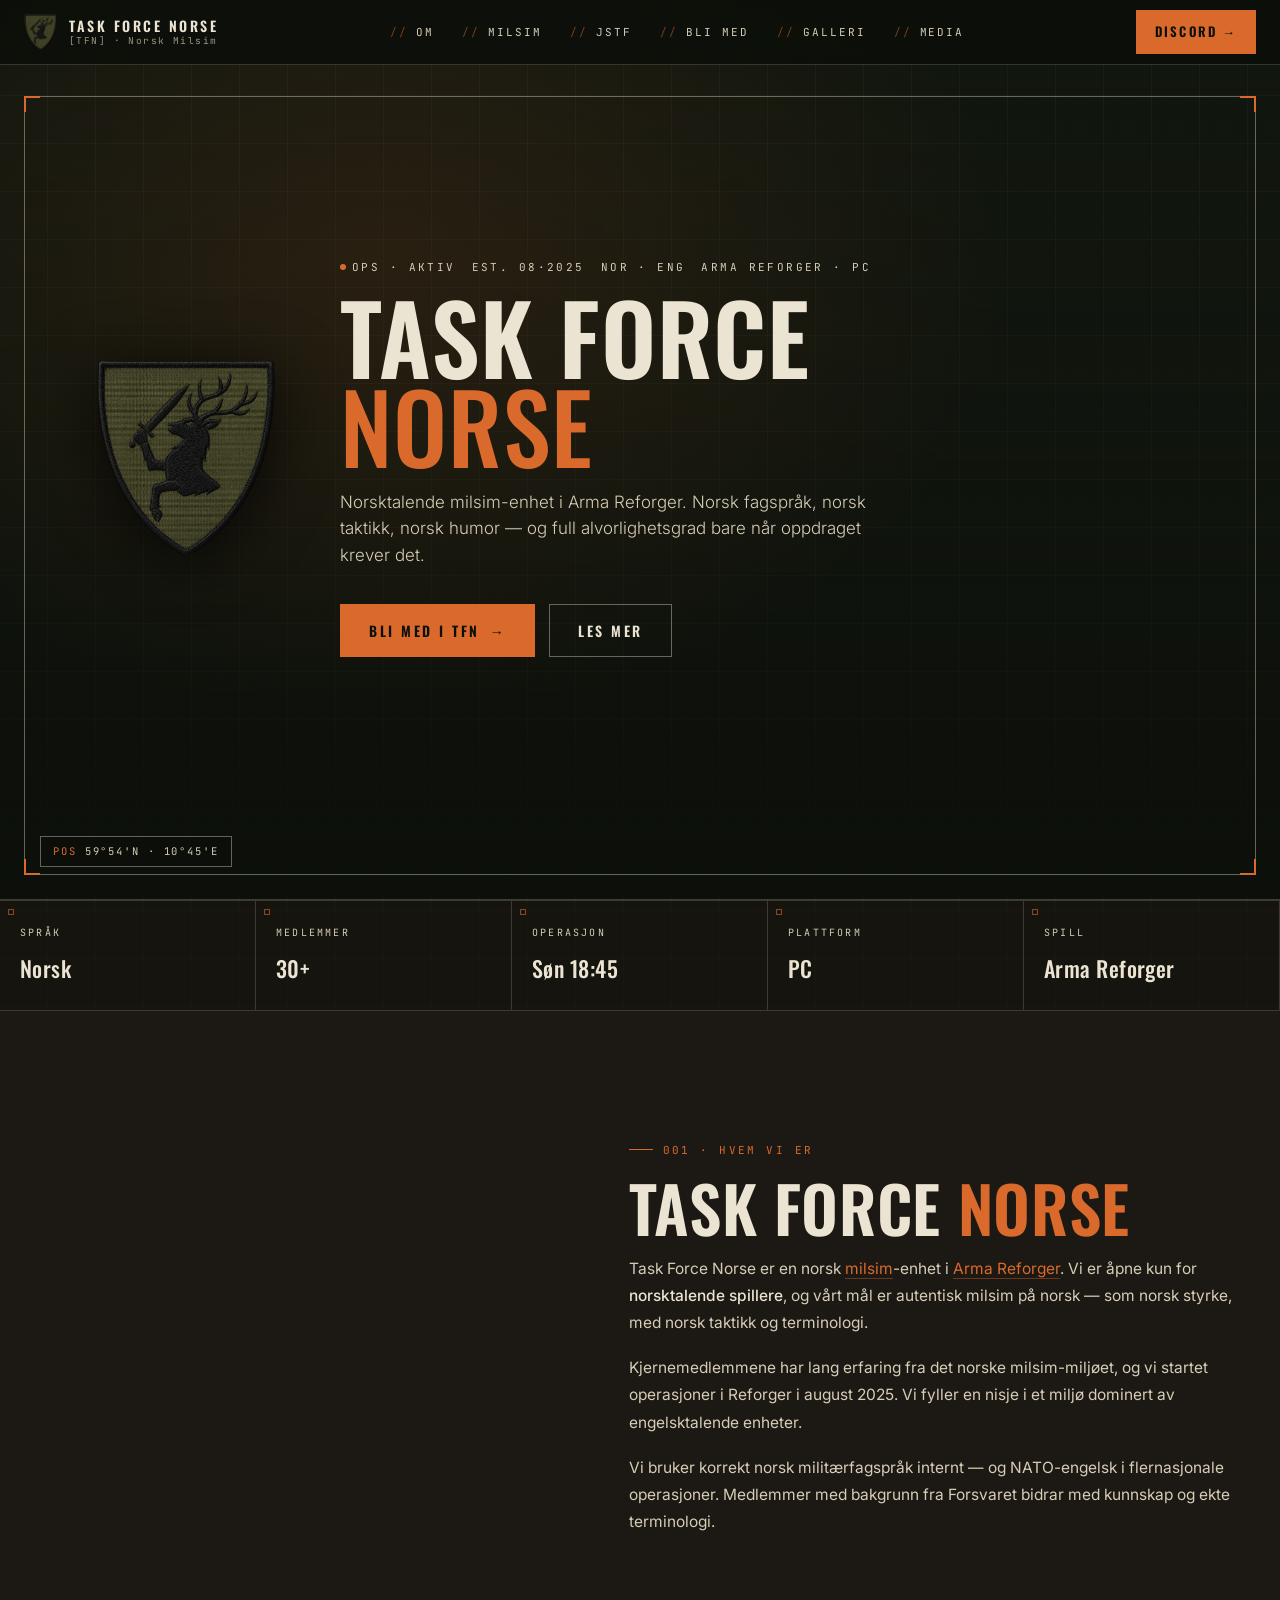
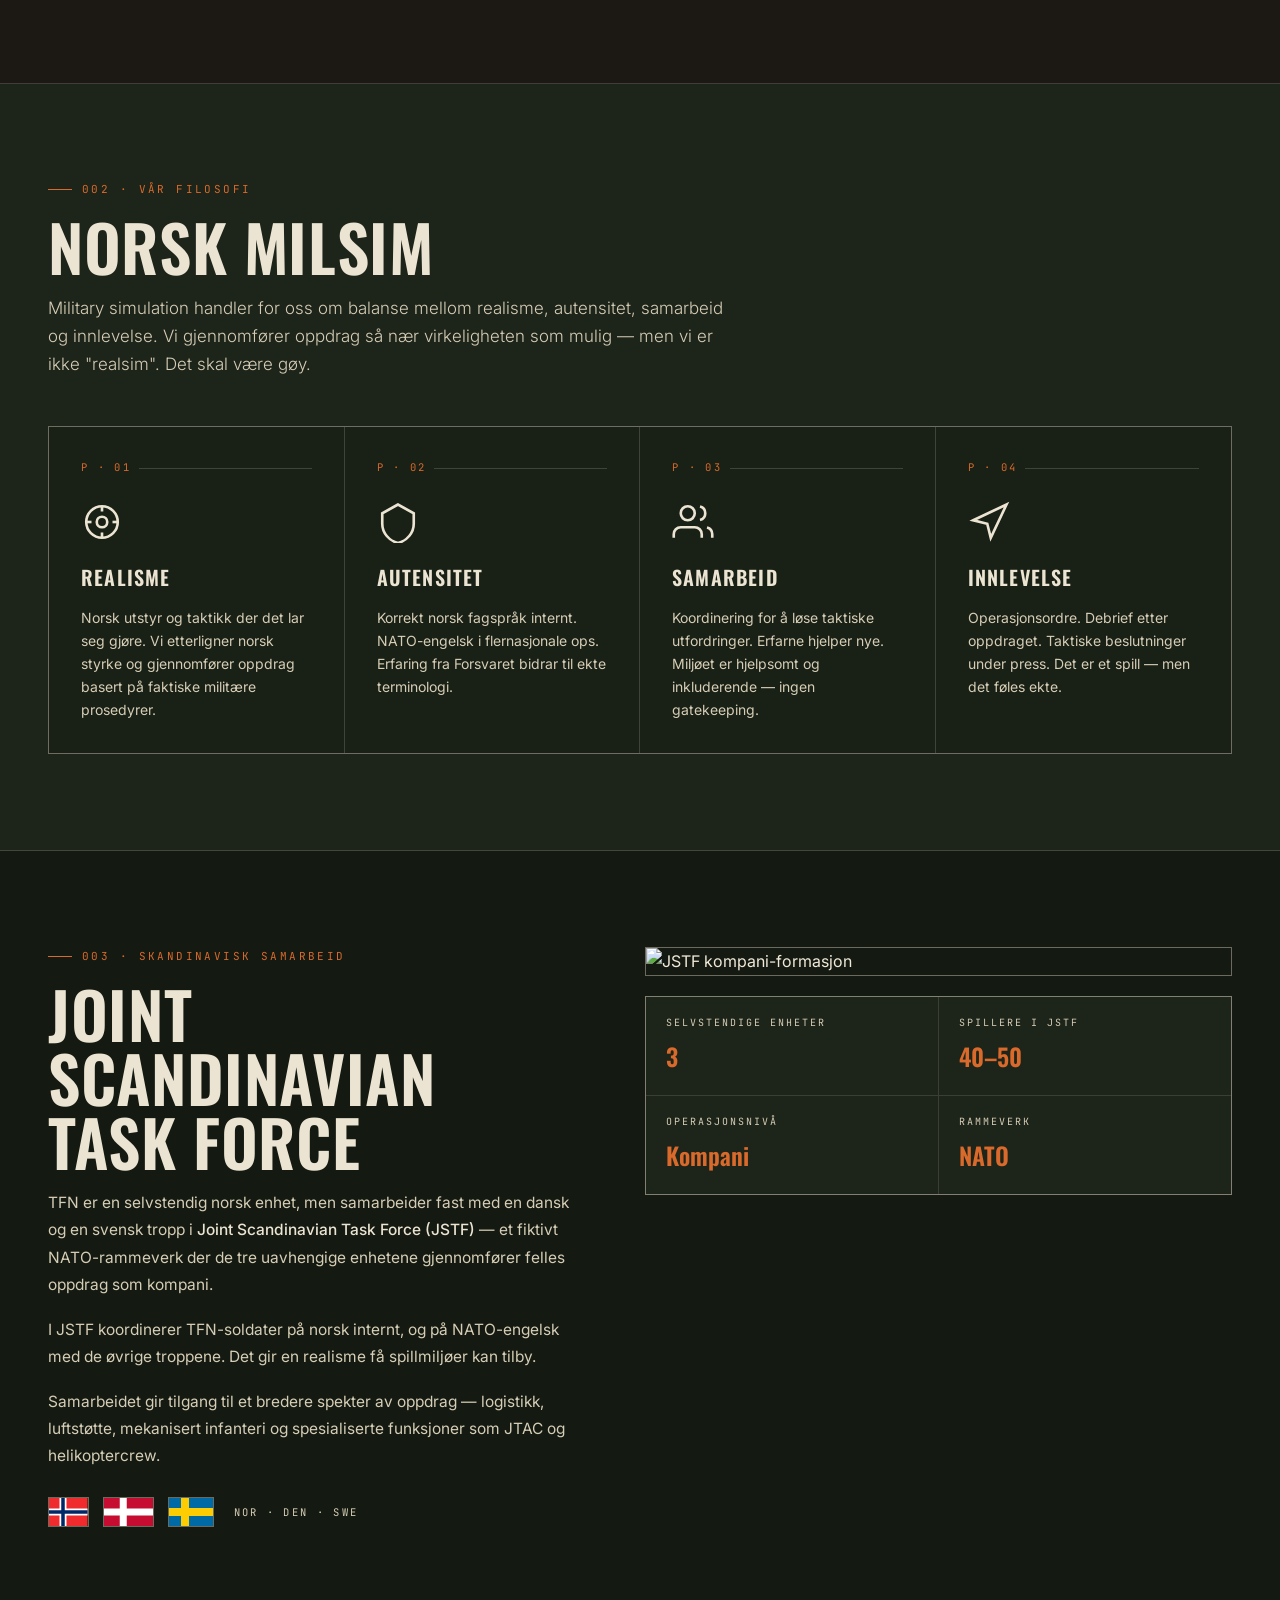
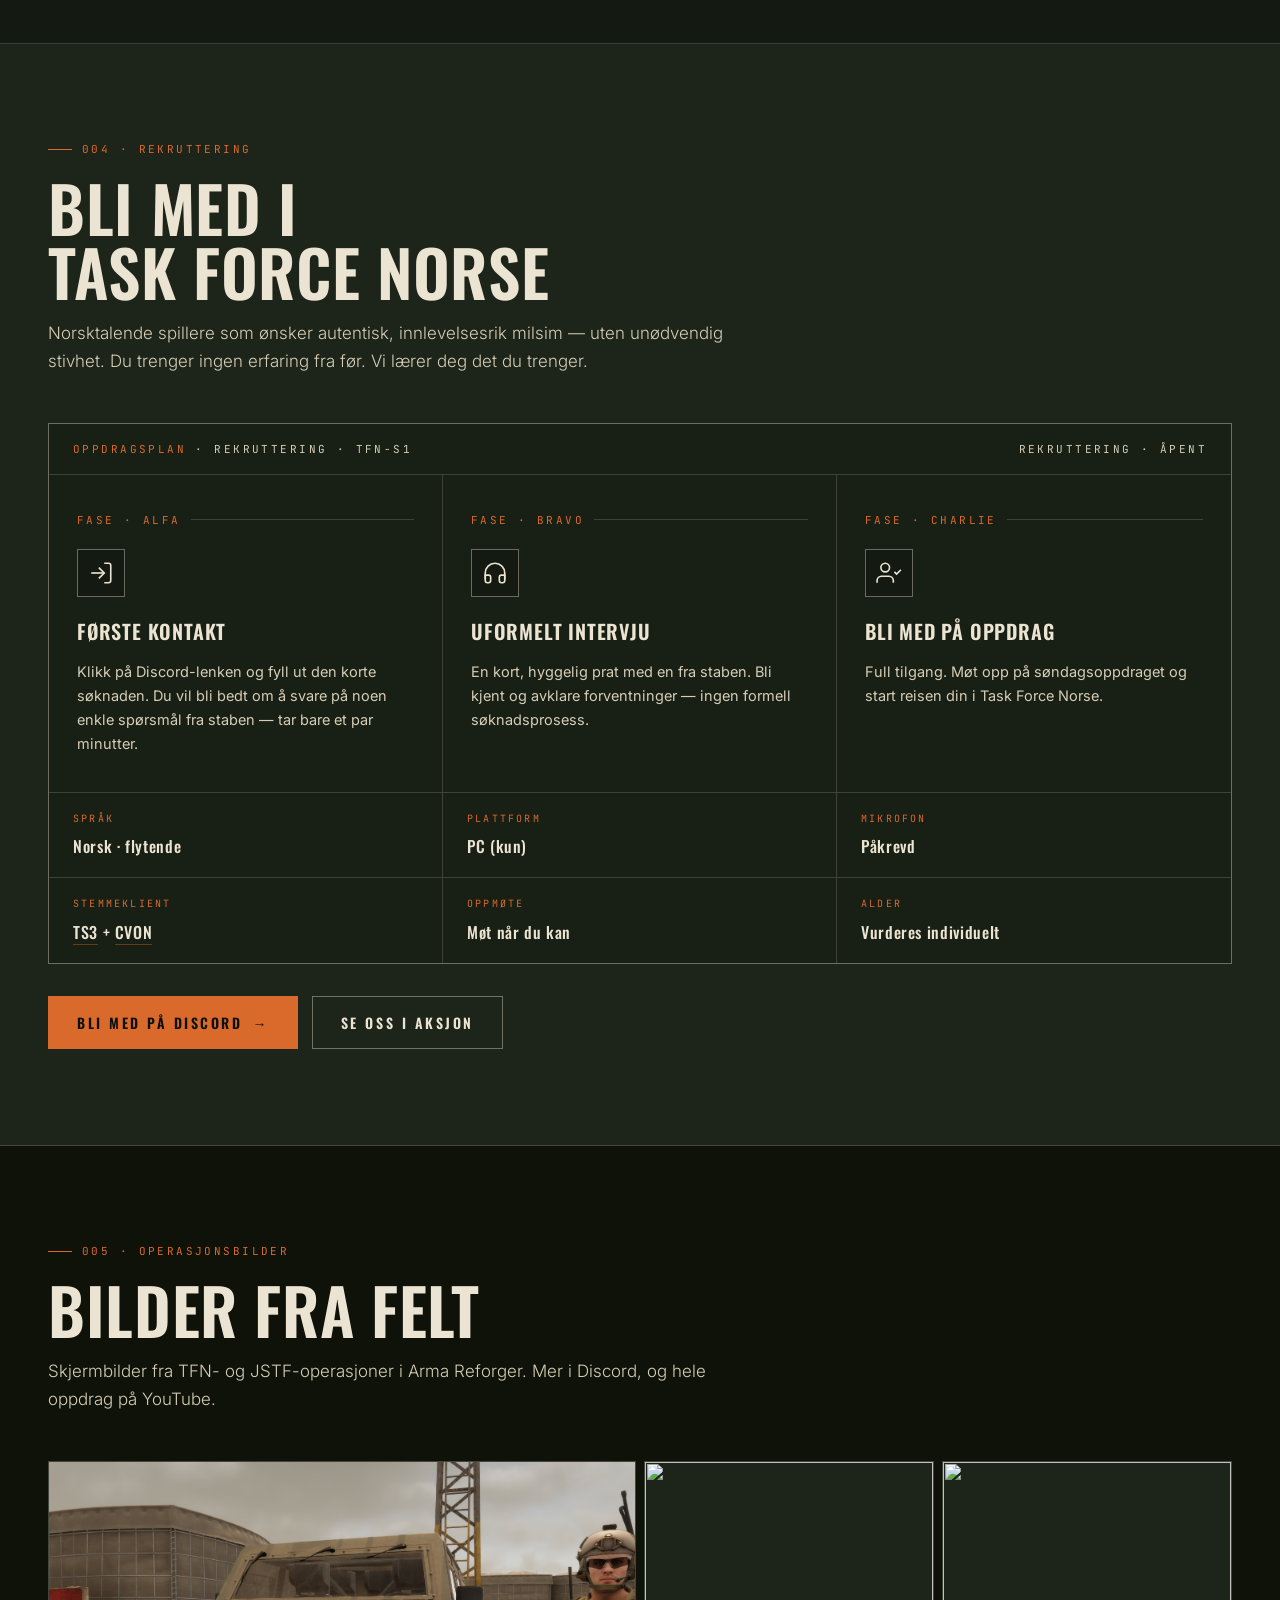
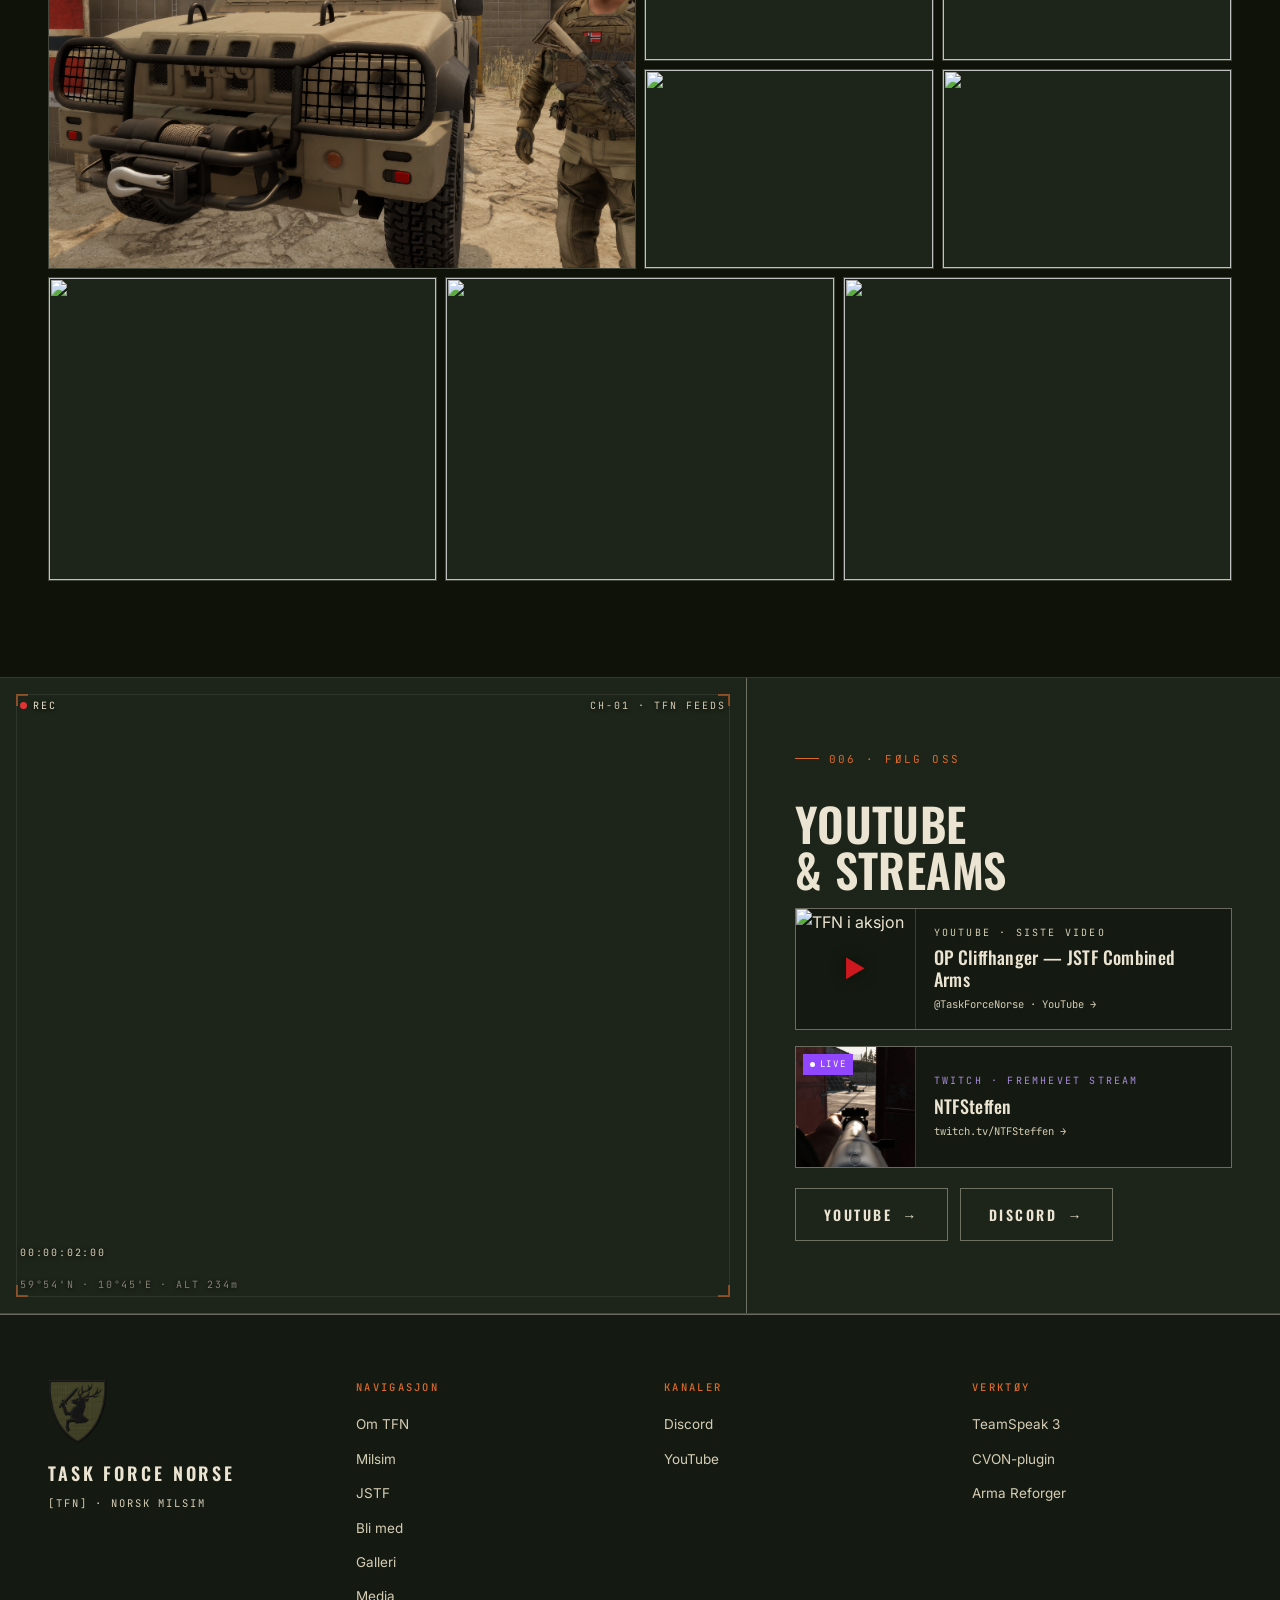
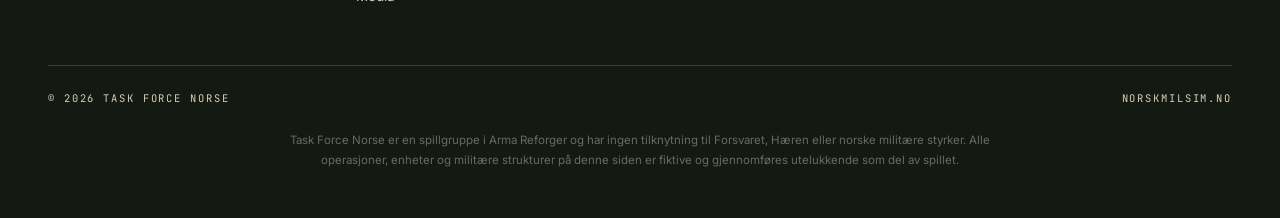
==== commit 164145df: "V4: stripe gjennomsiktig, seksjonsfarger, YouTube-rød, detaljer - Stats-stripe: gjennomsiktig med co" ====
--- a/v4.html
+++ b/v4.html
@@ -148,10 +148,10 @@
 .btn:hover .btn-arrow{transform:translateX(3px)}
 
 /* ── STATS STRIPE ── */
-.stripe{border-top:1px solid var(--rule);border-bottom:1px solid var(--rule);background:var(--ink);padding:0}
-.stripe-inner{max-width:1280px;margin:0 auto;display:grid;grid-template-columns:repeat(5,1fr)}
+.stripe{border-top:1px solid var(--rule);border-bottom:1px solid var(--rule);background:rgba(22,20,16,0.78);padding:0;position:relative}
+.stripe::before{content:'';position:absolute;inset:0;background:url('assets/hero-convoy.png') center/cover no-repeat;background-attachment:fixed;opacity:.22;pointer-events:none}
+.stripe-inner{max-width:1280px;margin:0 auto;display:grid;grid-template-columns:repeat(5,1fr);position:relative;z-index:1}
 .stripe .cell{padding:24px 20px;border-right:1px solid var(--rule);position:relative}
-.stripe .cell:last-child{border-right:none}
 .stripe .k{font-family:'JetBrains Mono',monospace;font-size:10px;letter-spacing:.22em;text-transform:uppercase;color:var(--bone-2);margin-bottom:8px}
 .stripe .v{font-family:'Oswald',sans-serif;font-weight:500;font-size:22px;color:var(--bone);letter-spacing:.02em}
 .stripe .cell::before{content:'';position:absolute;top:8px;left:8px;width:6px;height:6px;border:1px solid var(--ember);opacity:.6}
@@ -169,7 +169,7 @@
 
 /* ── OM TFN ── */
 #om{background:#1c1814;position:relative;padding-top:130px;padding-bottom:130px}
-#om::before{content:'';position:absolute;inset:0;background:url('assets/hero-convoy.png') center/cover no-repeat;opacity:.25;z-index:0;pointer-events:none}
+#om::before{content:'';position:absolute;inset:0;background:url('assets/hero-convoy.png') center/cover no-repeat;background-attachment:fixed;opacity:.25;z-index:0;pointer-events:none}
 #om>.wrap{position:relative;z-index:1}
 .om-grid{display:grid;grid-template-columns:1fr 1.15fr;gap:56px;align-items:center}
 .om-deco{min-height:280px}
@@ -193,6 +193,7 @@
 
 /* ── JSTF ── */
 #nordic{background:var(--green-3)}
+
 .nordic-grid{display:grid;grid-template-columns:1fr 1.1fr;gap:64px;align-items:start}
 .nordic-text p{margin-bottom:18px;color:var(--bone-2);font-size:15.5px;line-height:1.75}
 .nordic-text strong{color:var(--bone);font-weight:500}
@@ -209,7 +210,7 @@
 .nordic-stat .v{font-family:'Oswald',sans-serif;font-size:24px;color:var(--ember);font-weight:600}
 
 /* ── REKRUTTERING ── */
-#bli-med{background:var(--green-3)}
+#bli-med{background:var(--green-2)}
 .opord{border:1px solid var(--rule-strong);background:rgba(20,26,17,0.5);margin-top:40px}
 .opord-head{
   display:grid;grid-template-columns:1fr auto;gap:16px;
@@ -237,7 +238,7 @@
 .cta-row{display:flex;gap:14px;margin-top:32px;flex-wrap:wrap}
 
 /* ── GALLERI ── */
-#gallery{background:var(--green-3)}
+#gallery{background:#0e1209}
 .gallery-grid{
   display:grid;grid-template-columns:repeat(12,1fr);grid-auto-rows:96px;gap:8px;margin-top:32px;
 }
@@ -283,12 +284,12 @@
   display:grid;grid-template-columns:120px 1fr;gap:0;align-items:stretch;
   text-decoration:none;color:inherit;transition:border-color .2s;
 }
-.yt-card:hover{border-color:var(--ember)}
+.yt-card:hover{border-color:#cc181e}
 .yt-thumb{aspect-ratio:1;background:var(--green-3);position:relative;overflow:hidden;border-right:1px solid var(--rule)}
 .yt-thumb img{width:100%;height:100%;object-fit:cover}
 .yt-thumb::after{
   content:'▶';position:absolute;inset:0;display:flex;align-items:center;justify-content:center;
-  color:var(--ember);font-size:24px;text-shadow:0 0 14px rgba(0,0,0,.6);
+  color:#cc181e;font-size:24px;text-shadow:0 0 14px rgba(0,0,0,.6);
 }
 .yt-body{padding:14px 18px;display:flex;flex-direction:column;justify-content:center}
 .yt-body .k{font-family:'JetBrains Mono',monospace;font-size:10px;letter-spacing:.22em;color:var(--bone-2);text-transform:uppercase;margin-bottom:6px}
@@ -549,7 +550,7 @@
     <div class="opord reveal">
       <div class="opord-head">
         <div><span class="l">OPPDRAGSPLAN</span> · REKRUTTERING · TFN-S1</div>
-        <div>KLASSE: ÅPEN · 2026</div>
+        <div>REKRUTTERING · ÅPENT</div>
       </div>
       <div class="opord-body">
         <div class="phases">
@@ -670,7 +671,7 @@
     <div class="foot-brand">
       <img src="assets/logo-patch.png" alt="TFN">
       <div class="name">Task Force Norse</div>
-      <div class="sub">[TFN] · Norsk Milsim · Arma Reforger</div>
+      <div class="sub">[TFN] · Norsk Milsim</div>
     </div>
     <div class="foot-col">
       <h4>Navigasjon</h4>
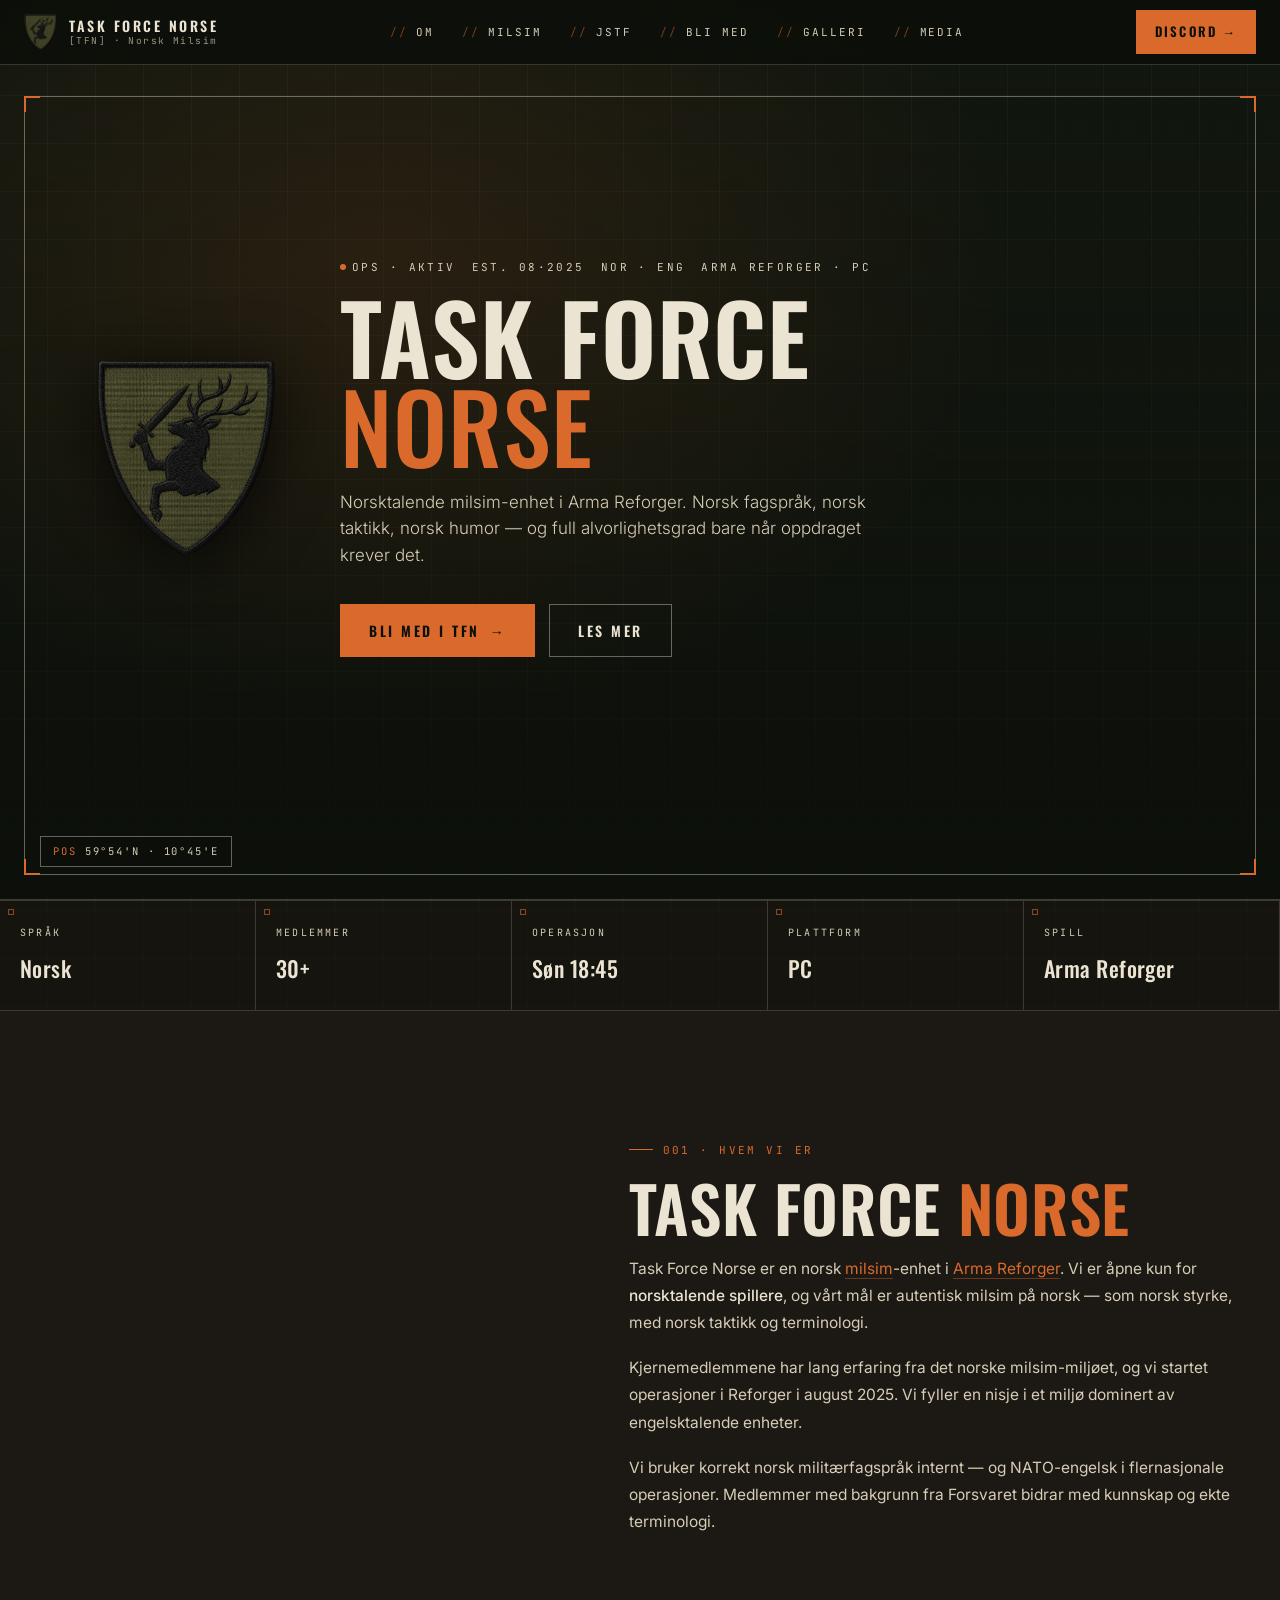
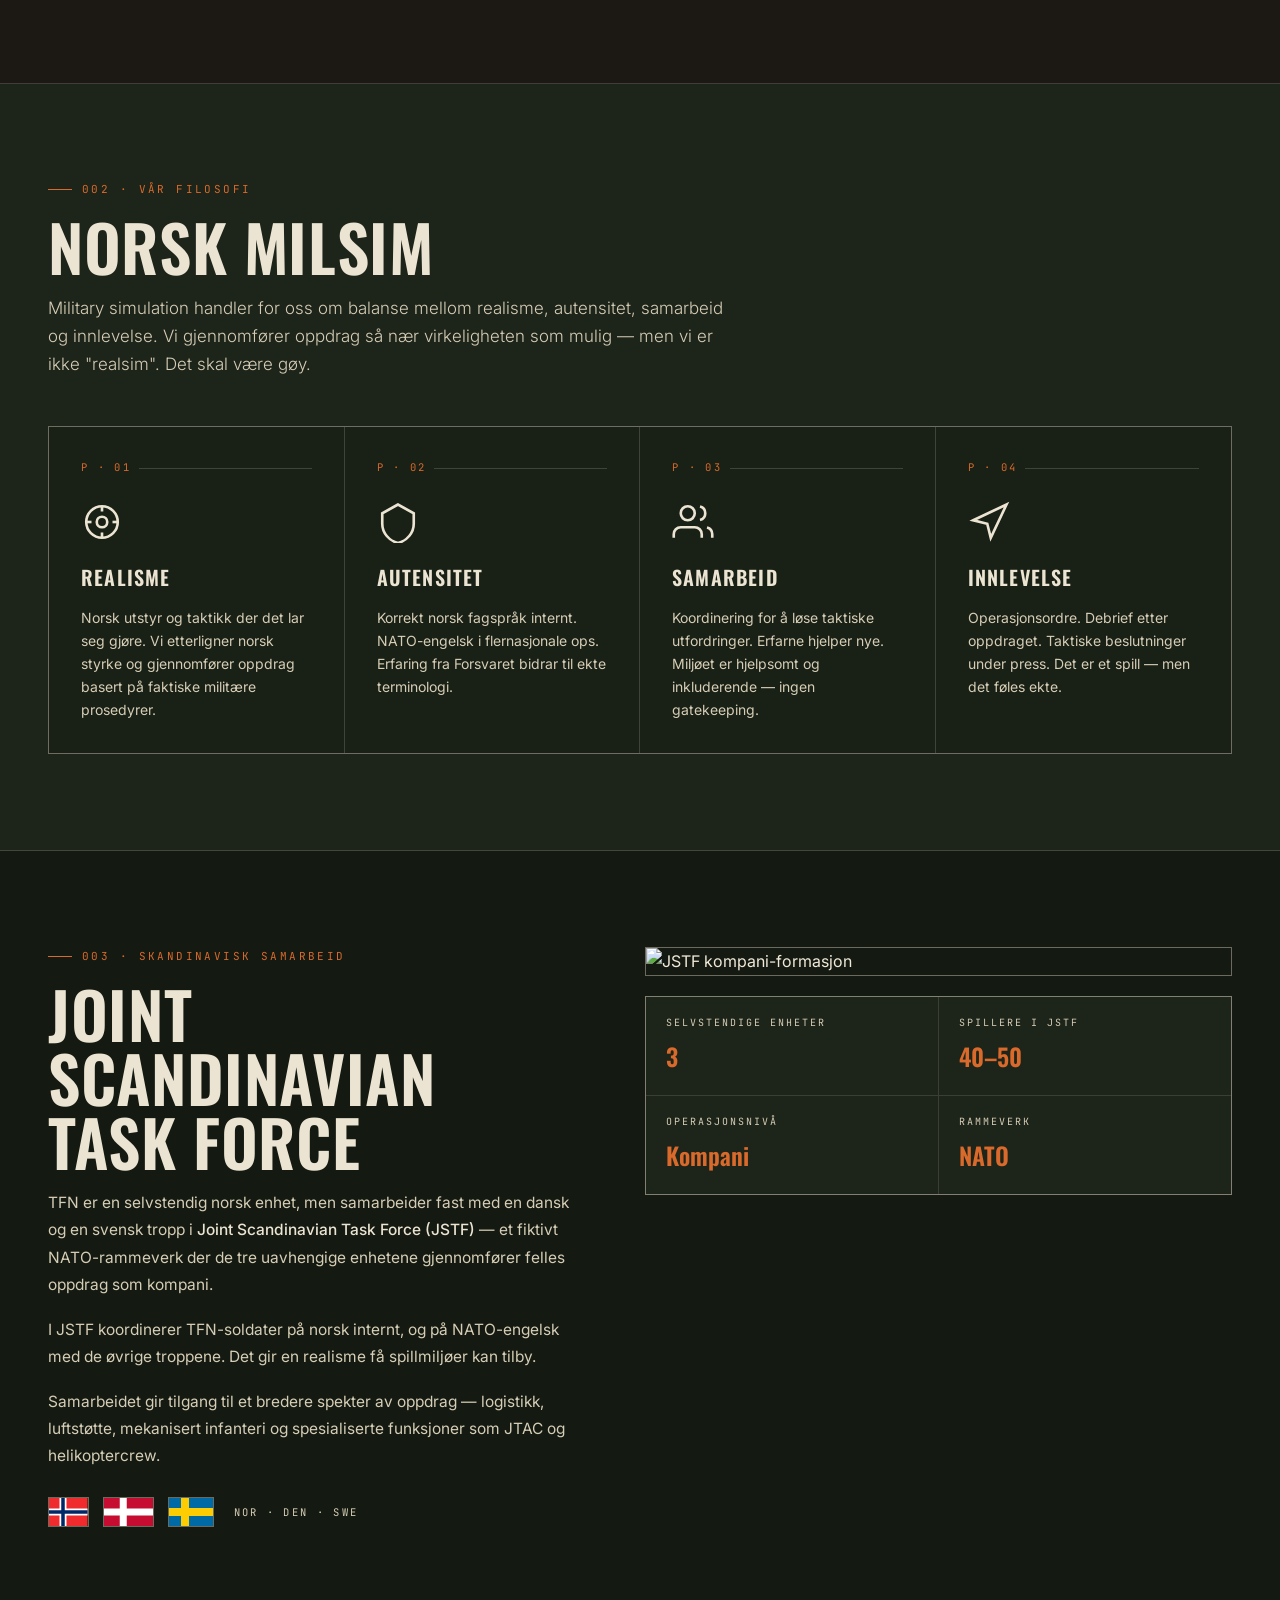
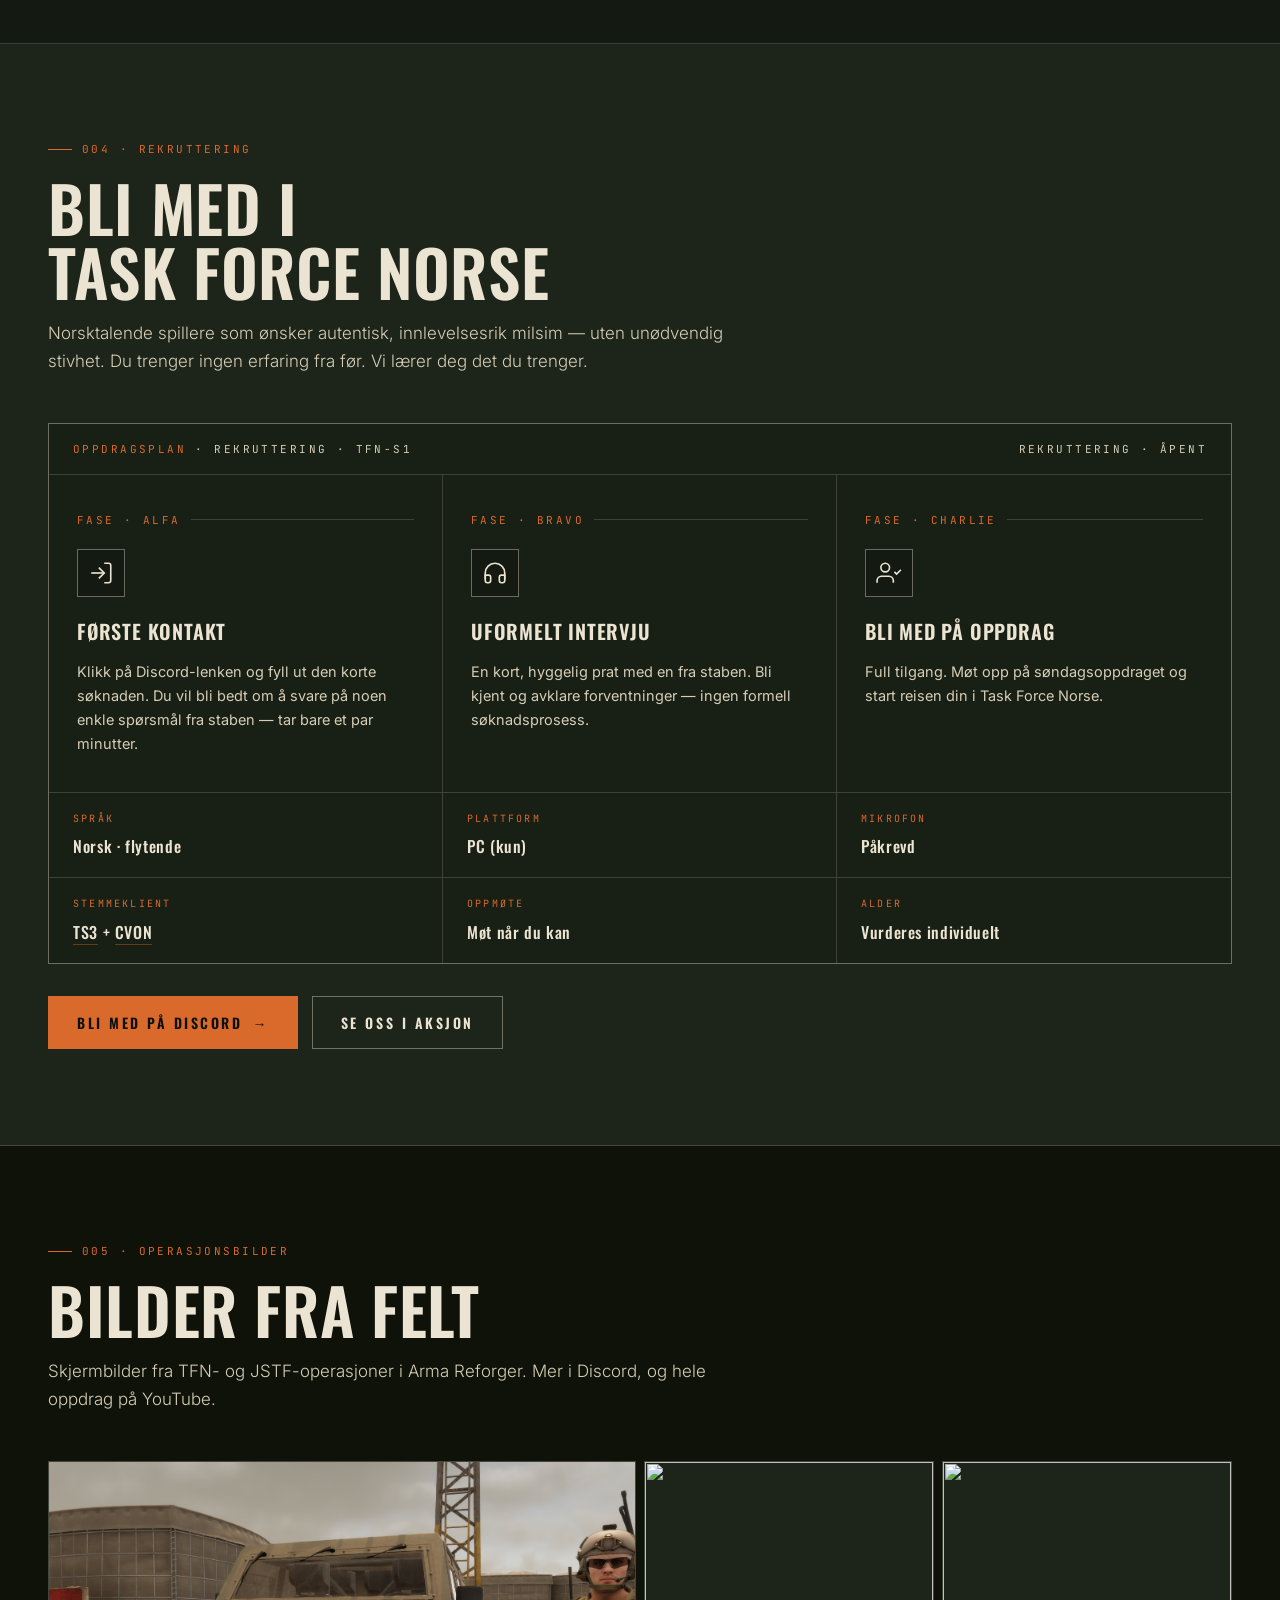
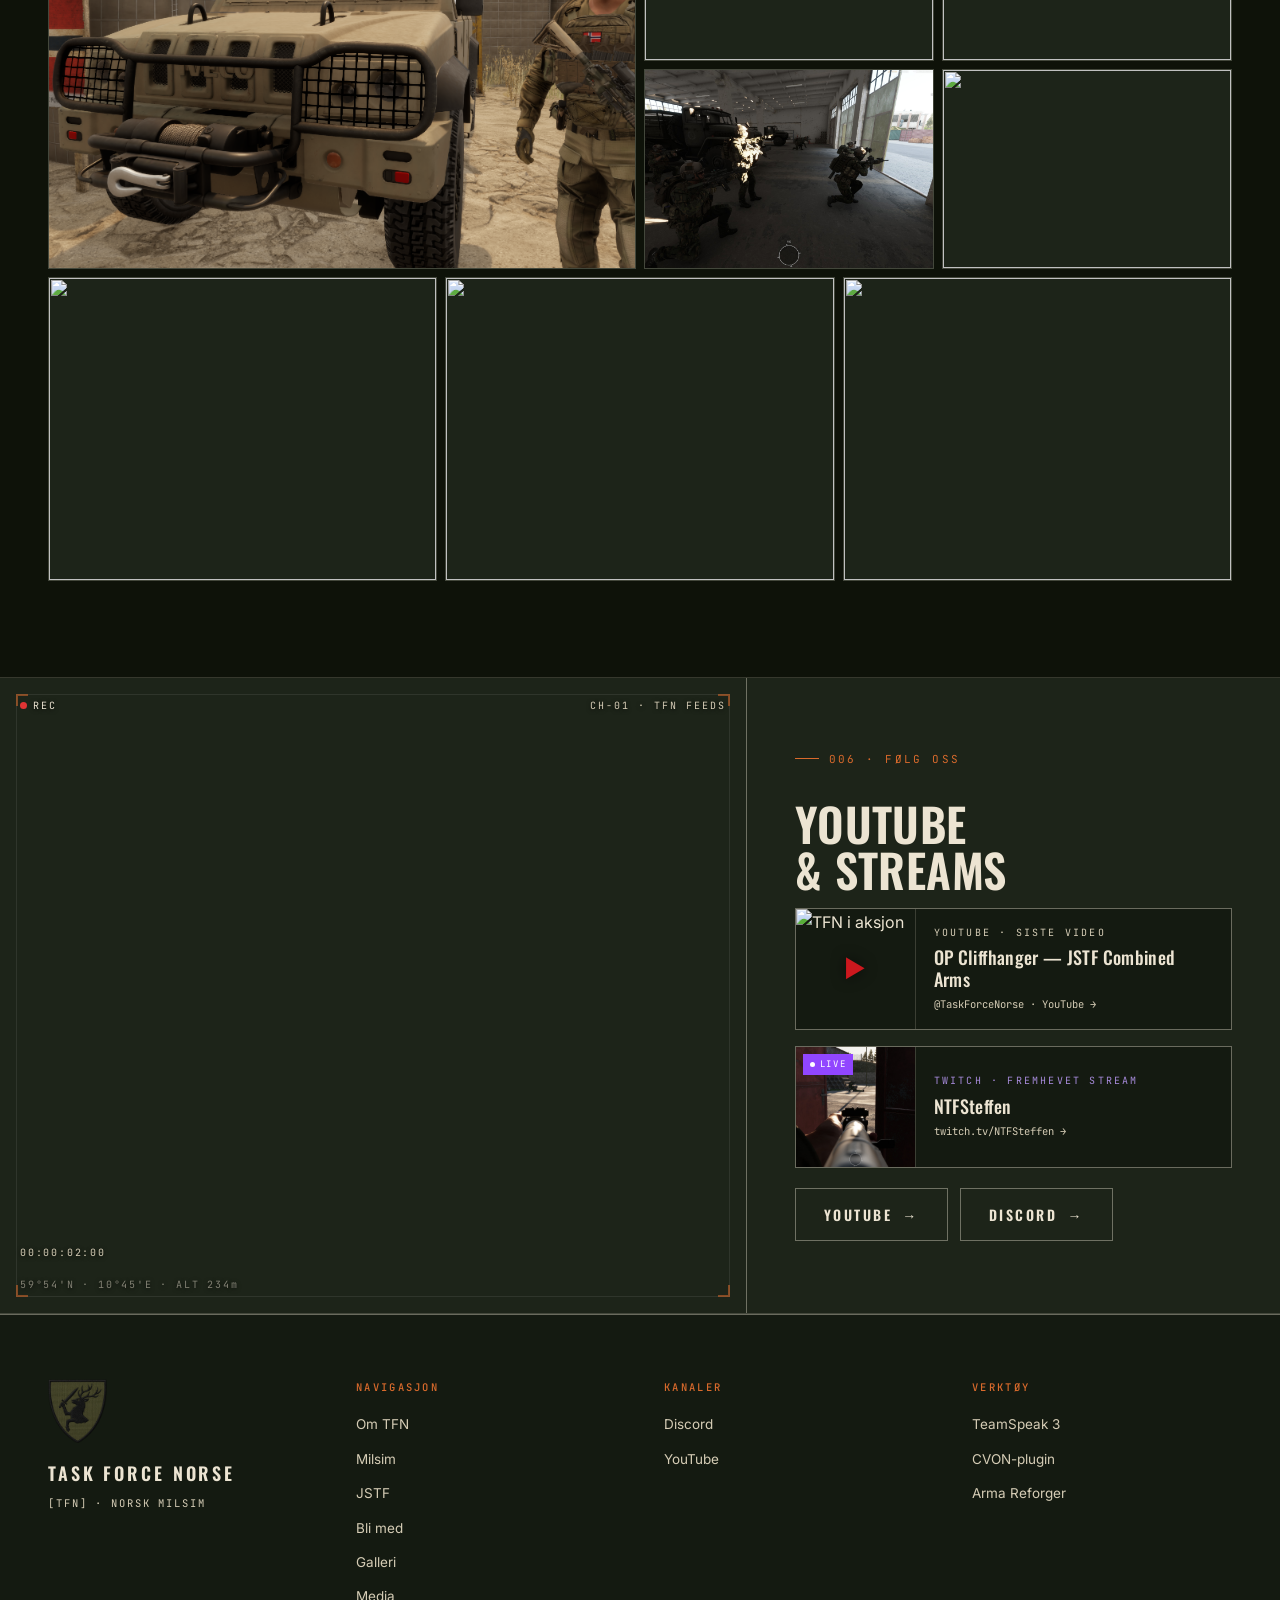
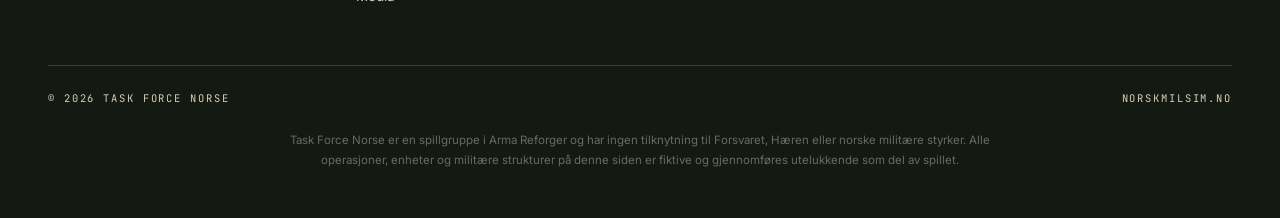
==== commit 5887e6de: "Galleri: erstatter g08 med hangar-clearing bilde 20251019204943_1.jpg inn som t-d tile. Beskrivelse:" ====
--- a/v4.html
+++ b/v4.html
@@ -603,7 +603,7 @@
       <a class="tile t-a" href="assets/gallery/bef8y3tqx6eg1.png" target="_blank" rel="noopener"><img src="assets/gallery/bef8y3tqx6eg1.png" alt="" loading="lazy"><div class="tile-meta"><span>Norsk soldat · Ørken-deployering</span><span class="x">2026·02·08</span></div></a>
       <a class="tile t-b" href="assets/gallery/g11.png" target="_blank" rel="noopener"><img src="assets/gallery/g11.png" alt="" loading="lazy"><div class="tile-meta"><span>Mekanisert · Konvoi-klargjøring</span><span class="x">2026·02·08</span></div></a>
       <a class="tile t-c" href="assets/gallery/g03.png" target="_blank" rel="noopener"><img src="assets/gallery/g03.png" alt="" loading="lazy"><div class="tile-meta"><span>Rekognosering · Skogsposisjon</span><span class="x">2026·03·08</span></div></a>
-      <a class="tile t-d" href="assets/gallery/g08.png" target="_blank" rel="noopener"><img src="assets/gallery/g08.png" alt="" loading="lazy"><div class="tile-meta"><span>JSTF · Kompani-formasjon</span><span class="x">2026·03·19</span></div></a>
+      <a class="tile t-d" href="assets/gallery/20251019204943_1.jpg" target="_blank" rel="noopener"><img src="assets/gallery/20251019204943_1.jpg" alt="" loading="lazy"><div class="tile-meta"><span>CQB · Hangar-clearing</span><span class="x">2025·10·19</span></div></a>
       <a class="tile t-e" href="assets/gallery/g12.png" target="_blank" rel="noopener"><img src="assets/gallery/g12.png" alt="" loading="lazy"><div class="tile-meta"><span>Mekanisert · Framrykk</span><span class="x">2026·03·08</span></div></a>
       <a class="tile t-f" href="assets/gallery/g01.png" target="_blank" rel="noopener"><img src="assets/gallery/g01.png" alt="" loading="lazy"><div class="tile-meta"><span>CQB · Byoperasjon</span><span class="x">2026·02·22</span></div></a>
       <a class="tile t-g" href="assets/gallery/g04.png" target="_blank" rel="noopener"><img src="assets/gallery/g04.png" alt="" loading="lazy"><div class="tile-meta"><span>Wadi-kryssing · Kjøretøy</span><span class="x">2026·02·15</span></div></a>
